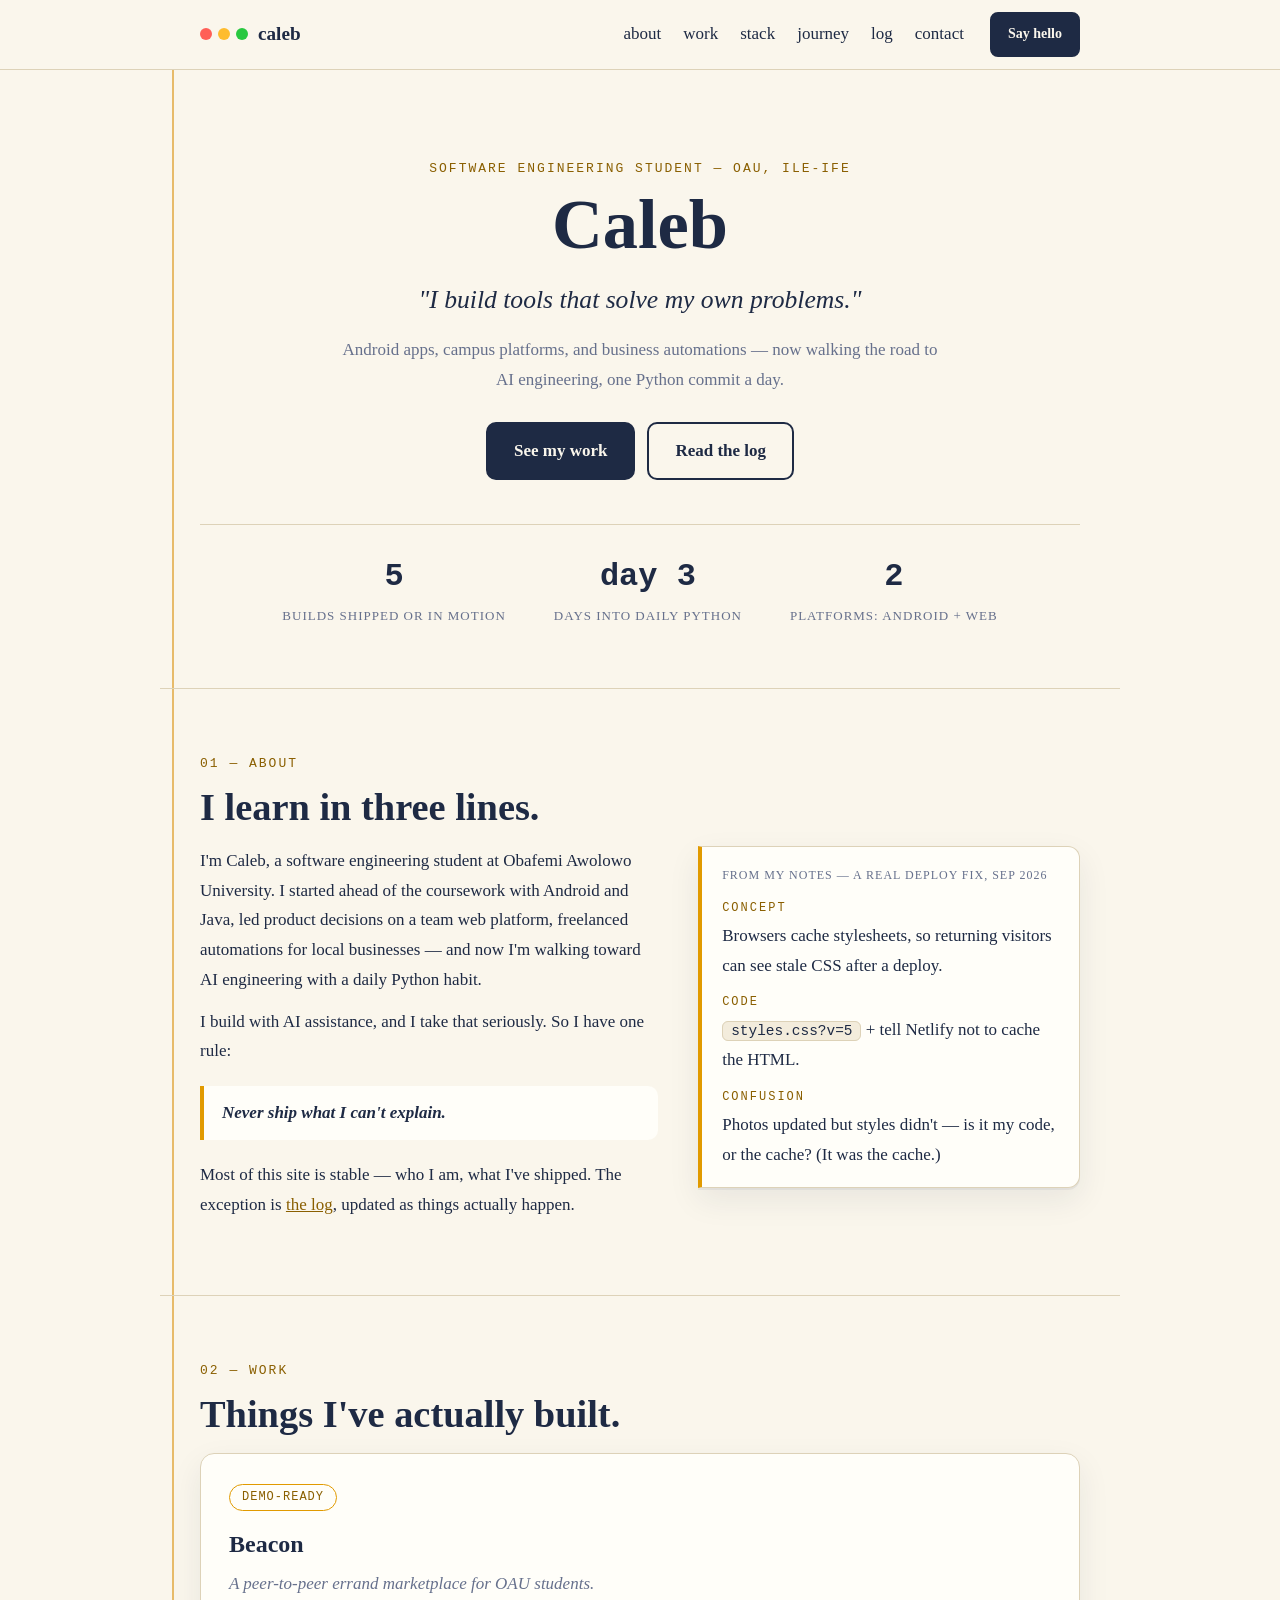
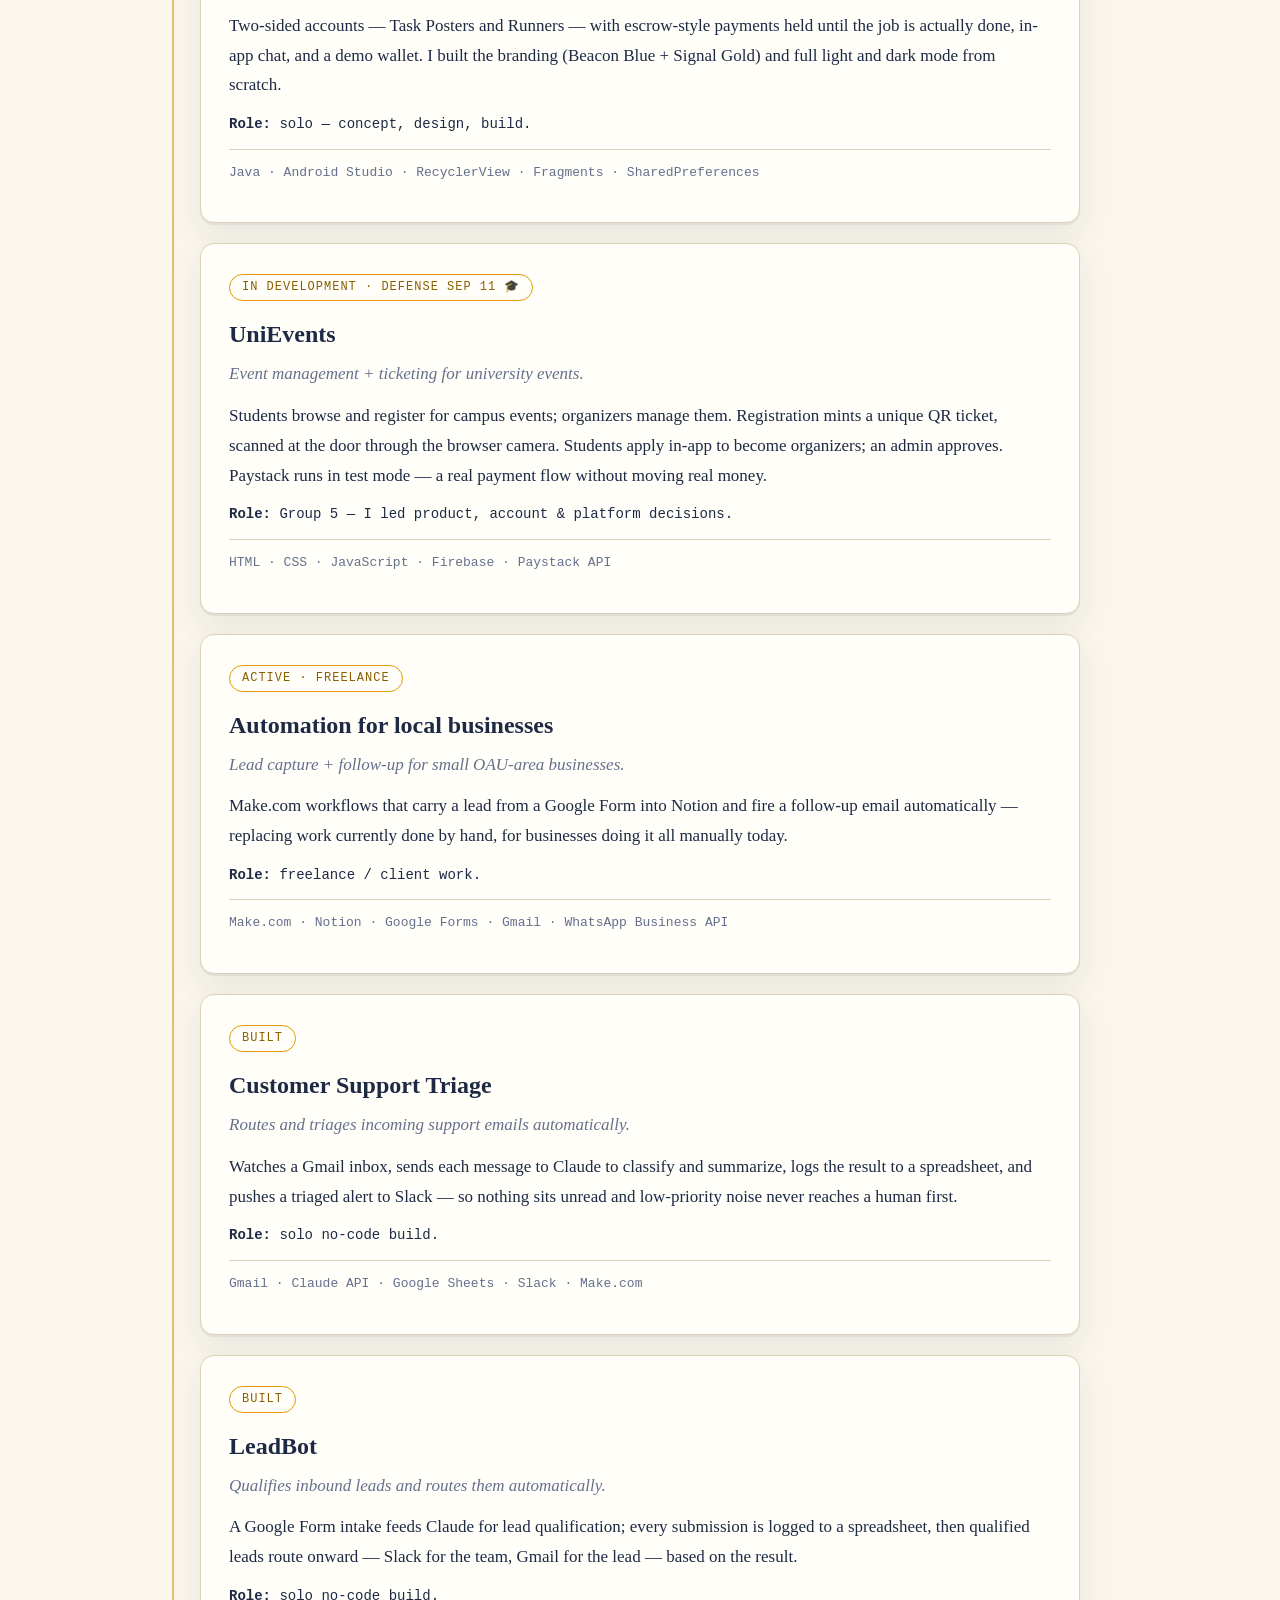
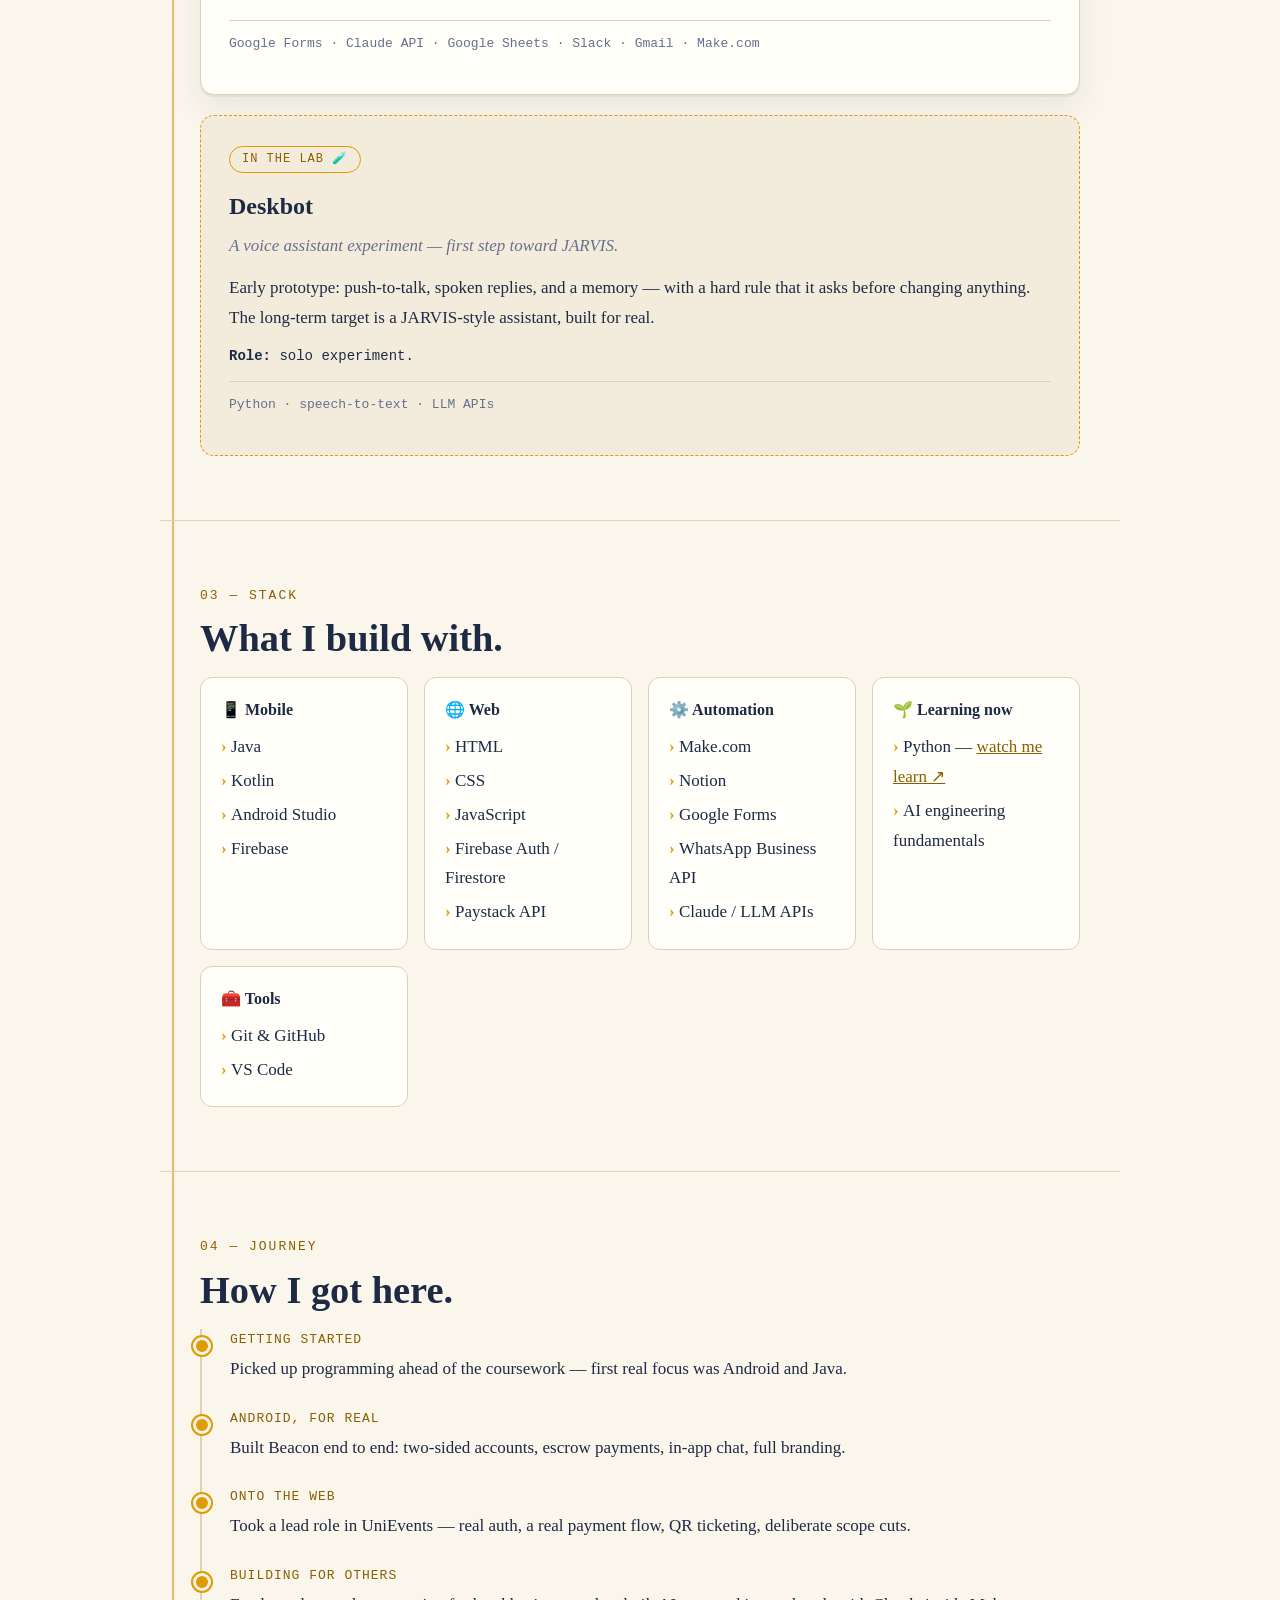
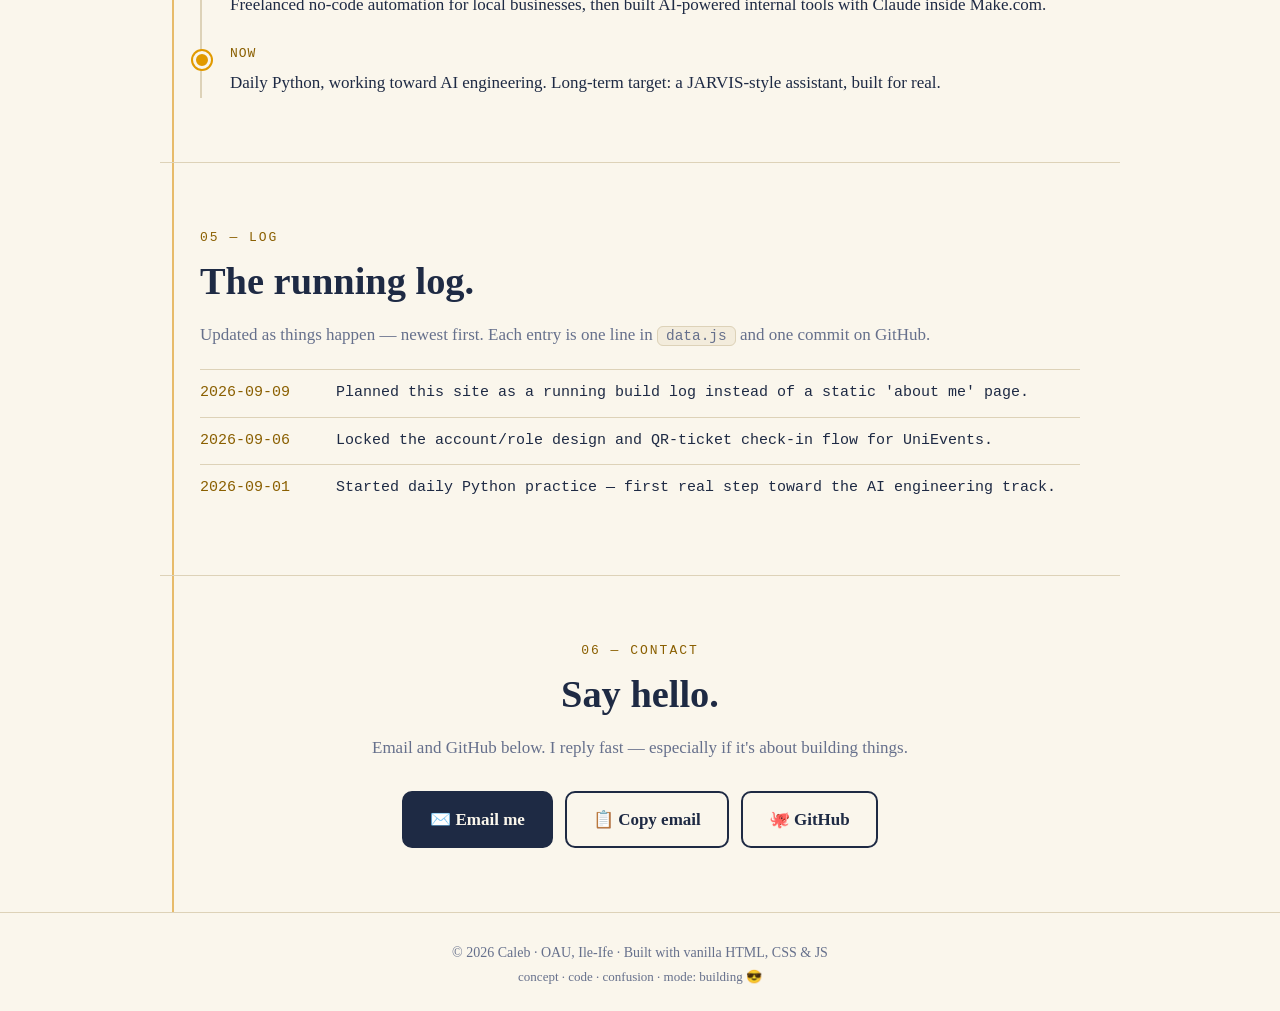
==== index.html @ 3530a2c6 "Portfolio: notebook-meets-changelog site from brief (HTML + data + CSS + JS + README) Co-authored-by" ====
<!DOCTYPE html>
<!-- ============================================================
  index.html — THE SKELETON (notebook-meets-changelog edition)
  ------------------------------------------------------------
  Built from YOUR brief (caleb-portfolio-brief.pdf), which is now
  the authority for this site. If this file and an old chat ever
  disagree, this file wins — it follows the brief.

  Map of this page (8 parts):
    1. navbar ......... logo, links, say-hello button
    2. hero ............ name, tagline, 3 honest stats
    3. about ........... intro + concept/code/confusion specimen
    4. work ............ 5 case-study blocks + 1 lab experiment
    5. stack ........... skills in 5 groups (not a tag cloud)
    6. journey ......... 5 phases, Android to AI engineering
    7. log ............. RENDERED FROM data.js (see below!)
    8. contact + footer  email, GitHub, credits

  THE LOG MECHANIC (the heart of your brief):
  The #log section below is EMPTY on purpose. Your entries live
  in data.js (one plain file), and script.js prints them here,
  newest first. To update the site you edit data.js, commit, push.
  One file, one habit, visible GitHub history. That's the concept.
============================================================= -->
<html lang="en">
<head>
  <meta charset="UTF-8" />
  <meta name="viewport" content="width=device-width, initial-scale=1.0" />
  <meta name="description" content="Caleb — software engineering student at OAU, Ile-Ife. Android apps, campus platforms, business automations. Now walking the road to AI engineering." />
  <title>Caleb — Builder's Log</title>

  <link rel="stylesheet" href="styles.css" />
  <!-- Load order matters: BOTH scripts use "defer", and deferred
       scripts run IN ORDER after the HTML is read. So data.js
       (your log entries) always loads BEFORE script.js (the code
       that prints them). Data first, code second. -->
  <script src="data.js" defer></script>
  <script src="script.js" defer></script>
</head>

<body>
  <a class="skip-link" href="#content">Skip to content</a>

  <!-- ==================== 1. NAVBAR ==================== -->
  <header class="site-header">
    <nav class="nav" aria-label="Main navigation">
      <a class="logo" href="#top" aria-label="Back to top">
        <span class="lights" aria-hidden="true">
          <span class="light red"></span>
          <span class="light yellow"></span>
          <span class="light green"></span>
        </span>
        caleb
      </a>

      <button id="menu-btn" type="button" aria-label="Open menu" aria-expanded="false" aria-controls="nav-links">☰</button>

      <ul id="nav-links" class="nav-links">
        <li><a href="#about">about</a></li>
        <li><a href="#work">work</a></li>
        <li><a href="#stack">stack</a></li>
        <li><a href="#journey">journey</a></li>
        <li><a href="#log">log</a></li>
        <li><a href="#contact">contact</a></li>
      </ul>

      <a class="btn btn-small" href="#contact">Say hello</a>
    </nav>
  </header>

  <main id="content">

    <!-- ==================== 2. HERO ====================
         Name + one-line tagline + 3 HONEST stats (brief's rule:
         no inflated numbers — every stat here is verifiable). -->
    <section id="top" class="hero">
      <p class="mono-label">software engineering student — OAU, ile-ife</p>
      <h1>Caleb</h1>
      <p class="tagline">"I build tools that solve my own problems."</p>
      <p class="hero-sub">Android apps, campus platforms, and business automations — now walking the road to AI engineering, one Python commit a day.</p>

      <div class="hero-cta">
        <a class="btn" href="#work">See my work</a>
        <a class="btn btn-ghost" href="#log">Read the log</a>
      </div>

      <dl class="stats">
        <div class="stat">
          <dt>builds shipped or in motion</dt>
          <dd>5</dd>
        </div>
        <div class="stat">
          <dt>days into daily python</dt>
          <!-- Verified: python-ai-journey shows lesson1 + day 2 + day 3.
               Bump this as the streak grows — and keep committing! -->
          <dd>day 3</dd>
        </div>
        <div class="stat">
          <dt>platforms: android + web</dt>
          <dd>2</dd>
        </div>
      </dl>
    </section>

    <!-- ==================== 3. ABOUT ====================
         Short intro + your note format as a literal design element.
         The specimen card below is a REAL entry, reconstructed from
         your UniEvents "bust the CSS cache" deploy fix (Sep 2026) —
         not invented. Real notes beat lorem ipsum. -->
    <section id="about" class="section reveal">
      <p class="mono-label">01 — about</p>
      <h2>I learn in three lines.</h2>

      <div class="about-grid">
        <div class="about-text">
          <p>I'm Caleb, a software engineering student at Obafemi Awolowo University. I started ahead of the coursework with Android and Java, led product decisions on a team web platform, freelanced automations for local businesses — and now I'm walking toward AI engineering with a daily Python habit.</p>
          <p>I build with AI assistance, and I take that seriously. So I have one rule:</p>
          <blockquote class="rule">Never ship what I can't explain.</blockquote>
          <p>Most of this site is stable — who I am, what I've shipped. The exception is <a href="#log">the log</a>, updated as things actually happen.</p>
        </div>

        <figure class="specimen">
          <figcaption>from my notes — a real deploy fix, sep 2026</figcaption>
          <dl>
            <div>
              <dt>concept</dt>
              <dd>Browsers cache stylesheets, so returning visitors can see stale CSS after a deploy.</dd>
            </div>
            <div>
              <dt>code</dt>
              <dd><code>styles.css?v=5</code> + tell Netlify not to cache the HTML.</dd>
            </div>
            <div>
              <dt>confusion</dt>
              <dd>Photos updated but styles didn't — is it my code, or the cache? (It was the cache.)</dd>
            </div>
          </dl>
        </figure>
      </div>
    </section>

    <!-- ==================== 4. WORK ====================
         Every shipped project as a case-study block: what it is,
         role, tech, status. Brief's list, brief's order.
         NOTE: no code links anywhere — per your standing rule. The
         only repo linked on this whole site is python-ai-journey,
         under "Learning now" in #stack. -->
    <section id="work" class="section reveal">
      <p class="mono-label">02 — work</p>
      <h2>Things I've actually built.</h2>

      <div class="work-list">
        <article class="work-block">
          <p class="badge">demo-ready</p>
          <h3>Beacon</h3>
          <p class="work-sub">A peer-to-peer errand marketplace for OAU students.</p>
          <p>Two-sided accounts — Task Posters and Runners — with escrow-style payments held until the job is actually done, in-app chat, and a demo wallet. I built the branding (Beacon Blue + Signal Gold) and full light and dark mode from scratch.</p>
          <p class="role-line"><strong>Role:</strong> solo — concept, design, build.</p>
          <p class="tech">Java · Android Studio · RecyclerView · Fragments · SharedPreferences</p>
        </article>

        <article class="work-block">
          <!-- TODO(Caleb): after your defense (Sep 11!), update this
               badge — e.g. "defended 🎓" — and add a log entry. -->
          <p class="badge">in development · defense sep 11 🎓</p>
          <h3>UniEvents</h3>
          <p class="work-sub">Event management + ticketing for university events.</p>
          <p>Students browse and register for campus events; organizers manage them. Registration mints a unique QR ticket, scanned at the door through the browser camera. Students apply in-app to become organizers; an admin approves. Paystack runs in test mode — a real payment flow without moving real money.</p>
          <p class="role-line"><strong>Role:</strong> Group 5 — I led product, account &amp; platform decisions.</p>
          <p class="tech">HTML · CSS · JavaScript · Firebase · Paystack API</p>
        </article>

        <article class="work-block">
          <p class="badge">active · freelance</p>
          <h3>Automation for local businesses</h3>
          <p class="work-sub">Lead capture + follow-up for small OAU-area businesses.</p>
          <p>Make.com workflows that carry a lead from a Google Form into Notion and fire a follow-up email automatically — replacing work currently done by hand, for businesses doing it all manually today.</p>
          <p class="role-line"><strong>Role:</strong> freelance / client work.</p>
          <p class="tech">Make.com · Notion · Google Forms · Gmail · WhatsApp Business API</p>
        </article>

        <article class="work-block">
          <p class="badge">built</p>
          <h3>Customer Support Triage</h3>
          <p class="work-sub">Routes and triages incoming support emails automatically.</p>
          <p>Watches a Gmail inbox, sends each message to Claude to classify and summarize, logs the result to a spreadsheet, and pushes a triaged alert to Slack — so nothing sits unread and low-priority noise never reaches a human first.</p>
          <p class="role-line"><strong>Role:</strong> solo no-code build.</p>
          <p class="tech">Gmail · Claude API · Google Sheets · Slack · Make.com</p>
        </article>

        <article class="work-block">
          <p class="badge">built</p>
          <h3>LeadBot</h3>
          <p class="work-sub">Qualifies inbound leads and routes them automatically.</p>
          <p>A Google Form intake feeds Claude for lead qualification; every submission is logged to a spreadsheet, then qualified leads route onward — Slack for the team, Gmail for the lead — based on the result.</p>
          <p class="role-line"><strong>Role:</strong> solo no-code build.</p>
          <p class="tech">Google Forms · Claude API · Google Sheets · Slack · Gmail · Make.com</p>
        </article>

        <!-- NOT in the brief — my judgment call (see chat): Deskbot as
             a small "lab" item pointing at the JARVIS target, with the
             spec trimmed to safe claims until you confirm details.
             Delete this whole block if you disagree — 30 seconds. -->
        <article class="work-block lab">
          <p class="badge">in the lab 🧪</p>
          <h3>Deskbot</h3>
          <p class="work-sub">A voice assistant experiment — first step toward JARVIS.</p>
          <p>Early prototype: push-to-talk, spoken replies, and a memory — with a hard rule that it asks before changing anything. The long-term target is a JARVIS-style assistant, built for real.</p>
          <!-- TODO(Caleb): confirm what's actually built (brain module?
               audit logging? chat UI?) and I'll flesh this out — or say
               the word and I'll delete the block. -->
          <p class="role-line"><strong>Role:</strong> solo experiment.</p>
          <p class="tech">Python · speech-to-text · LLM APIs</p>
        </article>
      </div>
    </section>

    <!-- ==================== 5. STACK ====================
         Grouped by category, per the brief — never a flat tag cloud.
         The Python line links your public learning repo as proof. -->
    <section id="stack" class="section reveal">
      <p class="mono-label">03 — stack</p>
      <h2>What I build with.</h2>

      <div class="stack-grid">
        <article class="stack-group">
          <h3>📱 Mobile</h3>
          <ul><li>Java</li><li>Kotlin</li><li>Android Studio</li><li>Firebase</li></ul>
        </article>
        <article class="stack-group">
          <h3>🌐 Web</h3>
          <ul><li>HTML</li><li>CSS</li><li>JavaScript</li><li>Firebase Auth / Firestore</li><li>Paystack API</li></ul>
        </article>
        <article class="stack-group">
          <h3>⚙️ Automation</h3>
          <ul><li>Make.com</li><li>Notion</li><li>Google Forms</li><li>WhatsApp Business API</li><li>Claude / LLM APIs</li></ul>
        </article>
        <article class="stack-group">
          <h3>🌱 Learning now</h3>
          <ul>
            <li>Python — <a href="https://github.com/CalebPiusC/python-ai-journey" target="_blank" rel="noopener">watch me learn ↗</a></li>
            <li>AI engineering fundamentals</li>
          </ul>
        </article>
        <article class="stack-group">
          <h3>🧰 Tools</h3>
          <ul><li>Git &amp; GitHub</li><li>VS Code</li></ul>
        </article>
      </div>
    </section>

    <!-- ==================== 6. JOURNEY ====================
         Phase by phase, brief's words, lightly trimmed. -->
    <section id="journey" class="section reveal">
      <p class="mono-label">04 — journey</p>
      <h2>How I got here.</h2>

      <ol class="timeline">
        <li><span>getting started</span> Picked up programming ahead of the coursework — first real focus was Android and Java.</li>
        <li><span>android, for real</span> Built Beacon end to end: two-sided accounts, escrow payments, in-app chat, full branding.</li>
        <li><span>onto the web</span> Took a lead role in UniEvents — real auth, a real payment flow, QR ticketing, deliberate scope cuts.</li>
        <li><span>building for others</span> Freelanced no-code automation for local businesses, then built AI-powered internal tools with Claude inside Make.com.</li>
        <li><span>now</span> Daily Python, working toward AI engineering. Long-term target: a JARVIS-style assistant, built for real.</li>
      </ol>
    </section>

    <!-- ==================== 7. LOG ====================
         EMPTY ON PURPOSE — script.js prints data.js entries here,
         newest first. The <noscript> line covers the rare visitor
         with JS disabled (and reminds YOU where entries live). -->
    <section id="log" class="section reveal">
      <p class="mono-label">05 — log</p>
      <h2>The running log.</h2>
      <p class="log-sub">Updated as things happen — newest first. Each entry is one line in <code>data.js</code> and one commit on GitHub.</p>
      <ol id="log-list" class="log-list"></ol>
      <noscript><p>Log entries need JavaScript to render — they live in data.js, one line each.</p></noscript>
    </section>

    <!-- ==================== 8. CONTACT ==================== -->
    <section id="contact" class="section reveal">
      <p class="mono-label">06 — contact</p>
      <h2>Say hello.</h2>
      <p class="contact-text">Email and GitHub below. I reply fast — especially if it's about building things.</p>
      <div class="contact-cta">
        <!-- TODO(Caleb): YOUR REAL EMAIL — the brief says "[add yours]"
             and only you can. Replace "you@example.com" below. -->
        <a class="btn" href="mailto:you@example.com">✉️ Email me</a>
        <button class="btn btn-ghost" id="copy-email" type="button">📋 Copy email</button>
        <a class="btn btn-ghost" href="https://github.com/CalebPiusC" target="_blank" rel="noopener">🐙 GitHub</a>
      </div>
    </section>
  </main>

  <!-- ==================== FOOTER ==================== -->
  <footer class="site-footer">
    <p>© <span id="year">2026</span> Caleb · OAU, Ile-Ife · Built with vanilla HTML, CSS &amp; JS</p>
    <p class="footer-sub">concept · code · confusion · mode: building 😎</p>
  </footer>
</body>
</html>
---- styles.css ----
/* ============================================================
   styles.css — THE SKIN (notebook-meets-changelog edition)
   ------------------------------------------------------------
   From YOUR brief: warm paper, ink navy, marigold accent. Serif
   for reading, monospace ONLY for dates/tags/log entries. One
   thin ruled margin line down the page, like ruled paper.

   No theme switcher in this version (the brief wants ONE
   deliberate look). But notice: the colors are STILL variables,
   so a "night ink" dark mode could come back later in ~15 lines.
   Good structure keeps doors open.

   Map:
     1. INK & PAPER ........ the palette (single theme)
     2. BASE ............... serif body, mono accents, buttons
     3. LAYOUT ............. sections, margin line, reveal
     4. NAVBAR ............. sticky top bar + mobile menu
     5. HERO ............... name, tagline, honest stats
     6. ABOUT .............. intro + notes specimen card
     7. WORK ............... stacked case-study blocks
     8. STACK .............. grouped skill cards
     9. JOURNEY ............ phase timeline
     10. LOG .............. git-log style entries (JS fills these)
     11. CONTACT + FOOTER
     12. MOBILE
   ============================================================ */

/* ==================== 1. INK & PAPER ==================== */

:root {
  --bg: #faf6ec;          /* warm paper */
  --panel: #fffef9;       /* cards: a touch lighter, like paper slips */
  --panel-soft: #f3ecdc;  /* wells, code chips, hover fills */
  --border: #ddd2b8;      /* hairlines between sections */
  --text: #1e2a44;        /* ink navy — all reading text */
  --dim: #66708c;         /* soft ink — secondary text */
  --accent: #e19a00;      /* marigold — fills, dots, highlights */
  --accent-ink: #1e2a44;  /* text drawn on marigold */
  --link: #8a5f00;        /* dark goldenrod — links readable on paper */
  --margin-line: #d98a00; /* the ruled red... er, marigold margin line */
  --shadow: 0 2px 0 rgba(30, 42, 68, 0.06), 0 12px 32px rgba(30, 42, 68, 0.08);
}

/* ==================== 2. BASE ==================== */

* { box-sizing: border-box; }

html {
  scroll-behavior: smooth;
  scroll-padding-top: 76px;
}

body {
  margin: 0;
  background: var(--bg);
  color: var(--text);
  /* Serif for READING (brief's rule). System serifs only — no web
     fonts to download, so the page loads instantly and works
     offline. Georgia does the heavy lifting. */
  font-family: Georgia, "Iowan Old Style", "Times New Roman", serif;
  font-size: 17px;
  line-height: 1.75;
}

/* Monospace ONLY for dates, tags, and log entries (brief's rule).
   Everything else stays serif. This restraint is what makes the
   mono bits feel like git-log peeking through paper. */
.mono-label, .badge, .tech, .role-line, .log-list, .timeline li > span,
.specimen dt, code, .stat dd {
  font-family: ui-monospace, "Cascadia Code", "JetBrains Mono", Menlo, Consolas, monospace;
}

::selection { background: var(--accent); color: var(--accent-ink); }
:focus-visible { outline: 2px solid var(--accent); outline-offset: 3px; }
button { font: inherit; color: inherit; background: none; border: none; cursor: pointer; }
a { color: var(--link); }

.skip-link {
  position: absolute;
  left: -999px;
  top: 0;
  background: var(--text);
  color: var(--bg);
  padding: 8px 16px;
  z-index: 100;
}
.skip-link:focus { left: 8px; top: 8px; }

/* Buttons: ink fills, paper text. Hover flips to marigold — the
   site's one moment of flash. Ghost = ink outline. */
.btn {
  display: inline-block;
  background: var(--text);
  color: var(--bg);
  text-decoration: none;
  font-family: Georgia, serif;
  font-weight: 700;
  padding: 12px 26px;
  border-radius: 10px;
  border: 2px solid var(--text);
}
.btn:hover { background: var(--accent); border-color: var(--accent); color: var(--accent-ink); }
.btn-ghost { background: transparent; color: var(--text); }
.btn-ghost:hover { background: var(--panel-soft); border-color: var(--text); color: var(--text); }
.btn-small { padding: 8px 16px; font-size: 14px; border-radius: 8px; }

/* ==================== 3. LAYOUT ==================== */

.section {
  max-width: 960px;
  margin: 0 auto;
  padding: 64px 40px;
  /* Faint hairline above each section = changelog rhythm. */
  border-top: 1px solid var(--border);
  position: relative; /* anchor for the margin-line segment */
}

/* THE RULED MARGIN LINE: each section draws a 2px marigold
   segment down its own left edge. Sections stack with no gaps,
   so the segments join into ONE continuous line down the page.
   (A single fixed line would drift out of alignment with the
   centered column on different screen sizes — this trick can't.) */
.section::before, .hero::before {
  content: "";
  position: absolute;
  top: 0;
  bottom: 0;
  left: 12px;
  width: 2px;
  background: var(--margin-line);
  opacity: 0.55;
  pointer-events: none;
}

.section h2 {
  font-size: clamp(1.7rem, 4vw, 2.4rem);
  margin: 0 0 16px;
  line-height: 1.2;
}

/* Small mono eyebrow labels: "01 — about". */
.mono-label {
  margin: 0 0 8px;
  font-size: 13px;
  letter-spacing: 2px;
  text-transform: uppercase;
  color: var(--link);
}

/* Scroll-reveal, same progressive-enhancement pattern as ever:
   only hides content when JS is running (body.js). */
body.js .reveal {
  opacity: 0;
  transform: translateY(24px);
  transition: opacity 0.6s ease, transform 0.6s ease;
}
body.js .reveal.visible {
  opacity: 1;
  transform: none;
}

/* ==================== 4. NAVBAR ==================== */

.site-header {
  position: sticky;
  top: 0;
  z-index: 30;
  background: var(--bg);
  border-bottom: 1px solid var(--border);
}

.nav {
  max-width: 960px;
  margin: 0 auto;
  padding: 12px 40px;
  display: flex;
  align-items: center;
  gap: 16px;
}

.logo {
  display: flex;
  align-items: center;
  gap: 10px;
  text-decoration: none;
  font-weight: 700;
  font-size: 1.2rem;
  color: var(--text);
  margin-right: auto;
}

.lights { display: flex; gap: 6px; }
.light { width: 12px; height: 12px; border-radius: 50%; }
.light.red { background: #ff5f57; }
.light.yellow { background: #febc2e; }
.light.green { background: #28c840; }

#menu-btn { display: none; font-size: 22px; padding: 2px 8px; }

.nav-links {
  list-style: none;
  margin: 0;
  padding: 0;
  display: flex;
  gap: 2px;
}
.nav-links a {
  color: var(--text);
  text-decoration: none;
  padding: 6px 10px;
  border-radius: 8px;
}
.nav-links a:hover { background: var(--panel-soft); }

/* ==================== 5. HERO ==================== */

.hero {
  max-width: 960px;
  margin: 0 auto;
  padding: 88px 40px 60px;
  text-align: center;
  position: relative; /* anchor for its margin-line segment */
}

.hero h1 {
  font-size: clamp(2.8rem, 7vw, 4.4rem);
  margin: 0;
  line-height: 1.05;
}

/* The tagline in italic serif = the notebook's voice. */
.tagline {
  font-size: clamp(1.25rem, 3vw, 1.6rem);
  font-style: italic;
  margin: 16px 0 0;
}
.hero-sub { color: var(--dim); max-width: 600px; margin: 12px auto 0; }

.hero-cta {
  display: flex;
  gap: 12px;
  justify-content: center;
  flex-wrap: wrap;
  margin-top: 28px;
}

/* Honest stats: mono numbers (ledger feel), serif labels. */
.stats {
  display: flex;
  justify-content: center;
  gap: 48px;
  flex-wrap: wrap;
  margin: 44px 0 0;
  padding: 24px 0 0;
  border-top: 1px solid var(--border);
}
.stat { display: flex; flex-direction: column; }
.stat dd {
  order: -1; /* number above its label (DOM stays label-first
                for screen readers) */
  margin: 0;
  font-size: 2rem;
  font-weight: 700;
  color: var(--text);
}
.stat dt { font-size: 13px; text-transform: uppercase; letter-spacing: 1px; color: var(--dim); }

/* ==================== 6. ABOUT ==================== */

.about-grid {
  display: grid;
  grid-template-columns: 1.2fr 1fr;
  gap: 40px;
  align-items: start;
}
.about-text p { margin: 0 0 12px; }

.rule {
  margin: 20px 0;
  padding: 12px 18px;
  border-left: 4px solid var(--accent);
  background: var(--panel);
  border-radius: 0 10px 10px 0;
  font-weight: 700;
  font-style: italic;
}

/* The specimen card: your note format as a design element.
   White slip, marigold spine, three rows. */
.specimen {
  margin: 0;
  background: var(--panel);
  border: 1px solid var(--border);
  border-left: 4px solid var(--accent);
  border-radius: 0 12px 12px 0;
  padding: 18px 20px;
  box-shadow: var(--shadow);
}
.specimen figcaption {
  font-size: 12px;
  text-transform: uppercase;
  letter-spacing: 1px;
  color: var(--dim);
  margin-bottom: 12px;
}
.specimen dl { margin: 0; }
.specimen dl > div { margin-bottom: 12px; }
.specimen dl > div:last-child { margin-bottom: 0; }
.specimen dt {
  font-size: 12px;
  text-transform: uppercase;
  letter-spacing: 2px;
  color: var(--link);
}
.specimen dd { margin: 2px 0 0; }
.specimen code, .log-sub code {
  background: var(--panel-soft);
  border: 1px solid var(--border);
  border-radius: 6px;
  padding: 1px 8px;
  font-size: 0.85em;
}

/* ==================== 7. WORK ==================== */

/* Stacked single column — case studies read top to bottom,
   like chapters. (Grids are for equals; these have an order.) */
.work-list {
  display: flex;
  flex-direction: column;
  gap: 20px;
}

.work-block {
  background: var(--panel);
  border: 1px solid var(--border);
  border-radius: 14px;
  padding: 26px 28px;
  box-shadow: var(--shadow);
}
/* The lab experiment: dashed marigold border, soft tint —
   visually "not like the others" on purpose. */
.work-block.lab {
  border-style: dashed;
  border-color: var(--accent);
  background: var(--panel-soft);
  box-shadow: none;
}

.badge {
  display: inline-block;
  margin: 0 0 8px;
  font-size: 12px;
  text-transform: uppercase;
  letter-spacing: 1px;
  color: var(--link);
  border: 1px solid var(--accent);
  border-radius: 999px;
  padding: 2px 12px;
}
.work-block h3 { margin: 0 0 4px; font-size: 1.5rem; }
.work-sub { margin: 0 0 12px; color: var(--dim); font-style: italic; }
.work-block > p { margin: 0 0 12px; }
.role-line { font-size: 14px; }
.tech {
  margin: 12px 0 0;
  padding-top: 12px;
  border-top: 1px solid var(--border);
  font-size: 13px;
  color: var(--dim);
}

/* ==================== 8. STACK ==================== */

.stack-grid {
  display: grid;
  grid-template-columns: repeat(auto-fit, minmax(180px, 1fr));
  gap: 16px;
}

.stack-group {
  background: var(--panel);
  border: 1px solid var(--border);
  border-radius: 12px;
  padding: 18px 20px;
}
.stack-group h3 { margin: 0 0 8px; font-size: 1rem; }
.stack-group ul { list-style: none; margin: 0; padding: 0; }
.stack-group li { margin: 0 0 4px; }
/* Changelog-style markers before each skill. */
.stack-group li::before {
  content: "› ";
  color: var(--accent);
  font-weight: 700;
}

/* ==================== 9. JOURNEY ==================== */

.timeline {
  list-style: none;
  margin: 0;
  padding: 0;
  border-left: 2px solid var(--border);
}
.timeline li {
  position: relative;
  padding: 0 0 24px 28px;
}
.timeline li:last-child { padding-bottom: 0; }
/* Marigold dots pinned on the line. */
.timeline li::before {
  content: "";
  position: absolute;
  left: -9px;
  top: 8px;
  width: 12px;
  height: 12px;
  border-radius: 50%;
  background: var(--accent);
  border: 3px solid var(--bg);
  box-shadow: 0 0 0 2px var(--accent);
}
.timeline li > span {
  display: block;
  color: var(--link);
  font-size: 13px;
  text-transform: uppercase;
  letter-spacing: 1px;
  margin-bottom: 2px;
}

/* ==================== 10. LOG ==================== */

.log-sub { color: var(--dim); margin: 0 0 20px; }

/* Git-log styling: mono, date column + text column, hairlines.
   NOTE for script.js (next piece): each entry must render as
     <li><time class="log-date">YYYY-MM-DD</time><span>text</span></li>
   These styles expect exactly that shape. */
.log-list {
  list-style: none;
  margin: 0;
  padding: 0;
  font-size: 15px;
}
.log-list li {
  display: grid;
  grid-template-columns: 120px 1fr;
  gap: 16px;
  padding: 10px 0;
  border-top: 1px solid var(--border);
}
.log-date {
  color: var(--link);
  white-space: nowrap;
}

/* ==================== 11. CONTACT + FOOTER ==================== */

#contact { text-align: center; }
.contact-text { max-width: 560px; margin: 0 auto 28px; color: var(--dim); }
.contact-cta {
  display: flex;
  gap: 12px;
  justify-content: center;
  flex-wrap: wrap;
}

.site-footer {
  border-top: 1px solid var(--border);
  text-align: center;
  padding: 28px 24px;
  font-size: 14px;
  color: var(--dim);
}
.site-footer p { margin: 0; }
.footer-sub { margin-top: 4px; font-size: 13px; }

/* ==================== 12. MOBILE ==================== */

@media (max-width: 768px) {
  body { font-size: 16px; }
  .section { padding: 48px 24px 48px 28px; }
  .hero { padding: 60px 24px 48px 28px; }
  /* Margin line hugs the left edge on phones. */
  .section::before, .hero::before { left: 8px; }

  #menu-btn { display: inline-block; }
  .nav { flex-wrap: wrap; padding: 12px 20px; }
  .nav-links {
    display: none;
    flex-basis: 100%;
    flex-direction: column;
    background: var(--panel);
    border: 1px solid var(--border);
    border-radius: 12px;
    padding: 8px;
  }
  .nav-links.open { display: flex; }
  .nav-links a { display: block; padding: 10px 12px; }
  .site-header .btn-small { display: none; }

  .about-grid { grid-template-columns: 1fr; }
  .stats { gap: 24px; }
  /* Log dates stack above their text on narrow screens. */
  .log-list li { grid-template-columns: 1fr; gap: 2px; }
}

@media (prefers-reduced-motion: reduce) {
  html { scroll-behavior: auto; }
  body.js .reveal { transition: none; }
}
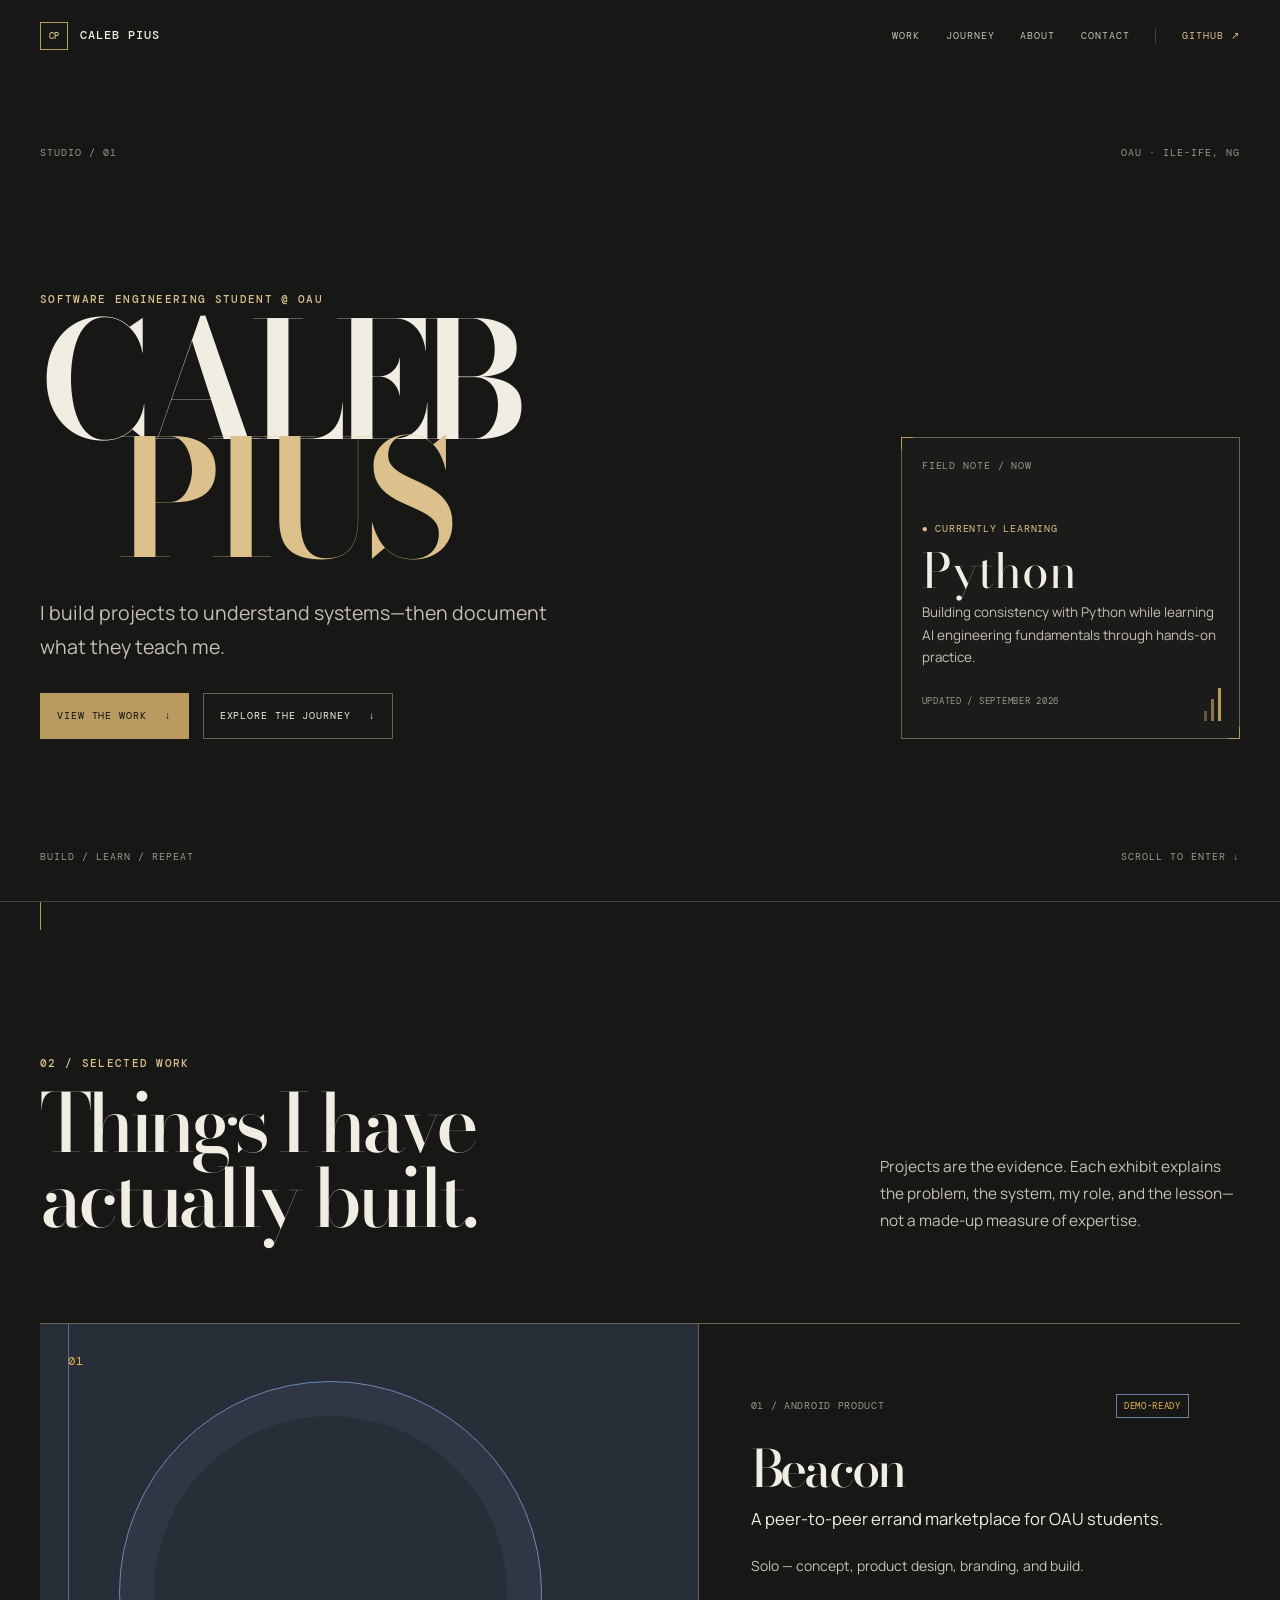
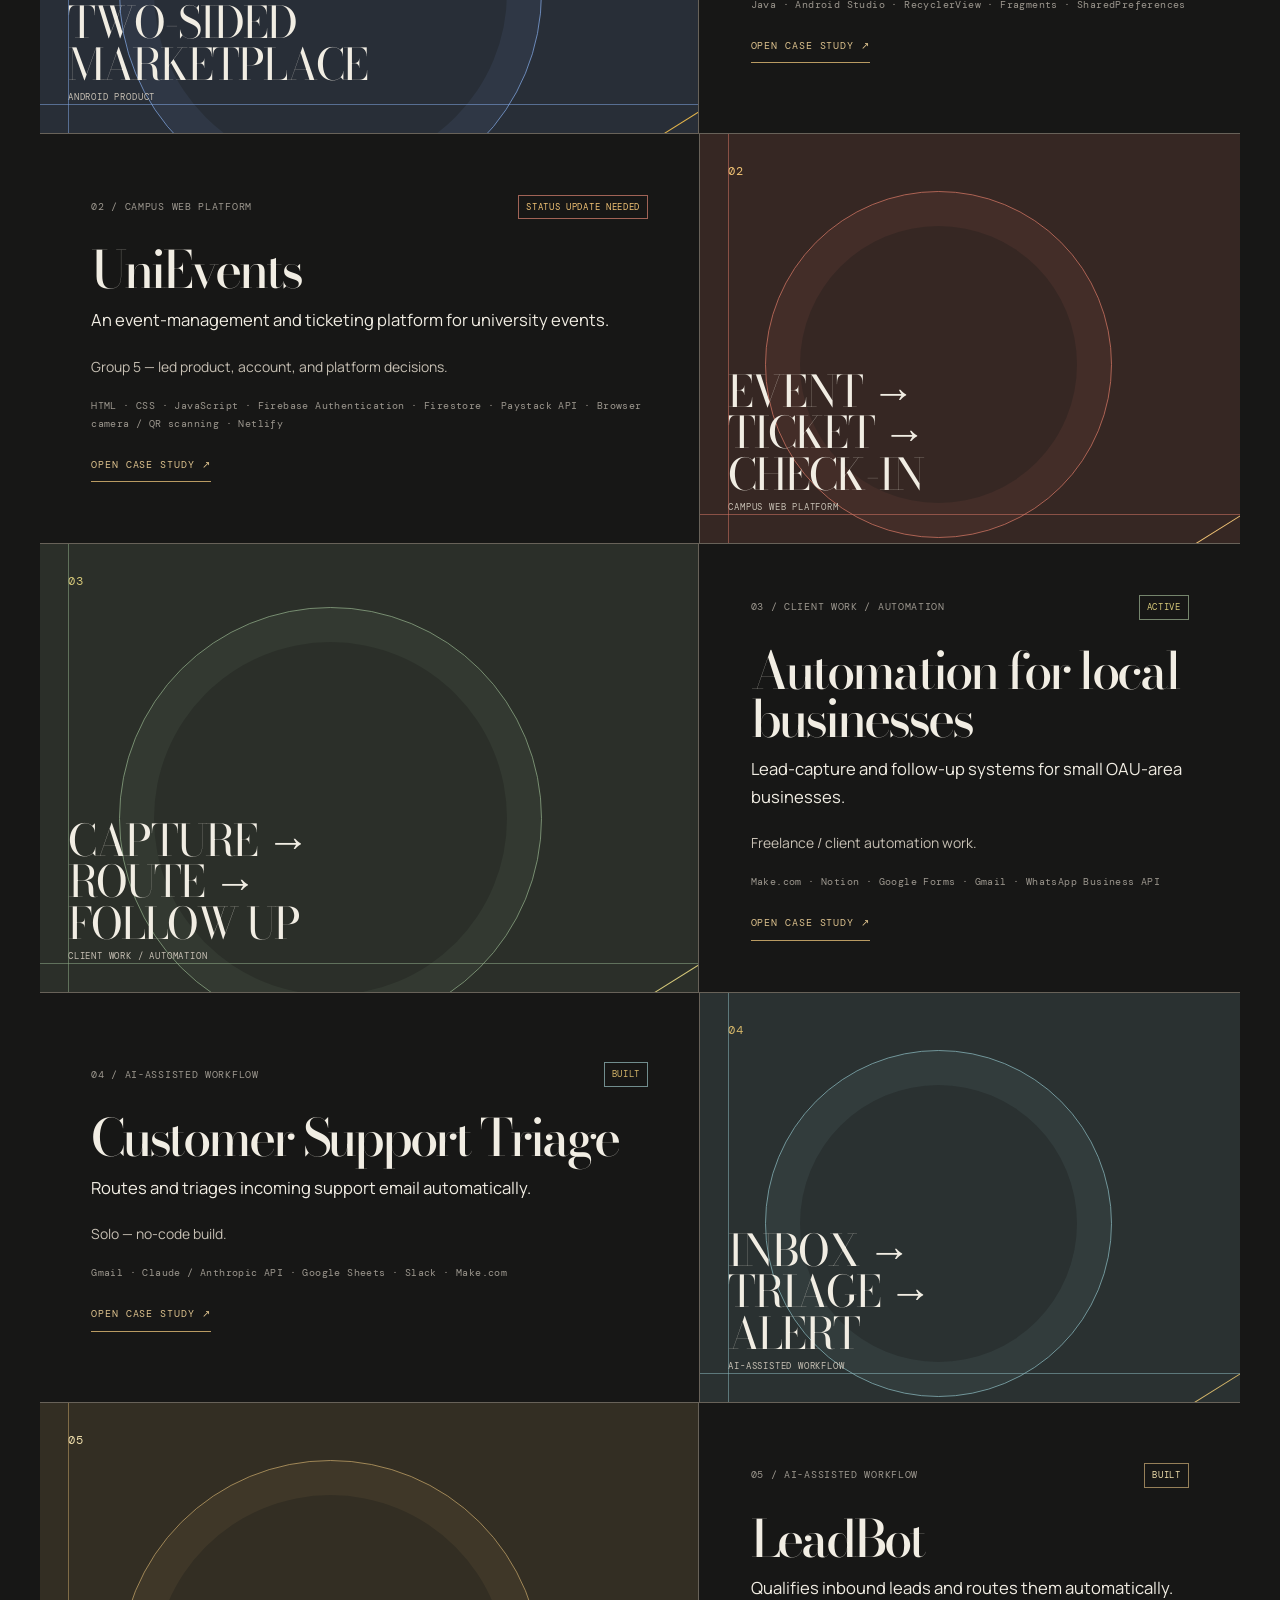
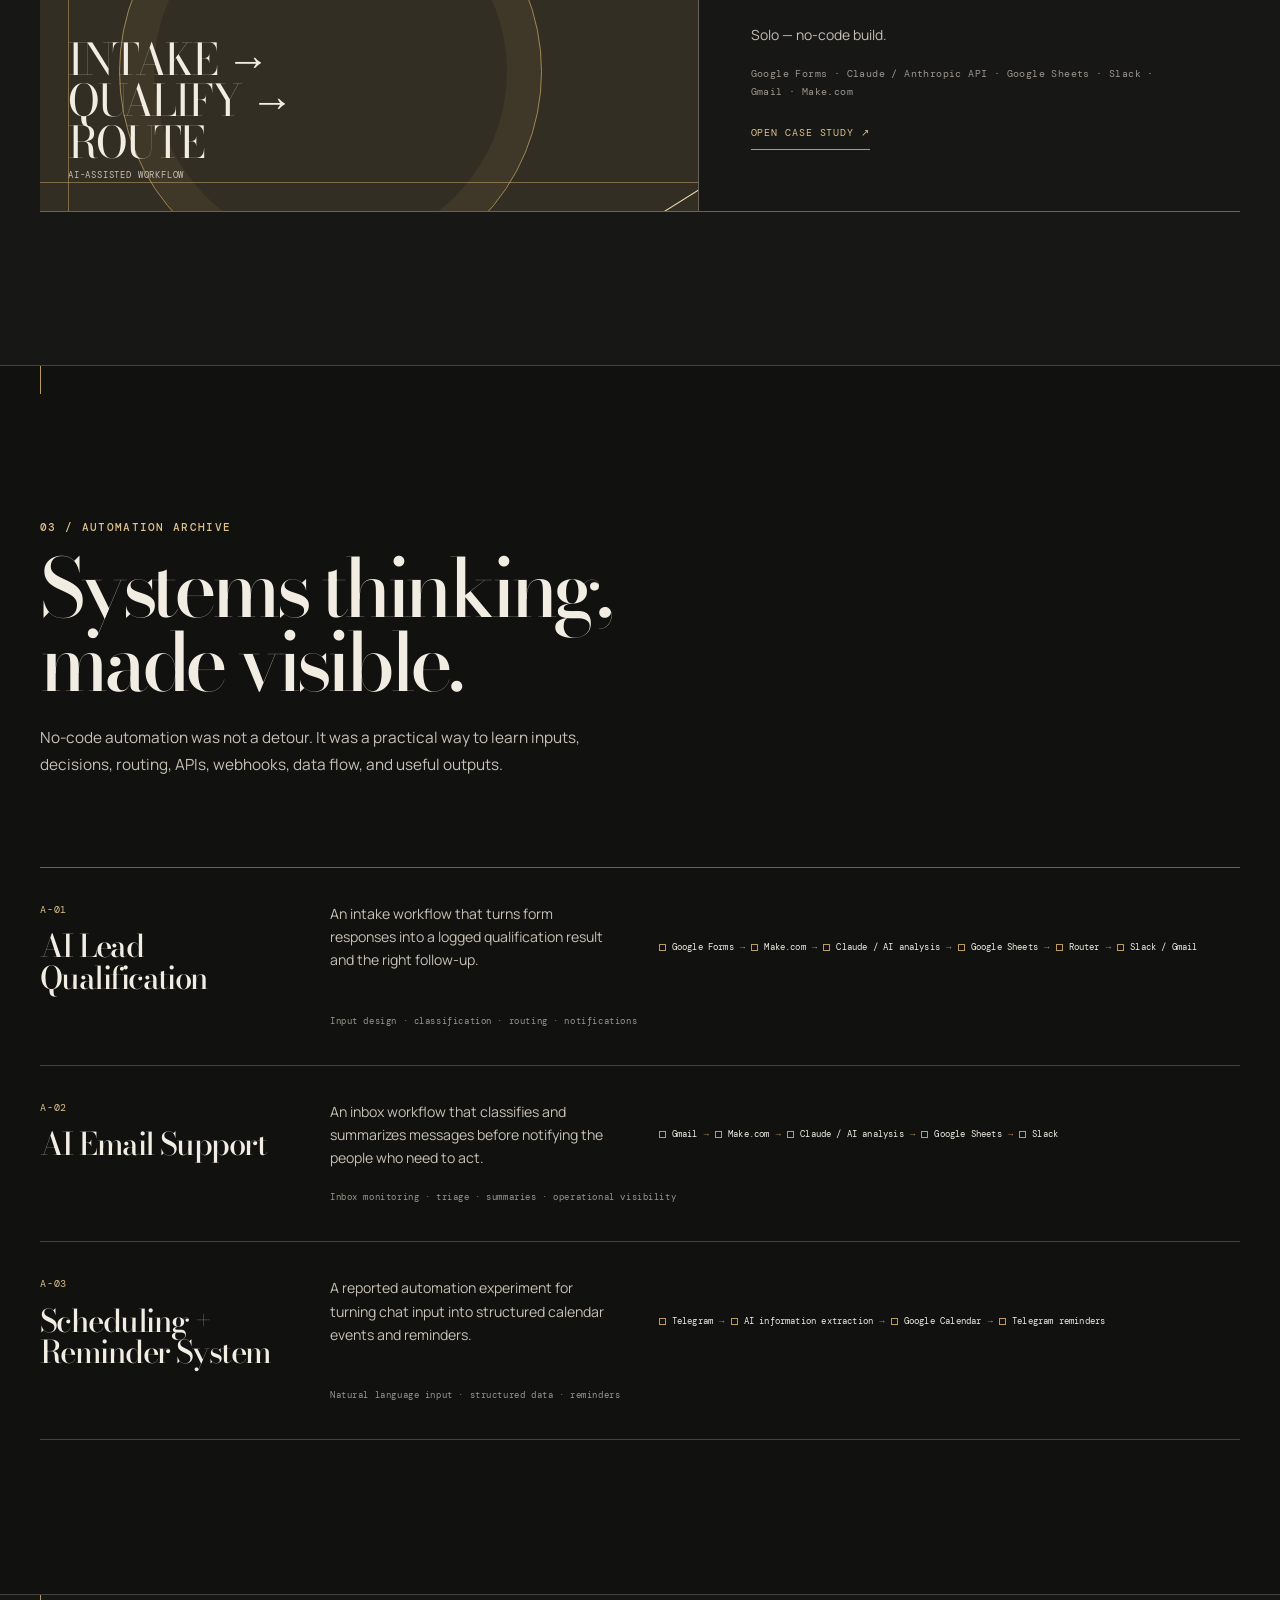
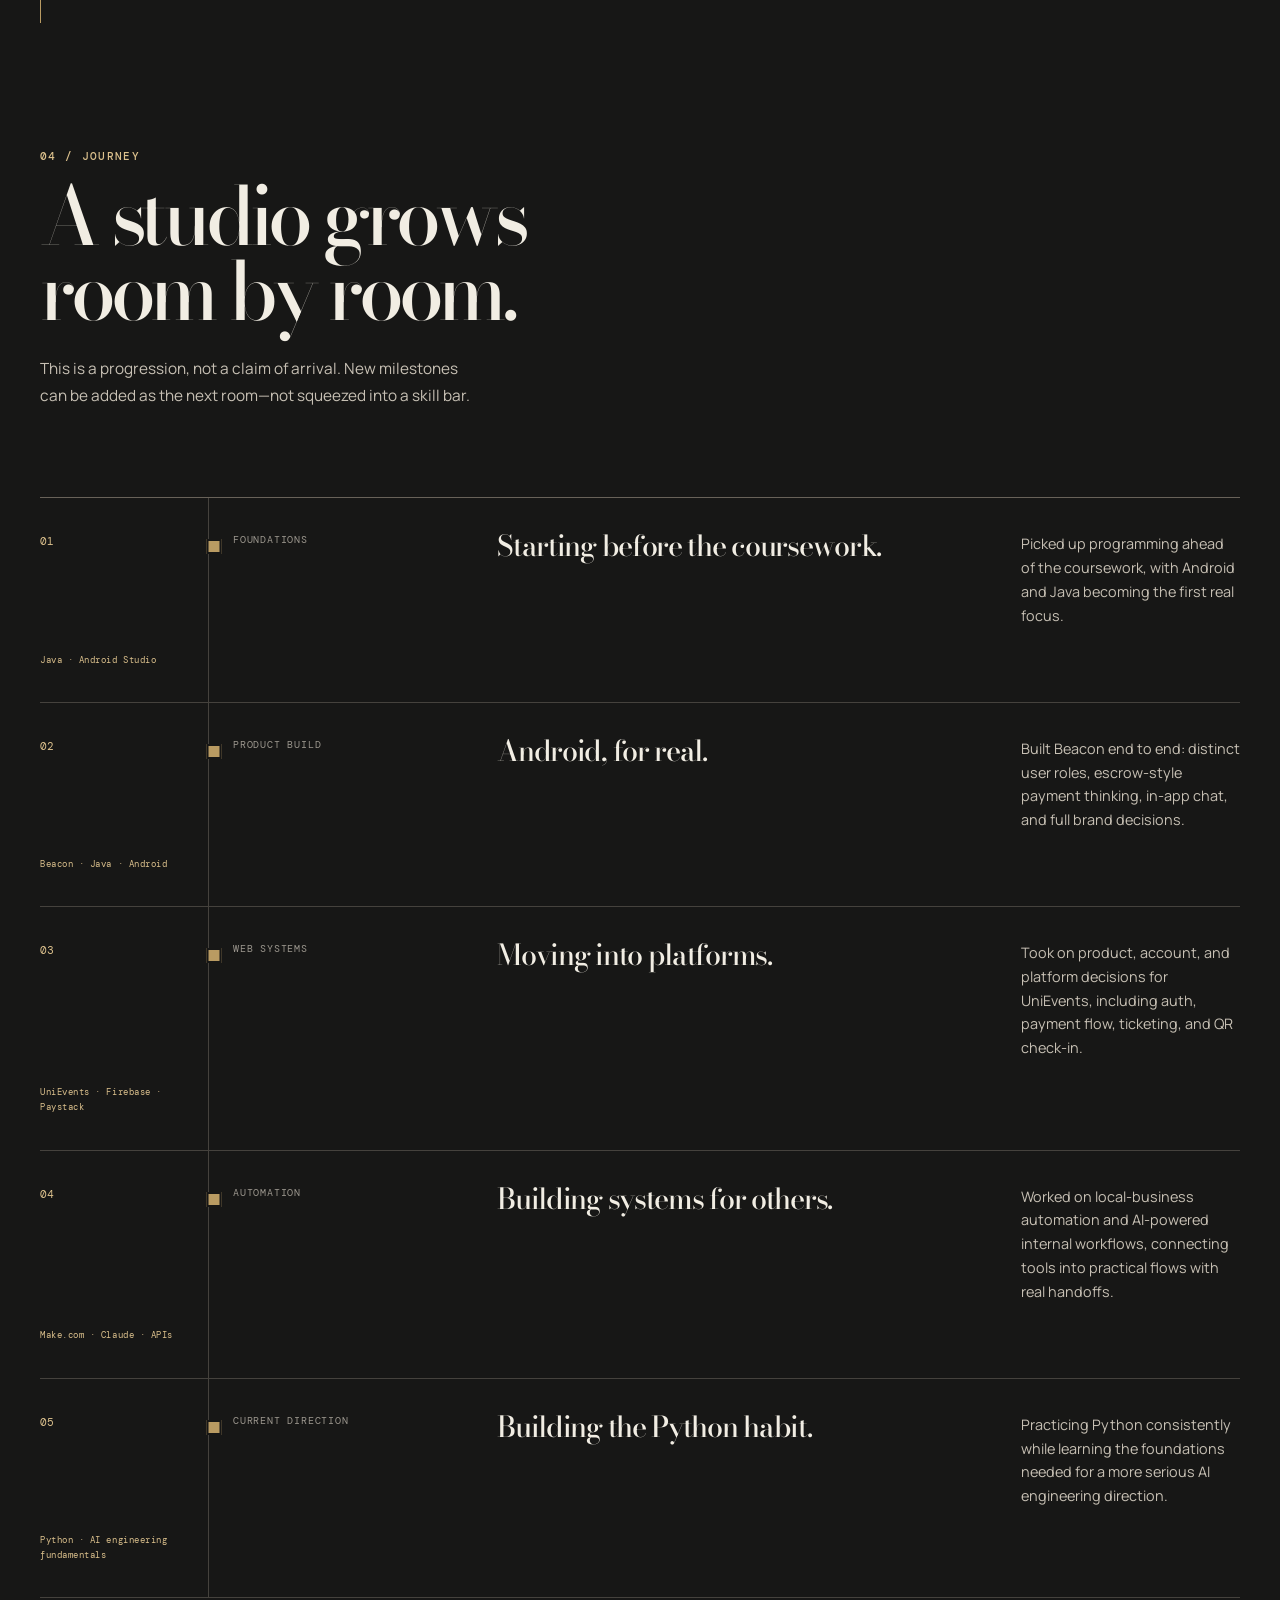
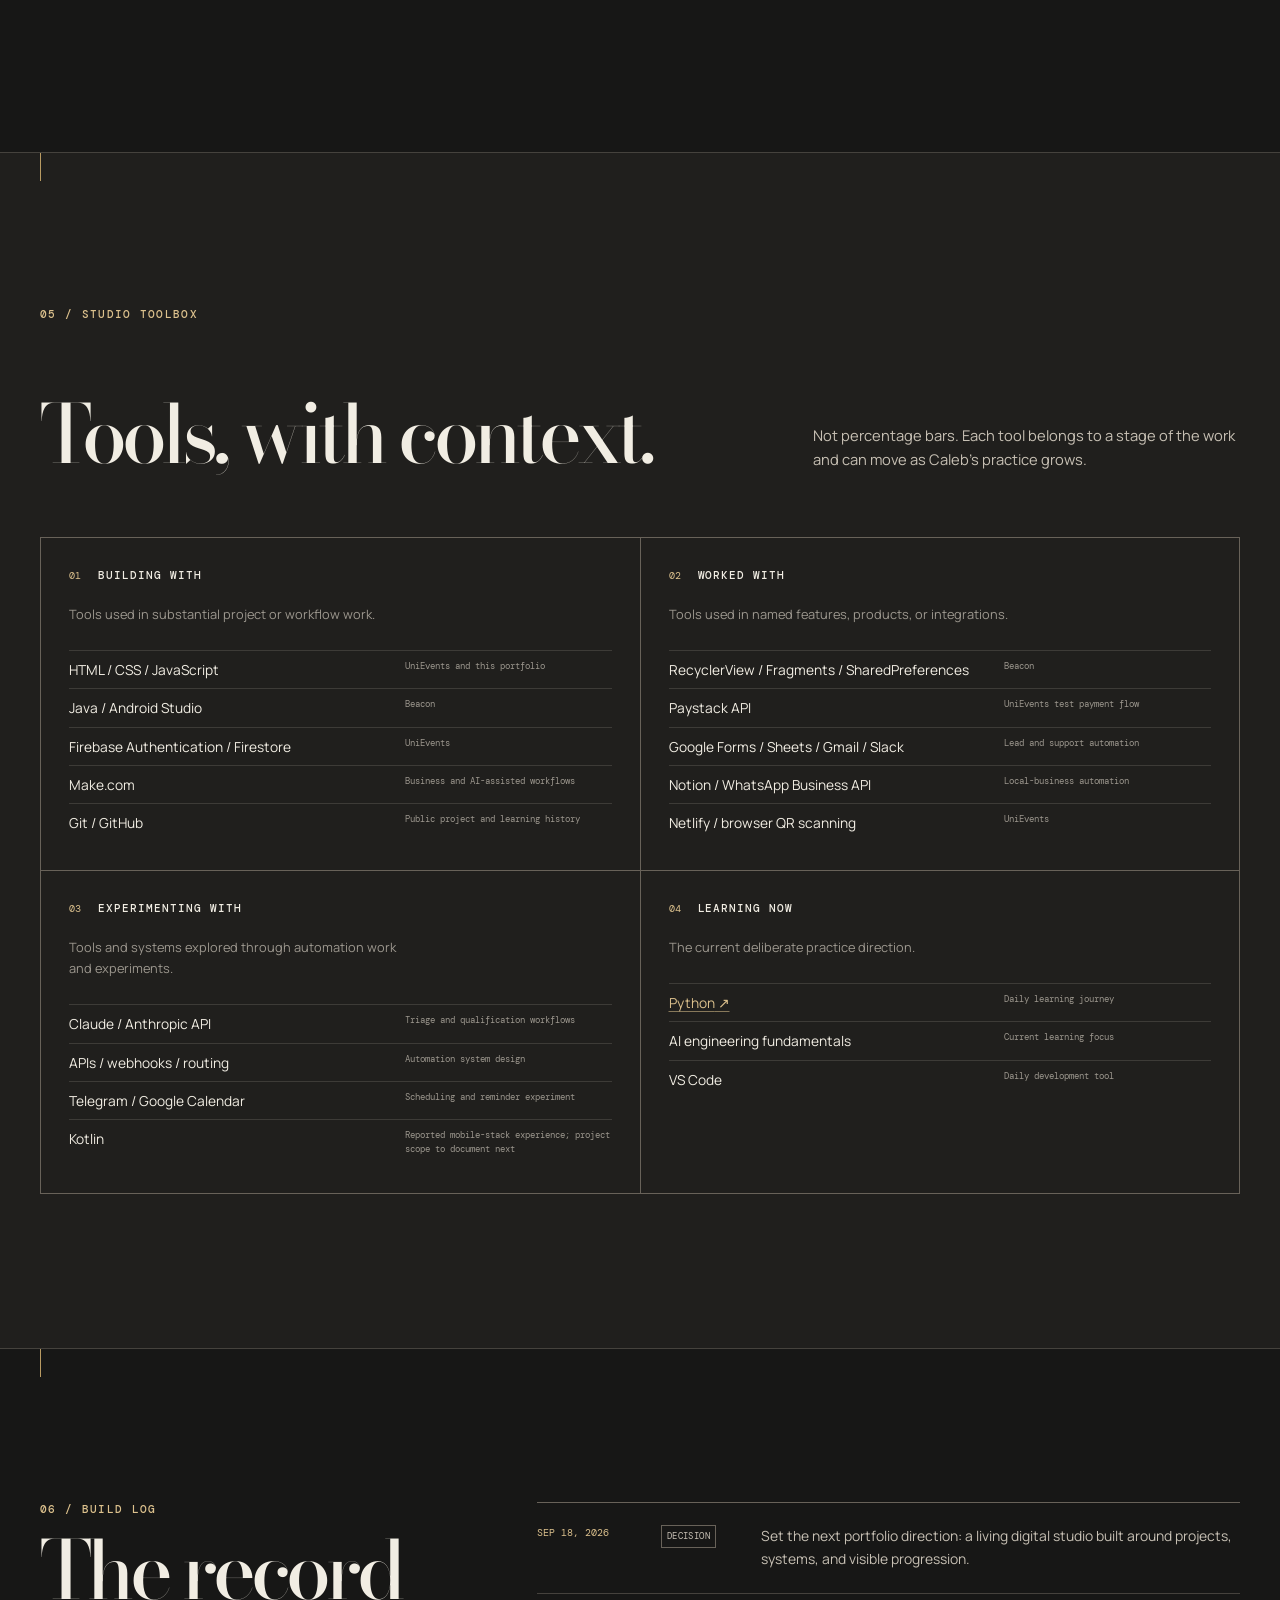
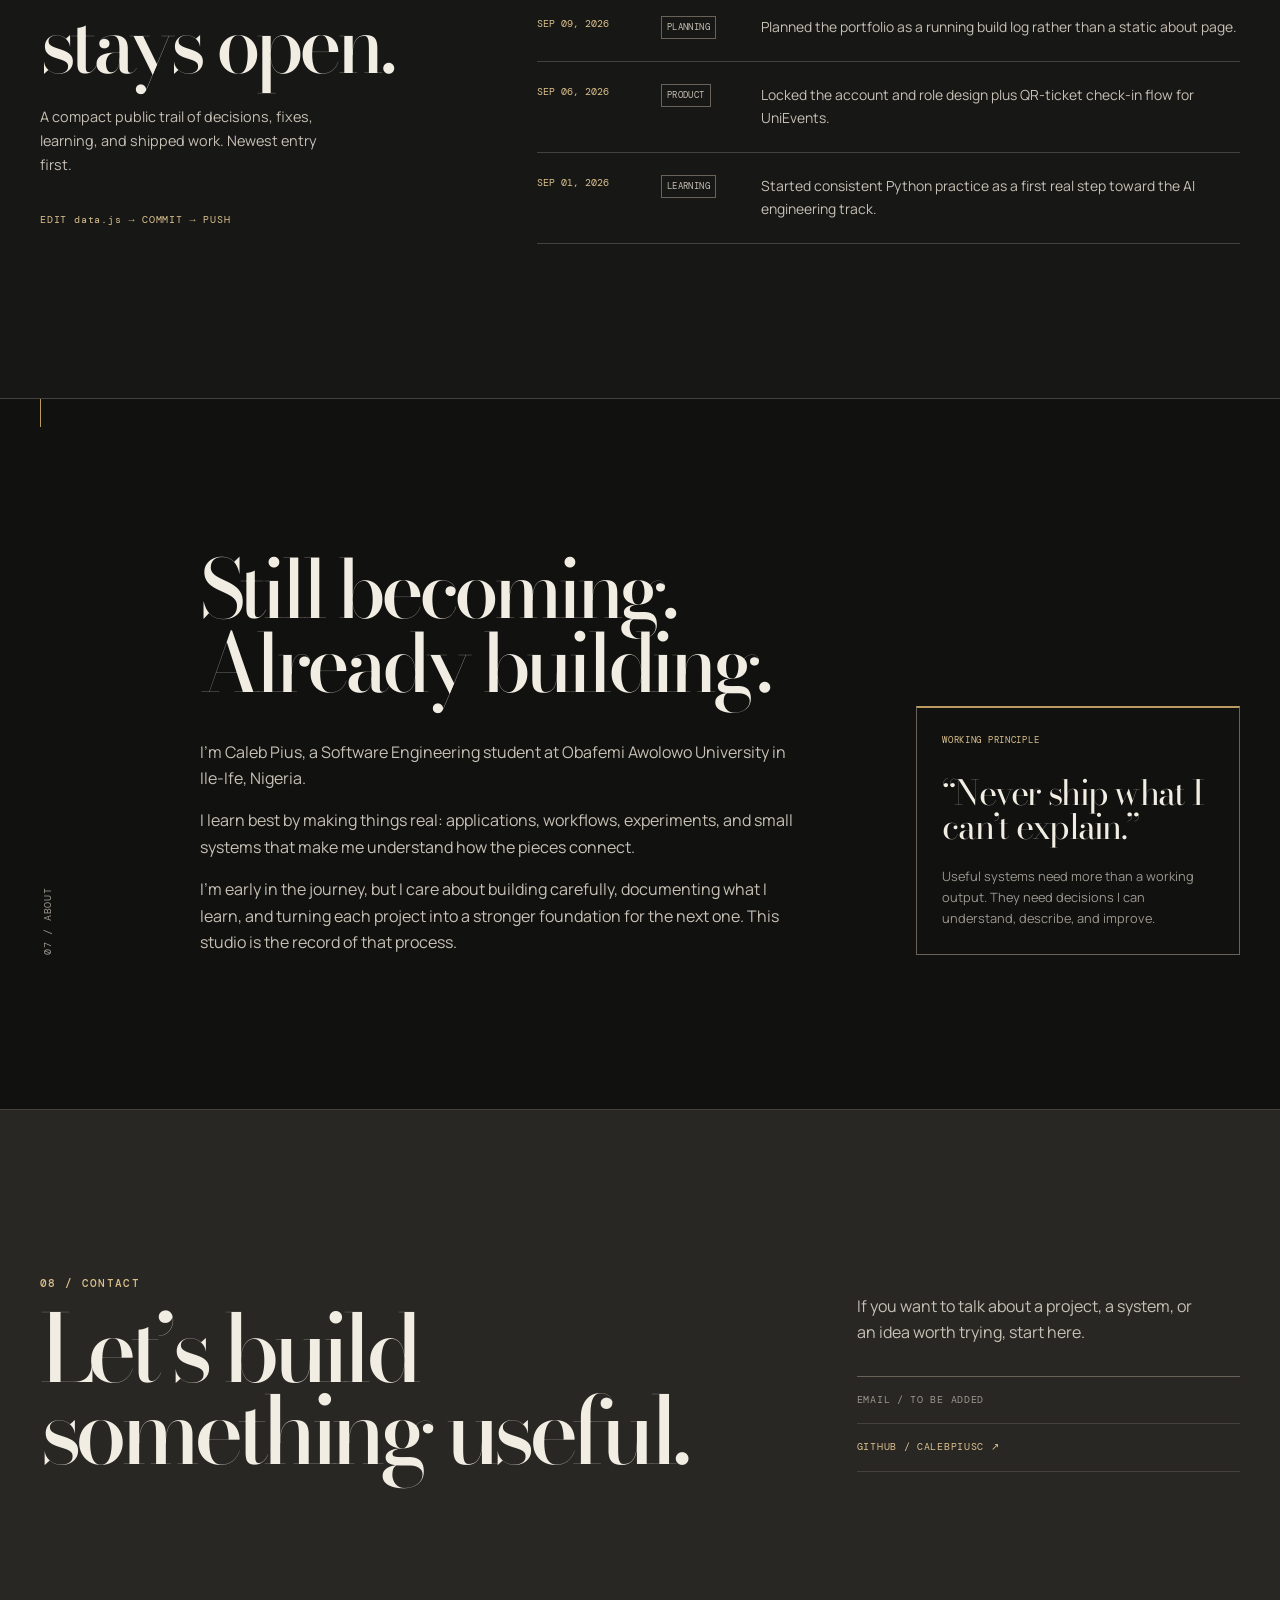
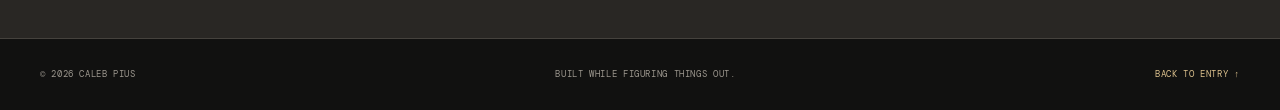
==== commit 7fcbcdf2: "Redesign portfolio as a living digital studio Co-authored-by: arena-agent <297053741+arena-agent@use" ====
--- a/index.html
+++ b/index.html
@@ -1,300 +1,197 @@
 <!DOCTYPE html>
-<!-- ============================================================
-  index.html — THE SKELETON (notebook-meets-changelog edition)
-  ------------------------------------------------------------
-  Built from YOUR brief (caleb-portfolio-brief.pdf), which is now
-  the authority for this site. If this file and an old chat ever
-  disagree, this file wins — it follows the brief.
-
-  Map of this page (8 parts):
-    1. navbar ......... logo, links, say-hello button
-    2. hero ............ name, tagline, 3 honest stats
-    3. about ........... intro + concept/code/confusion specimen
-    4. work ............ 5 case-study blocks + 1 lab experiment
-    5. stack ........... skills in 5 groups (not a tag cloud)
-    6. journey ......... 5 phases, Android to AI engineering
-    7. log ............. RENDERED FROM data.js (see below!)
-    8. contact + footer  email, GitHub, credits
-
-  THE LOG MECHANIC (the heart of your brief):
-  The #log section below is EMPTY on purpose. Your entries live
-  in data.js (one plain file), and script.js prints them here,
-  newest first. To update the site you edit data.js, commit, push.
-  One file, one habit, visible GitHub history. That's the concept.
-============================================================= -->
+<!--
+  Caleb Pius — Working Studio
+  ================================================================
+  This is the page structure: the rooms of Caleb's digital studio.
+  Most changing words live in data.js, so updating the portfolio does
+  not mean hunting through this file. data.js loads before script.js.
+-->
 <html lang="en">
 <head>
   <meta charset="UTF-8" />
   <meta name="viewport" content="width=device-width, initial-scale=1.0" />
-  <meta name="description" content="Caleb — software engineering student at OAU, Ile-Ife. Android apps, campus platforms, business automations. Now walking the road to AI engineering." />
-  <title>Caleb — Builder's Log</title>
+  <meta name="description" content="Caleb Pius — Software Engineering student at OAU. A working studio for software, systems, automation, and a visible learning journey." />
+  <meta name="theme-color" content="#171716" />
+  <title>Caleb Pius — Working Studio</title>
 
+  <!-- Three type roles: editorial display, readable body, technical metadata. -->
+  <link rel="preconnect" href="https://fonts.googleapis.com" />
+  <link rel="preconnect" href="https://fonts.gstatic.com" crossorigin />
+  <link href="https://fonts.googleapis.com/css2?family=Bodoni+Moda:opsz,wght@6..96,500;6..96,600;6..96,700&family=DM+Mono:wght@400;500&family=Manrope:wght@400;500;600;700&display=swap" rel="stylesheet" />
   <link rel="stylesheet" href="styles.css" />
-  <!-- Load order matters: BOTH scripts use "defer", and deferred
-       scripts run IN ORDER after the HTML is read. So data.js
-       (your log entries) always loads BEFORE script.js (the code
-       that prints them). Data first, code second. -->
   <script src="data.js" defer></script>
   <script src="script.js" defer></script>
 </head>
 
 <body>
-  <a class="skip-link" href="#content">Skip to content</a>
+  <a class="skip-link" href="#main-content">Skip to content</a>
 
-  <!-- ==================== 1. NAVBAR ==================== -->
-  <header class="site-header">
-    <nav class="nav" aria-label="Main navigation">
-      <a class="logo" href="#top" aria-label="Back to top">
-        <span class="lights" aria-hidden="true">
-          <span class="light red"></span>
-          <span class="light yellow"></span>
-          <span class="light green"></span>
-        </span>
-        caleb
+  <header class="site-header" id="top">
+    <nav class="nav shell" aria-label="Main navigation">
+      <a class="wordmark" href="#top" aria-label="Caleb Pius — back to top">
+        <span class="wordmark-mark" aria-hidden="true">CP</span>
+        <span>CALEB PIUS</span>
       </a>
 
-      <button id="menu-btn" type="button" aria-label="Open menu" aria-expanded="false" aria-controls="nav-links">☰</button>
+      <button id="menu-button" class="menu-button" type="button" aria-label="Open navigation" aria-expanded="false" aria-controls="nav-list">
+        <span aria-hidden="true"></span><span aria-hidden="true"></span>
+      </button>
 
-      <ul id="nav-links" class="nav-links">
-        <li><a href="#about">about</a></li>
-        <li><a href="#work">work</a></li>
-        <li><a href="#stack">stack</a></li>
-        <li><a href="#journey">journey</a></li>
-        <li><a href="#log">log</a></li>
-        <li><a href="#contact">contact</a></li>
-      </ul>
-
-      <a class="btn btn-small" href="#contact">Say hello</a>
+      <div class="nav-panel" id="nav-list">
+        <a href="#work">WORK</a>
+        <a href="#journey">JOURNEY</a>
+        <a href="#about">ABOUT</a>
+        <a href="#contact">CONTACT</a>
+        <a class="nav-external" href="https://github.com/CalebPiusC" target="_blank" rel="noopener">GITHUB <span aria-hidden="true">↗</span></a>
+      </div>
     </nav>
   </header>
 
-  <main id="content">
-
-    <!-- ==================== 2. HERO ====================
-         Name + one-line tagline + 3 HONEST stats (brief's rule:
-         no inflated numbers — every stat here is verifiable). -->
-    <section id="top" class="hero">
-      <p class="mono-label">software engineering student — OAU, ile-ife</p>
-      <h1>Caleb</h1>
-      <p class="tagline">"I build tools that solve my own problems."</p>
-      <p class="hero-sub">Android apps, campus platforms, and business automations — now walking the road to AI engineering, one Python commit a day.</p>
-
-      <div class="hero-cta">
-        <a class="btn" href="#work">See my work</a>
-        <a class="btn btn-ghost" href="#log">Read the log</a>
+  <main id="main-content">
+    <!-- ROOM 01: ENTRY ------------------------------------------------ -->
+    <section class="hero shell" aria-labelledby="hero-name">
+      <div class="hero-topline technical">
+        <span>STUDIO / 01</span>
+        <span>OAU · ILE-IFE, NG</span>
       </div>
 
-      <dl class="stats">
-        <div class="stat">
-          <dt>builds shipped or in motion</dt>
-          <dd>5</dd>
-        </div>
-        <div class="stat">
-          <dt>days into daily python</dt>
-          <!-- Verified: python-ai-journey shows lesson1 + day 2 + day 3.
-               Bump this as the streak grows — and keep committing! -->
-          <dd>day 3</dd>
-        </div>
-        <div class="stat">
-          <dt>platforms: android + web</dt>
-          <dd>2</dd>
-        </div>
-      </dl>
-    </section>
-
-    <!-- ==================== 3. ABOUT ====================
-         Short intro + your note format as a literal design element.
-         The specimen card below is a REAL entry, reconstructed from
-         your UniEvents "bust the CSS cache" deploy fix (Sep 2026) —
-         not invented. Real notes beat lorem ipsum. -->
-    <section id="about" class="section reveal">
-      <p class="mono-label">01 — about</p>
-      <h2>I learn in three lines.</h2>
-
-      <div class="about-grid">
-        <div class="about-text">
-          <p>I'm Caleb, a software engineering student at Obafemi Awolowo University. I started ahead of the coursework with Android and Java, led product decisions on a team web platform, freelanced automations for local businesses — and now I'm walking toward AI engineering with a daily Python habit.</p>
-          <p>I build with AI assistance, and I take that seriously. So I have one rule:</p>
-          <blockquote class="rule">Never ship what I can't explain.</blockquote>
-          <p>Most of this site is stable — who I am, what I've shipped. The exception is <a href="#log">the log</a>, updated as things actually happen.</p>
+      <div class="hero-grid">
+        <div class="hero-copy">
+          <p class="eyebrow">SOFTWARE ENGINEERING STUDENT @ OAU</p>
+          <h1 id="hero-name"><span>CALEB</span><span>PIUS</span></h1>
+          <p class="hero-statement">I build projects to understand systems—then document what they teach me.</p>
+          <div class="hero-actions">
+            <a class="action action-primary" href="#work">VIEW THE WORK <span aria-hidden="true">↓</span></a>
+            <a class="action action-secondary" href="#journey">EXPLORE THE JOURNEY <span aria-hidden="true">↓</span></a>
+          </div>
         </div>
 
-        <figure class="specimen">
-          <figcaption>from my notes — a real deploy fix, sep 2026</figcaption>
-          <dl>
-            <div>
-              <dt>concept</dt>
-              <dd>Browsers cache stylesheets, so returning visitors can see stale CSS after a deploy.</dd>
-            </div>
-            <div>
-              <dt>code</dt>
-              <dd><code>styles.css?v=5</code> + tell Netlify not to cache the HTML.</dd>
-            </div>
-            <div>
-              <dt>confusion</dt>
-              <dd>Photos updated but styles didn't — is it my code, or the cache? (It was the cache.)</dd>
-            </div>
-          </dl>
-        </figure>
+        <!-- A deliberately abstract studio index, not a fake product screenshot. -->
+        <aside class="status-plate" aria-label="Current focus">
+          <p class="technical plate-index">FIELD NOTE / NOW</p>
+          <div id="hero-current" class="status-plate-content"></div>
+          <div class="plate-axis" aria-hidden="true"><span></span><span></span><span></span></div>
+        </aside>
+      </div>
+
+      <div class="hero-foot technical" aria-hidden="true">
+        <span>BUILD / LEARN / REPEAT</span>
+        <span>SCROLL TO ENTER ↓</span>
       </div>
     </section>
 
-    <!-- ==================== 4. WORK ====================
-         Every shipped project as a case-study block: what it is,
-         role, tech, status. Brief's list, brief's order.
-         NOTE: no code links anywhere — per your standing rule. The
-         only repo linked on this whole site is python-ai-journey,
-         under "Learning now" in #stack. -->
-    <section id="work" class="section reveal">
-      <p class="mono-label">02 — work</p>
-      <h2>Things I've actually built.</h2>
-
-      <div class="work-list">
-        <article class="work-block">
-          <p class="badge">demo-ready</p>
-          <h3>Beacon</h3>
-          <p class="work-sub">A peer-to-peer errand marketplace for OAU students.</p>
-          <p>Two-sided accounts — Task Posters and Runners — with escrow-style payments held until the job is actually done, in-app chat, and a demo wallet. I built the branding (Beacon Blue + Signal Gold) and full light and dark mode from scratch.</p>
-          <p class="role-line"><strong>Role:</strong> solo — concept, design, build.</p>
-          <p class="tech">Java · Android Studio · RecyclerView · Fragments · SharedPreferences</p>
-        </article>
-
-        <article class="work-block">
-          <!-- TODO(Caleb): after your defense (Sep 11!), update this
-               badge — e.g. "defended 🎓" — and add a log entry. -->
-          <p class="badge">in development · defense sep 11 🎓</p>
-          <h3>UniEvents</h3>
-          <p class="work-sub">Event management + ticketing for university events.</p>
-          <p>Students browse and register for campus events; organizers manage them. Registration mints a unique QR ticket, scanned at the door through the browser camera. Students apply in-app to become organizers; an admin approves. Paystack runs in test mode — a real payment flow without moving real money.</p>
-          <p class="role-line"><strong>Role:</strong> Group 5 — I led product, account &amp; platform decisions.</p>
-          <p class="tech">HTML · CSS · JavaScript · Firebase · Paystack API</p>
-        </article>
-
-        <article class="work-block">
-          <p class="badge">active · freelance</p>
-          <h3>Automation for local businesses</h3>
-          <p class="work-sub">Lead capture + follow-up for small OAU-area businesses.</p>
-          <p>Make.com workflows that carry a lead from a Google Form into Notion and fire a follow-up email automatically — replacing work currently done by hand, for businesses doing it all manually today.</p>
-          <p class="role-line"><strong>Role:</strong> freelance / client work.</p>
-          <p class="tech">Make.com · Notion · Google Forms · Gmail · WhatsApp Business API</p>
-        </article>
-
-        <article class="work-block">
-          <p class="badge">built</p>
-          <h3>Customer Support Triage</h3>
-          <p class="work-sub">Routes and triages incoming support emails automatically.</p>
-          <p>Watches a Gmail inbox, sends each message to Claude to classify and summarize, logs the result to a spreadsheet, and pushes a triaged alert to Slack — so nothing sits unread and low-priority noise never reaches a human first.</p>
-          <p class="role-line"><strong>Role:</strong> solo no-code build.</p>
-          <p class="tech">Gmail · Claude API · Google Sheets · Slack · Make.com</p>
-        </article>
-
-        <article class="work-block">
-          <p class="badge">built</p>
-          <h3>LeadBot</h3>
-          <p class="work-sub">Qualifies inbound leads and routes them automatically.</p>
-          <p>A Google Form intake feeds Claude for lead qualification; every submission is logged to a spreadsheet, then qualified leads route onward — Slack for the team, Gmail for the lead — based on the result.</p>
-          <p class="role-line"><strong>Role:</strong> solo no-code build.</p>
-          <p class="tech">Google Forms · Claude API · Google Sheets · Slack · Gmail · Make.com</p>
-        </article>
-
-        <!-- NOT in the brief — my judgment call (see chat): Deskbot as
-             a small "lab" item pointing at the JARVIS target, with the
-             spec trimmed to safe claims until you confirm details.
-             Delete this whole block if you disagree — 30 seconds. -->
-        <article class="work-block lab">
-          <p class="badge">in the lab 🧪</p>
-          <h3>Deskbot</h3>
-          <p class="work-sub">A voice assistant experiment — first step toward JARVIS.</p>
-          <p>Early prototype: push-to-talk, spoken replies, and a memory — with a hard rule that it asks before changing anything. The long-term target is a JARVIS-style assistant, built for real.</p>
-          <!-- TODO(Caleb): confirm what's actually built (brain module?
-               audit logging? chat UI?) and I'll flesh this out — or say
-               the word and I'll delete the block. -->
-          <p class="role-line"><strong>Role:</strong> solo experiment.</p>
-          <p class="tech">Python · speech-to-text · LLM APIs</p>
-        </article>
+    <!-- ROOM 02: WORK ------------------------------------------------- -->
+    <section class="section work-section" id="work" aria-labelledby="work-heading">
+      <div class="shell">
+        <div class="section-head split-head reveal">
+          <div>
+            <p class="eyebrow">02 / SELECTED WORK</p>
+            <h2 id="work-heading">Things I have<br />actually built.</h2>
+          </div>
+          <p class="section-intro">Projects are the evidence. Each exhibit explains the problem, the system, my role, and the lesson—not a made-up measure of expertise.</p>
+        </div>
+        <!-- script.js builds the project exhibits from SITE_DATA.projects. -->
+        <div id="project-list" class="project-list" aria-live="polite"></div>
       </div>
     </section>
 
-    <!-- ==================== 5. STACK ====================
-         Grouped by category, per the brief — never a flat tag cloud.
-         The Python line links your public learning repo as proof. -->
-    <section id="stack" class="section reveal">
-      <p class="mono-label">03 — stack</p>
-      <h2>What I build with.</h2>
-
-      <div class="stack-grid">
-        <article class="stack-group">
-          <h3>📱 Mobile</h3>
-          <ul><li>Java</li><li>Kotlin</li><li>Android Studio</li><li>Firebase</li></ul>
-        </article>
-        <article class="stack-group">
-          <h3>🌐 Web</h3>
-          <ul><li>HTML</li><li>CSS</li><li>JavaScript</li><li>Firebase Auth / Firestore</li><li>Paystack API</li></ul>
-        </article>
-        <article class="stack-group">
-          <h3>⚙️ Automation</h3>
-          <ul><li>Make.com</li><li>Notion</li><li>Google Forms</li><li>WhatsApp Business API</li><li>Claude / LLM APIs</li></ul>
-        </article>
-        <article class="stack-group">
-          <h3>🌱 Learning now</h3>
-          <ul>
-            <li>Python — <a href="https://github.com/CalebPiusC/python-ai-journey" target="_blank" rel="noopener">watch me learn ↗</a></li>
-            <li>AI engineering fundamentals</li>
-          </ul>
-        </article>
-        <article class="stack-group">
-          <h3>🧰 Tools</h3>
-          <ul><li>Git &amp; GitHub</li><li>VS Code</li></ul>
-        </article>
+    <!-- ROOM 03: AUTOMATION ------------------------------------------- -->
+    <section class="section automation-section" id="automation" aria-labelledby="automation-heading">
+      <div class="shell">
+        <div class="section-head reveal">
+          <p class="eyebrow">03 / AUTOMATION ARCHIVE</p>
+          <h2 id="automation-heading">Systems thinking,<br />made visible.</h2>
+          <p class="section-intro wide">No-code automation was not a detour. It was a practical way to learn inputs, decisions, routing, APIs, webhooks, data flow, and useful outputs.</p>
+        </div>
+        <!-- Accessible workflow diagrams are created from data.js. -->
+        <div id="automation-list" class="automation-list"></div>
       </div>
     </section>
 
-    <!-- ==================== 6. JOURNEY ====================
-         Phase by phase, brief's words, lightly trimmed. -->
-    <section id="journey" class="section reveal">
-      <p class="mono-label">04 — journey</p>
-      <h2>How I got here.</h2>
-
-      <ol class="timeline">
-        <li><span>getting started</span> Picked up programming ahead of the coursework — first real focus was Android and Java.</li>
-        <li><span>android, for real</span> Built Beacon end to end: two-sided accounts, escrow payments, in-app chat, full branding.</li>
-        <li><span>onto the web</span> Took a lead role in UniEvents — real auth, a real payment flow, QR ticketing, deliberate scope cuts.</li>
-        <li><span>building for others</span> Freelanced no-code automation for local businesses, then built AI-powered internal tools with Claude inside Make.com.</li>
-        <li><span>now</span> Daily Python, working toward AI engineering. Long-term target: a JARVIS-style assistant, built for real.</li>
-      </ol>
+    <!-- ROOM 04: JOURNEY ---------------------------------------------- -->
+    <section class="section journey-section" id="journey" aria-labelledby="journey-heading">
+      <div class="shell">
+        <div class="section-head journey-head reveal">
+          <p class="eyebrow">04 / JOURNEY</p>
+          <h2 id="journey-heading">A studio grows<br />room by room.</h2>
+          <p class="section-intro">This is a progression, not a claim of arrival. New milestones can be added as the next room—not squeezed into a skill bar.</p>
+        </div>
+        <ol id="journey-list" class="journey-plan"></ol>
+      </div>
     </section>
 
-    <!-- ==================== 7. LOG ====================
-         EMPTY ON PURPOSE — script.js prints data.js entries here,
-         newest first. The <noscript> line covers the rare visitor
-         with JS disabled (and reminds YOU where entries live). -->
-    <section id="log" class="section reveal">
-      <p class="mono-label">05 — log</p>
-      <h2>The running log.</h2>
-      <p class="log-sub">Updated as things happen — newest first. Each entry is one line in <code>data.js</code> and one commit on GitHub.</p>
-      <ol id="log-list" class="log-list"></ol>
-      <noscript><p>Log entries need JavaScript to render — they live in data.js, one line each.</p></noscript>
+    <!-- ROOM 05: TOOLBOX ---------------------------------------------- -->
+    <section class="section toolbox-section" id="toolbox" aria-labelledby="toolbox-heading">
+      <div class="shell">
+        <div class="toolbox-heading reveal">
+          <p class="eyebrow">05 / STUDIO TOOLBOX</p>
+          <h2 id="toolbox-heading">Tools, with context.</h2>
+          <p>Not percentage bars. Each tool belongs to a stage of the work and can move as Caleb’s practice grows.</p>
+        </div>
+        <div id="toolbox-list" class="toolbox-list"></div>
+      </div>
     </section>
 
-    <!-- ==================== 8. CONTACT ==================== -->
-    <section id="contact" class="section reveal">
-      <p class="mono-label">06 — contact</p>
-      <h2>Say hello.</h2>
-      <p class="contact-text">Email and GitHub below. I reply fast — especially if it's about building things.</p>
-      <div class="contact-cta">
-        <!-- TODO(Caleb): YOUR REAL EMAIL — the brief says "[add yours]"
-             and only you can. Replace "you@example.com" below. -->
-        <a class="btn" href="mailto:you@example.com">✉️ Email me</a>
-        <button class="btn btn-ghost" id="copy-email" type="button">📋 Copy email</button>
-        <a class="btn btn-ghost" href="https://github.com/CalebPiusC" target="_blank" rel="noopener">🐙 GitHub</a>
+    <!-- ROOM 06: BUILD LOG -------------------------------------------- -->
+    <section class="section log-section" id="log" aria-labelledby="log-heading">
+      <div class="shell log-layout">
+        <div class="log-copy reveal">
+          <p class="eyebrow">06 / BUILD LOG</p>
+          <h2 id="log-heading">The record<br />stays open.</h2>
+          <p>A compact public trail of decisions, fixes, learning, and shipped work. Newest entry first.</p>
+          <p class="technical log-instruction">EDIT data.js → COMMIT → PUSH</p>
+        </div>
+        <ol id="log-list" class="log-list" aria-label="Build log entries"></ol>
+      </div>
+    </section>
+
+    <!-- ROOM 07: ABOUT ----------------------------------------------- -->
+    <section class="section about-section" id="about" aria-labelledby="about-heading">
+      <div class="shell about-layout reveal">
+        <p class="vertical-label technical" aria-hidden="true">07 / ABOUT</p>
+        <div class="about-main">
+          <p class="eyebrow">07 / ABOUT</p>
+          <h2 id="about-heading">Still becoming.<br />Already building.</h2>
+          <div id="about-copy" class="about-copy"></div>
+        </div>
+        <aside class="principle">
+          <p class="technical">WORKING PRINCIPLE</p>
+          <blockquote>“Never ship what I can’t explain.”</blockquote>
+          <p>Useful systems need more than a working output. They need decisions I can understand, describe, and improve.</p>
+        </aside>
+      </div>
+    </section>
+
+    <!-- ROOM 08: CONTACT --------------------------------------------- -->
+    <section class="contact-section" id="contact" aria-labelledby="contact-heading">
+      <div class="shell contact-layout reveal">
+        <div>
+          <p class="eyebrow">08 / CONTACT</p>
+          <h2 id="contact-heading">Let’s build<br />something useful.</h2>
+        </div>
+        <div class="contact-side">
+          <p>If you want to talk about a project, a system, or an idea worth trying, start here.</p>
+          <div id="contact-links" class="contact-links"></div>
+        </div>
       </div>
     </section>
   </main>
 
-  <!-- ==================== FOOTER ==================== -->
   <footer class="site-footer">
-    <p>© <span id="year">2026</span> Caleb · OAU, Ile-Ife · Built with vanilla HTML, CSS &amp; JS</p>
-    <p class="footer-sub">concept · code · confusion · mode: building 😎</p>
+    <div class="shell footer-inner technical">
+      <span>© <span id="year">2026</span> CALEB PIUS</span>
+      <span>BUILT WHILE FIGURING THINGS OUT.</span>
+      <a href="#top">BACK TO ENTRY ↑</a>
+    </div>
   </footer>
+
+  <!-- The dialog is populated only when someone opens a project. -->
+  <dialog id="project-dialog" class="project-dialog" aria-labelledby="dialog-title">
+    <div class="dialog-bar">
+      <p class="technical">PROJECT CASE STUDY</p>
+      <button id="dialog-close" class="dialog-close" type="button" aria-label="Close project case study">×</button>
+    </div>
+    <div id="dialog-content"></div>
+  </dialog>
 </body>
 </html>
--- a/styles.css
+++ b/styles.css
@@ -1,512 +1,645 @@
-/* ============================================================
-   styles.css — THE SKIN (notebook-meets-changelog edition)
-   ------------------------------------------------------------
-   From YOUR brief: warm paper, ink navy, marigold accent. Serif
-   for reading, monospace ONLY for dates/tags/log entries. One
-   thin ruled margin line down the page, like ruled paper.
-
-   No theme switcher in this version (the brief wants ONE
-   deliberate look). But notice: the colors are STILL variables,
-   so a "night ink" dark mode could come back later in ~15 lines.
-   Good structure keeps doors open.
-
-   Map:
-     1. INK & PAPER ........ the palette (single theme)
-     2. BASE ............... serif body, mono accents, buttons
-     3. LAYOUT ............. sections, margin line, reveal
-     4. NAVBAR ............. sticky top bar + mobile menu
-     5. HERO ............... name, tagline, honest stats
-     6. ABOUT .............. intro + notes specimen card
-     7. WORK ............... stacked case-study blocks
-     8. STACK .............. grouped skill cards
-     9. JOURNEY ............ phase timeline
-     10. LOG .............. git-log style entries (JS fills these)
-     11. CONTACT + FOOTER
-     12. MOBILE
-   ============================================================ */
-
-/* ==================== 1. INK & PAPER ==================== */
-
+/*
+  Caleb Pius — Working Studio styles
+  =====================================================================
+  Design tokens live at the top. The rest is arranged by room/section.
+  The studio is deliberately mostly neutral; individual project exhibits
+  receive their own color through --project-color and --project-accent.
+*/
+
+/* 01. STUDIO TOKENS -------------------------------------------------- */
 :root {
-  --bg: #faf6ec;          /* warm paper */
-  --panel: #fffef9;       /* cards: a touch lighter, like paper slips */
-  --panel-soft: #f3ecdc;  /* wells, code chips, hover fills */
-  --border: #ddd2b8;      /* hairlines between sections */
-  --text: #1e2a44;        /* ink navy — all reading text */
-  --dim: #66708c;         /* soft ink — secondary text */
-  --accent: #e19a00;      /* marigold — fills, dots, highlights */
-  --accent-ink: #1e2a44;  /* text drawn on marigold */
-  --link: #8a5f00;        /* dark goldenrod — links readable on paper */
-  --margin-line: #d98a00; /* the ruled red... er, marigold margin line */
-  --shadow: 0 2px 0 rgba(30, 42, 68, 0.06), 0 12px 32px rgba(30, 42, 68, 0.08);
-}
-
-/* ==================== 2. BASE ==================== */
+  --ground: #171716;
+  --ground-deep: #111110;
+  --surface: #201f1d;
+  --surface-raised: #292724;
+  --paper: #f1ede3;
+  --paper-soft: #c7c0b4;
+  --muted: #9c978e;
+  --line: #45423d;
+  --line-light: #686259;
+  --brass: #b99b62;
+  --brass-bright: #dcc18d;
+  --alert: #dfa07b;
+  --body: "Manrope", Arial, sans-serif;
+  --display: "Bodoni Moda", Georgia, serif;
+  --mono: "DM Mono", "SFMono-Regular", Consolas, monospace;
+  --shell: min(1280px, calc(100% - 80px));
+  --ease: cubic-bezier(.2, .75, .2, 1);
+}
 
 * { box-sizing: border-box; }
 
 html {
+  background: var(--ground);
   scroll-behavior: smooth;
-  scroll-padding-top: 76px;
+  scroll-padding-top: 84px;
 }
 
 body {
+  min-width: 320px;
   margin: 0;
-  background: var(--bg);
-  color: var(--text);
-  /* Serif for READING (brief's rule). System serifs only — no web
-     fonts to download, so the page loads instantly and works
-     offline. Georgia does the heavy lifting. */
-  font-family: Georgia, "Iowan Old Style", "Times New Roman", serif;
-  font-size: 17px;
-  line-height: 1.75;
-}
-
-/* Monospace ONLY for dates, tags, and log entries (brief's rule).
-   Everything else stays serif. This restraint is what makes the
-   mono bits feel like git-log peeking through paper. */
-.mono-label, .badge, .tech, .role-line, .log-list, .timeline li > span,
-.specimen dt, code, .stat dd {
-  font-family: ui-monospace, "Cascadia Code", "JetBrains Mono", Menlo, Consolas, monospace;
-}
-
-::selection { background: var(--accent); color: var(--accent-ink); }
-:focus-visible { outline: 2px solid var(--accent); outline-offset: 3px; }
-button { font: inherit; color: inherit; background: none; border: none; cursor: pointer; }
-a { color: var(--link); }
+  overflow-x: hidden;
+  background: var(--ground);
+  color: var(--paper);
+  font-family: var(--body);
+  font-size: 16px;
+  font-weight: 400;
+  line-height: 1.65;
+}
+
+/* Faint dotted grain: material texture, not a decorative gradient. */
+body::before {
+  content: "";
+  position: fixed;
+  z-index: -1;
+  inset: 0;
+  pointer-events: none;
+  opacity: .26;
+  background-image: radial-gradient(circle at 1px 1px, rgba(241, 237, 227, .13) .65px, transparent .8px);
+  background-size: 5px 5px;
+  mask-image: linear-gradient(to bottom, black, transparent 78%);
+}
+
+::selection { background: var(--brass); color: var(--ground-deep); }
+
+:focus-visible {
+  outline: 2px solid var(--brass-bright);
+  outline-offset: 4px;
+}
+
+a { color: inherit; }
+button { color: inherit; font: inherit; }
+
+h1, h2, h3, p, blockquote { margin-top: 0; }
+h1, h2, h3 { font-weight: 500; }
+
+.shell { width: var(--shell); margin-inline: auto; }
+.technical, .eyebrow { font-family: var(--mono); }
 
 .skip-link {
+  position: fixed;
+  z-index: 100;
+  top: 12px;
+  left: 12px;
+  transform: translateY(-180%);
+  padding: 9px 13px;
+  background: var(--paper);
+  color: var(--ground-deep);
+  font-family: var(--mono);
+  font-size: 12px;
+  text-decoration: none;
+  transition: transform .2s var(--ease);
+}
+.skip-link:focus { transform: translateY(0); }
+
+.eyebrow {
+  margin-bottom: 16px;
+  color: var(--brass-bright);
+  font-size: 11px;
+  font-weight: 500;
+  letter-spacing: .12em;
+  line-height: 1.35;
+}
+
+/* 02. NAVIGATION ---------------------------------------------------- */
+.site-header {
+  position: sticky;
+  z-index: 30;
+  top: 0;
+  border-bottom: 1px solid transparent;
+  transition: background-color .28s var(--ease), border-color .28s var(--ease), backdrop-filter .28s var(--ease);
+}
+.site-header.is-scrolled {
+  border-color: rgba(185, 155, 98, .25);
+  background: rgba(23, 23, 22, .86);
+  backdrop-filter: blur(12px);
+}
+
+.nav {
+  display: flex;
+  min-height: 72px;
+  align-items: center;
+  justify-content: space-between;
+  gap: 26px;
+}
+
+.wordmark {
+  display: inline-flex;
+  align-items: center;
+  gap: 12px;
+  color: var(--paper);
+  font-family: var(--mono);
+  font-size: 12px;
+  font-weight: 500;
+  letter-spacing: .08em;
+  text-decoration: none;
+}
+.wordmark-mark {
+  display: grid;
+  width: 28px;
+  height: 28px;
+  place-items: center;
+  border: 1px solid var(--brass);
+  color: var(--brass-bright);
+  font-size: 9px;
+  letter-spacing: 0;
+}
+
+.nav-panel {
+  display: flex;
+  align-items: center;
+  gap: clamp(14px, 2vw, 28px);
+}
+.nav-panel a {
+  color: var(--paper-soft);
+  font-family: var(--mono);
+  font-size: 10px;
+  letter-spacing: .1em;
+  text-decoration: none;
+  transition: color .18s ease;
+}
+.nav-panel a:hover, .nav-panel a:focus-visible { color: var(--brass-bright); }
+.nav-panel .nav-external {
+  padding-left: clamp(14px, 2vw, 28px);
+  border-left: 1px solid var(--line);
+  color: var(--brass-bright);
+}
+
+.menu-button {
+  display: none;
+  width: 42px;
+  height: 42px;
+  padding: 0;
+  border: 1px solid var(--line-light);
+  background: transparent;
+  cursor: pointer;
+}
+.menu-button span {
+  display: block;
+  width: 16px;
+  height: 1px;
+  margin: 5px auto;
+  background: var(--paper);
+  transition: transform .2s var(--ease);
+}
+.menu-button.is-open span:first-child { transform: translateY(3px) rotate(45deg); }
+.menu-button.is-open span:last-child { transform: translateY(-3px) rotate(-45deg); }
+
+/* 03. ENTRY / HERO -------------------------------------------------- */
+.hero {
+  position: relative;
+  display: flex;
+  min-height: calc(100svh - 72px);
+  padding-top: clamp(45px, 8vh, 108px);
+  padding-bottom: 36px;
+  flex-direction: column;
+  justify-content: space-between;
+}
+.hero::after {
+  content: "";
   position: absolute;
-  left: -999px;
-  top: 0;
-  background: var(--text);
-  color: var(--bg);
-  padding: 8px 16px;
-  z-index: 100;
-}
-.skip-link:focus { left: 8px; top: 8px; }
-
-/* Buttons: ink fills, paper text. Hover flips to marigold — the
-   site's one moment of flash. Ghost = ink outline. */
-.btn {
-  display: inline-block;
-  background: var(--text);
-  color: var(--bg);
+  z-index: -1;
+  top: 16%;
+  right: 5%;
+  width: min(40vw, 520px);
+  height: min(40vw, 520px);
+  border: 1px solid rgba(185, 155, 98, .18);
+  border-radius: 50%;
+  box-shadow: inset 0 0 0 42px rgba(185, 155, 98, .025), 0 0 80px rgba(185, 155, 98, .035);
+}
+
+.hero-topline, .hero-foot {
+  display: flex;
+  justify-content: space-between;
+  gap: 12px;
+  color: var(--muted);
+  font-size: 10px;
+  letter-spacing: .1em;
+}
+.hero-topline { padding-bottom: clamp(35px, 7vh, 80px); }
+.hero-foot { padding-top: 42px; }
+
+.hero-grid {
+  display: grid;
+  grid-template-columns: minmax(0, 1.25fr) minmax(260px, .55fr);
+  align-items: end;
+  gap: clamp(35px, 7vw, 120px);
+}
+
+.hero-copy h1 {
+  max-width: 720px;
+  margin-bottom: 18px;
+  color: var(--paper);
+  font-family: var(--display);
+  font-size: clamp(4.9rem, 12.6vw, 11.5rem);
+  font-weight: 600;
+  letter-spacing: -.075em;
+  line-height: .73;
+}
+.hero-copy h1 span { display: block; }
+.hero-copy h1 span:last-child { margin-left: clamp(22px, 6vw, 100px); color: var(--brass-bright); }
+
+.hero-statement {
+  max-width: 510px;
+  margin: 38px 0 0;
+  color: var(--paper-soft);
+  font-size: clamp(1rem, 1.6vw, 1.22rem);
+  line-height: 1.7;
+}
+
+.hero-actions {
+  display: flex;
+  flex-wrap: wrap;
+  gap: 14px;
+  margin-top: 30px;
+}
+.action {
+  display: inline-flex;
+  align-items: center;
+  gap: 18px;
+  min-height: 46px;
+  padding: 0 16px;
+  border: 1px solid var(--line-light);
+  color: var(--paper);
+  font-family: var(--mono);
+  font-size: 10px;
+  letter-spacing: .09em;
   text-decoration: none;
-  font-family: Georgia, serif;
-  font-weight: 700;
-  padding: 12px 26px;
-  border-radius: 10px;
-  border: 2px solid var(--text);
-}
-.btn:hover { background: var(--accent); border-color: var(--accent); color: var(--accent-ink); }
-.btn-ghost { background: transparent; color: var(--text); }
-.btn-ghost:hover { background: var(--panel-soft); border-color: var(--text); color: var(--text); }
-.btn-small { padding: 8px 16px; font-size: 14px; border-radius: 8px; }
-
-/* ==================== 3. LAYOUT ==================== */
-
-.section {
-  max-width: 960px;
-  margin: 0 auto;
-  padding: 64px 40px;
-  /* Faint hairline above each section = changelog rhythm. */
-  border-top: 1px solid var(--border);
-  position: relative; /* anchor for the margin-line segment */
-}
-
-/* THE RULED MARGIN LINE: each section draws a 2px marigold
-   segment down its own left edge. Sections stack with no gaps,
-   so the segments join into ONE continuous line down the page.
-   (A single fixed line would drift out of alignment with the
-   centered column on different screen sizes — this trick can't.) */
-.section::before, .hero::before {
+  transition: background-color .22s var(--ease), color .22s var(--ease), border-color .22s var(--ease), transform .22s var(--ease);
+}
+.action:hover { transform: translateY(-2px); }
+.action-primary { border-color: var(--brass); background: var(--brass); color: var(--ground-deep); }
+.action-primary:hover { border-color: var(--brass-bright); background: var(--brass-bright); }
+.action-secondary:hover { border-color: var(--paper-soft); background: var(--surface); }
+
+.status-plate {
+  position: relative;
+  min-height: 276px;
+  padding: 20px;
+  border: 1px solid var(--line-light);
+  background: rgba(32, 31, 29, .55);
+}
+.status-plate::before, .status-plate::after {
+  content: "";
+  position: absolute;
+  width: 11px;
+  height: 11px;
+  border-color: var(--brass);
+  border-style: solid;
+}
+.status-plate::before { top: -1px; left: -1px; border-width: 1px 0 0 1px; }
+.status-plate::after { right: -1px; bottom: -1px; border-width: 0 1px 1px 0; }
+.plate-index { margin-bottom: 46px; color: var(--muted); font-size: 10px; letter-spacing: .09em; }
+.status-signal { margin-bottom: 10px; color: var(--brass-bright); font-size: 10px; letter-spacing: .08em; }
+.status-focus { margin-bottom: 6px; font-family: var(--display); font-size: clamp(2rem, 4vw, 3rem); line-height: 1; }
+.status-description { margin-bottom: 26px; color: var(--paper-soft); font-size: .84rem; line-height: 1.65; }
+.status-updated { color: var(--muted); font-size: 9px; letter-spacing: .08em; }
+.plate-axis { position: absolute; right: 18px; bottom: 17px; display: flex; align-items: end; gap: 4px; height: 33px; }
+.plate-axis span { display: block; width: 3px; background: var(--brass); }
+.plate-axis span:nth-child(1) { height: 10px; opacity: .45; }
+.plate-axis span:nth-child(2) { height: 22px; opacity: .7; }
+.plate-axis span:nth-child(3) { height: 33px; }
+
+/* 04. SHARED SECTION FRAME ----------------------------------------- */
+.section { position: relative; padding-block: clamp(80px, 12vw, 164px); border-top: 1px solid var(--line); }
+.section::before {
   content: "";
   position: absolute;
   top: 0;
-  bottom: 0;
-  left: 12px;
-  width: 2px;
-  background: var(--margin-line);
-  opacity: 0.55;
-  pointer-events: none;
-}
-
+  left: max(40px, calc((100% - 1280px) / 2));
+  width: 1px;
+  height: 28px;
+  background: var(--brass);
+}
+.section-head { margin-bottom: clamp(45px, 7vw, 88px); }
+.split-head { display: grid; grid-template-columns: 1.1fr .5fr; align-items: end; gap: 48px; }
 .section h2 {
-  font-size: clamp(1.7rem, 4vw, 2.4rem);
-  margin: 0 0 16px;
-  line-height: 1.2;
-}
-
-/* Small mono eyebrow labels: "01 — about". */
-.mono-label {
-  margin: 0 0 8px;
-  font-size: 13px;
-  letter-spacing: 2px;
-  text-transform: uppercase;
-  color: var(--link);
-}
-
-/* Scroll-reveal, same progressive-enhancement pattern as ever:
-   only hides content when JS is running (body.js). */
-body.js .reveal {
-  opacity: 0;
-  transform: translateY(24px);
-  transition: opacity 0.6s ease, transform 0.6s ease;
-}
-body.js .reveal.visible {
-  opacity: 1;
-  transform: none;
-}
-
-/* ==================== 4. NAVBAR ==================== */
-
-.site-header {
-  position: sticky;
-  top: 0;
-  z-index: 30;
-  background: var(--bg);
-  border-bottom: 1px solid var(--border);
-}
-
-.nav {
-  max-width: 960px;
-  margin: 0 auto;
-  padding: 12px 40px;
+  margin-bottom: 0;
+  font-family: var(--display);
+  font-size: clamp(3rem, 6.3vw, 6.1rem);
+  font-weight: 500;
+  letter-spacing: -.065em;
+  line-height: .92;
+}
+.section-intro { max-width: 430px; margin: 0; color: var(--paper-soft); font-size: .96rem; line-height: 1.75; }
+.section-intro.wide { max-width: 610px; margin-top: 26px; }
+
+/* Only activated when JS is available, so content never disappears if
+   JavaScript fails. */
+body.js .reveal { opacity: 0; transform: translateY(22px); transition: opacity .68s var(--ease), transform .68s var(--ease); }
+body.js .reveal.is-visible { opacity: 1; transform: none; }
+
+/* 05. PROJECT EXHIBITS --------------------------------------------- */
+.project-list { display: flex; flex-direction: column; }
+.project-exhibit {
+  display: grid;
+  grid-template-columns: minmax(280px, 1fr) minmax(300px, .82fr);
+  min-height: 410px;
+  border-top: 1px solid var(--line-light);
+}
+.project-exhibit:last-child { border-bottom: 1px solid var(--line-light); }
+.project-exhibit:nth-child(even) .project-visual { order: 2; }
+.project-exhibit:nth-child(even) .project-copy { order: 1; }
+
+.project-visual {
+  position: relative;
   display: flex;
-  align-items: center;
-  gap: 16px;
-}
-
-.logo {
-  display: flex;
-  align-items: center;
-  gap: 10px;
-  text-decoration: none;
-  font-weight: 700;
-  font-size: 1.2rem;
-  color: var(--text);
-  margin-right: auto;
-}
-
-.lights { display: flex; gap: 6px; }
-.light { width: 12px; height: 12px; border-radius: 50%; }
-.light.red { background: #ff5f57; }
-.light.yellow { background: #febc2e; }
-.light.green { background: #28c840; }
-
-#menu-btn { display: none; font-size: 22px; padding: 2px 8px; }
-
-.nav-links {
-  list-style: none;
-  margin: 0;
-  padding: 0;
-  display: flex;
-  gap: 2px;
-}
-.nav-links a {
-  color: var(--text);
-  text-decoration: none;
-  padding: 6px 10px;
-  border-radius: 8px;
-}
-.nav-links a:hover { background: var(--panel-soft); }
-
-/* ==================== 5. HERO ==================== */
-
-.hero {
-  max-width: 960px;
-  margin: 0 auto;
-  padding: 88px 40px 60px;
-  text-align: center;
-  position: relative; /* anchor for its margin-line segment */
-}
-
-.hero h1 {
-  font-size: clamp(2.8rem, 7vw, 4.4rem);
-  margin: 0;
-  line-height: 1.05;
-}
-
-/* The tagline in italic serif = the notebook's voice. */
-.tagline {
-  font-size: clamp(1.25rem, 3vw, 1.6rem);
-  font-style: italic;
-  margin: 16px 0 0;
-}
-.hero-sub { color: var(--dim); max-width: 600px; margin: 12px auto 0; }
-
-.hero-cta {
-  display: flex;
-  gap: 12px;
-  justify-content: center;
-  flex-wrap: wrap;
-  margin-top: 28px;
-}
-
-/* Honest stats: mono numbers (ledger feel), serif labels. */
-.stats {
-  display: flex;
-  justify-content: center;
-  gap: 48px;
-  flex-wrap: wrap;
-  margin: 44px 0 0;
-  padding: 24px 0 0;
-  border-top: 1px solid var(--border);
-}
-.stat { display: flex; flex-direction: column; }
-.stat dd {
-  order: -1; /* number above its label (DOM stays label-first
-                for screen readers) */
-  margin: 0;
-  font-size: 2rem;
-  font-weight: 700;
-  color: var(--text);
-}
-.stat dt { font-size: 13px; text-transform: uppercase; letter-spacing: 1px; color: var(--dim); }
-
-/* ==================== 6. ABOUT ==================== */
-
-.about-grid {
-  display: grid;
-  grid-template-columns: 1.2fr 1fr;
-  gap: 40px;
-  align-items: start;
-}
-.about-text p { margin: 0 0 12px; }
-
-.rule {
-  margin: 20px 0;
-  padding: 12px 18px;
-  border-left: 4px solid var(--accent);
-  background: var(--panel);
-  border-radius: 0 10px 10px 0;
-  font-weight: 700;
-  font-style: italic;
-}
-
-/* The specimen card: your note format as a design element.
-   White slip, marigold spine, three rows. */
-.specimen {
-  margin: 0;
-  background: var(--panel);
-  border: 1px solid var(--border);
-  border-left: 4px solid var(--accent);
-  border-radius: 0 12px 12px 0;
-  padding: 18px 20px;
-  box-shadow: var(--shadow);
-}
-.specimen figcaption {
-  font-size: 12px;
-  text-transform: uppercase;
-  letter-spacing: 1px;
-  color: var(--dim);
-  margin-bottom: 12px;
-}
-.specimen dl { margin: 0; }
-.specimen dl > div { margin-bottom: 12px; }
-.specimen dl > div:last-child { margin-bottom: 0; }
-.specimen dt {
-  font-size: 12px;
-  text-transform: uppercase;
-  letter-spacing: 2px;
-  color: var(--link);
-}
-.specimen dd { margin: 2px 0 0; }
-.specimen code, .log-sub code {
-  background: var(--panel-soft);
-  border: 1px solid var(--border);
-  border-radius: 6px;
-  padding: 1px 8px;
-  font-size: 0.85em;
-}
-
-/* ==================== 7. WORK ==================== */
-
-/* Stacked single column — case studies read top to bottom,
-   like chapters. (Grids are for equals; these have an order.) */
-.work-list {
-  display: flex;
+  min-height: 350px;
+  padding: 28px;
+  overflow: hidden;
   flex-direction: column;
-  gap: 20px;
-}
-
-.work-block {
-  background: var(--panel);
-  border: 1px solid var(--border);
-  border-radius: 14px;
-  padding: 26px 28px;
-  box-shadow: var(--shadow);
-}
-/* The lab experiment: dashed marigold border, soft tint —
-   visually "not like the others" on purpose. */
-.work-block.lab {
-  border-style: dashed;
-  border-color: var(--accent);
-  background: var(--panel-soft);
-  box-shadow: none;
-}
-
-.badge {
-  display: inline-block;
-  margin: 0 0 8px;
-  font-size: 12px;
-  text-transform: uppercase;
-  letter-spacing: 1px;
-  color: var(--link);
-  border: 1px solid var(--accent);
-  border-radius: 999px;
-  padding: 2px 12px;
-}
-.work-block h3 { margin: 0 0 4px; font-size: 1.5rem; }
-.work-sub { margin: 0 0 12px; color: var(--dim); font-style: italic; }
-.work-block > p { margin: 0 0 12px; }
-.role-line { font-size: 14px; }
-.tech {
-  margin: 12px 0 0;
-  padding-top: 12px;
-  border-top: 1px solid var(--border);
-  font-size: 13px;
-  color: var(--dim);
-}
-
-/* ==================== 8. STACK ==================== */
-
-.stack-grid {
-  display: grid;
-  grid-template-columns: repeat(auto-fit, minmax(180px, 1fr));
-  gap: 16px;
-}
-
-.stack-group {
-  background: var(--panel);
-  border: 1px solid var(--border);
-  border-radius: 12px;
-  padding: 18px 20px;
-}
-.stack-group h3 { margin: 0 0 8px; font-size: 1rem; }
-.stack-group ul { list-style: none; margin: 0; padding: 0; }
-.stack-group li { margin: 0 0 4px; }
-/* Changelog-style markers before each skill. */
-.stack-group li::before {
-  content: "› ";
-  color: var(--accent);
-  font-weight: 700;
-}
-
-/* ==================== 9. JOURNEY ==================== */
-
-.timeline {
-  list-style: none;
-  margin: 0;
-  padding: 0;
-  border-left: 2px solid var(--border);
-}
-.timeline li {
-  position: relative;
-  padding: 0 0 24px 28px;
-}
-.timeline li:last-child { padding-bottom: 0; }
-/* Marigold dots pinned on the line. */
-.timeline li::before {
+  justify-content: space-between;
+  background: color-mix(in srgb, var(--project-color) 16%, var(--ground));
+  border-right: 1px solid var(--line-light);
+  isolation: isolate;
+}
+.project-exhibit:nth-child(even) .project-visual { border-right: 0; border-left: 1px solid var(--line-light); }
+.project-visual::before {
   content: "";
   position: absolute;
-  left: -9px;
-  top: 8px;
-  width: 12px;
-  height: 12px;
+  z-index: -1;
+  top: 14%;
+  left: 12%;
+  width: 64%;
+  aspect-ratio: 1;
+  border: 1px solid color-mix(in srgb, var(--project-color) 74%, transparent);
   border-radius: 50%;
-  background: var(--accent);
-  border: 3px solid var(--bg);
-  box-shadow: 0 0 0 2px var(--accent);
-}
-.timeline li > span {
-  display: block;
-  color: var(--link);
-  font-size: 13px;
-  text-transform: uppercase;
-  letter-spacing: 1px;
-  margin-bottom: 2px;
-}
-
-/* ==================== 10. LOG ==================== */
-
-.log-sub { color: var(--dim); margin: 0 0 20px; }
-
-/* Git-log styling: mono, date column + text column, hairlines.
-   NOTE for script.js (next piece): each entry must render as
-     <li><time class="log-date">YYYY-MM-DD</time><span>text</span></li>
-   These styles expect exactly that shape. */
-.log-list {
-  list-style: none;
-  margin: 0;
+  box-shadow: inset 0 0 0 34px color-mix(in srgb, var(--project-color) 8%, transparent);
+}
+.project-visual::after {
+  content: "";
+  position: absolute;
+  z-index: -1;
+  right: -9%;
+  bottom: 14%;
+  width: 55%;
+  height: 1px;
+  background: var(--project-accent);
+  transform: rotate(-32deg);
+  transform-origin: right;
+}
+.visual-grid-line { position: absolute; background: color-mix(in srgb, var(--project-color) 52%, transparent); }
+.visual-grid-line:first-child { top: 0; bottom: 0; left: 28px; width: 1px; }
+.visual-grid-line:nth-child(2) { right: 0; bottom: 28px; left: 0; height: 1px; }
+.visual-number { margin: 0; color: var(--project-accent); font-size: 12px; letter-spacing: .08em; }
+.visual-title { max-width: 270px; margin: auto 0 5px; font-family: var(--display); font-size: clamp(1.8rem, 3.4vw, 3.4rem); letter-spacing: -.045em; line-height: .95; }
+.visual-type { margin: 0; color: var(--paper-soft); font-size: 9px; letter-spacing: .09em; }
+
+.project-copy { display: flex; padding: clamp(28px, 4vw, 54px); flex-direction: column; justify-content: center; }
+.project-meta { display: flex; align-items: center; justify-content: space-between; gap: 14px; margin-bottom: 26px; color: var(--muted); font-size: 10px; letter-spacing: .07em; }
+.project-status { max-width: 190px; padding: 4px 7px; border: 1px solid color-mix(in srgb, var(--project-color) 62%, var(--line)); color: var(--project-accent); font-size: 9px; text-align: right; }
+.project-copy h3 { margin-bottom: 12px; font-family: var(--display); font-size: clamp(2.2rem, 4vw, 3.8rem); letter-spacing: -.06em; line-height: .95; }
+.project-summary { margin-bottom: 22px; color: var(--paper); font-size: 1.04rem; }
+.project-role { margin-bottom: 18px; color: var(--paper-soft); font-size: .87rem; }
+.project-tools { margin-bottom: 24px; color: var(--muted); font-size: 10px; letter-spacing: .04em; line-height: 1.8; }
+.text-link {
+  width: max-content;
+  max-width: 100%;
+  padding: 0 0 8px;
+  border: 0;
+  border-bottom: 1px solid var(--brass);
+  background: transparent;
+  color: var(--brass-bright);
+  cursor: pointer;
+  font-family: var(--mono);
+  font-size: 10px;
+  letter-spacing: .09em;
+  text-decoration: none;
+  transition: color .2s ease, border-color .2s ease;
+}
+.text-link:hover { border-color: var(--paper); color: var(--paper); }
+
+/* 06. AUTOMATION ARCHIVE ------------------------------------------- */
+.automation-section { background: var(--ground-deep); }
+.automation-list { display: grid; border-top: 1px solid var(--line-light); }
+.automation-flow { display: grid; grid-template-columns: minmax(190px, .65fr) minmax(200px, .75fr) minmax(0, 1.5fr); gap: 38px; padding: 34px 0; border-bottom: 1px solid var(--line); }
+.automation-header > p { margin-bottom: 12px; color: var(--brass-bright); font-size: 10px; letter-spacing: .08em; }
+.automation-header h3 { margin-bottom: 0; font-family: var(--display); font-size: 1.95rem; letter-spacing: -.05em; line-height: 1; }
+.automation-description { margin-bottom: 0; color: var(--paper-soft); font-size: .88rem; }
+.workflow { display: flex; padding: 0; margin: 0; flex-wrap: wrap; align-content: center; gap: 6px 0; list-style: none; }
+.workflow-step { display: flex; align-items: center; color: var(--paper); font-family: var(--mono); font-size: 9px; letter-spacing: .02em; line-height: 1.5; }
+.workflow-step::before { content: ""; width: 5px; height: 5px; margin-right: 6px; border: 1px solid var(--brass); }
+.workflow-arrow { padding: 0 6px; color: var(--brass); }
+.automation-focus { grid-column: 2 / -1; margin: -17px 0 0; color: var(--muted); font-size: 9px; letter-spacing: .065em; }
+
+/* 07. JOURNEY ------------------------------------------------------- */
+.journey-section { overflow: hidden; }
+.journey-head { max-width: 790px; }
+.journey-head .section-intro { margin-top: 28px; }
+.journey-plan { position: relative; display: grid; padding: 0; margin: 0; list-style: none; border-top: 1px solid var(--line-light); }
+.journey-plan::before { content: ""; position: absolute; top: 0; bottom: 0; left: 14%; width: 1px; background: var(--line); }
+.journey-room { display: grid; grid-template-columns: 14% minmax(150px, .6fr) minmax(260px, 1.25fr) minmax(130px, .55fr); gap: 25px; padding: 34px 0; border-bottom: 1px solid var(--line); }
+.journey-index { position: relative; margin: 0; color: var(--brass-bright); font-size: 11px; }
+.journey-index::after { content: ""; position: absolute; top: 7px; right: -6px; width: 11px; height: 11px; border: 2px solid var(--ground); background: var(--brass); transform: translateX(50%); }
+.journey-phase { margin: 0; color: var(--muted); font-size: 10px; letter-spacing: .08em; }
+.journey-room h3 { margin-bottom: 8px; font-family: var(--display); font-size: 1.8rem; letter-spacing: -.045em; line-height: 1.04; }
+.journey-room > p:not(.journey-index):not(.journey-phase):not(.journey-evidence) { margin: 0; color: var(--paper-soft); font-size: .9rem; }
+.journey-evidence { align-self: center; margin: 0; color: var(--brass-bright); font-size: 9px; letter-spacing: .06em; line-height: 1.7; }
+
+/* 08. TOOLBOX ------------------------------------------------------- */
+.toolbox-section { background: var(--surface); }
+.toolbox-heading { display: grid; grid-template-columns: 1fr minmax(240px, .6fr); align-items: end; gap: 60px; margin-bottom: 65px; }
+.toolbox-heading h2 { grid-row: 2; }
+.toolbox-heading > p:last-child { grid-column: 2; grid-row: 2; margin: 0; color: var(--paper-soft); font-size: .92rem; }
+.toolbox-list { display: grid; grid-template-columns: repeat(2, minmax(0, 1fr)); border-top: 1px solid var(--line-light); border-left: 1px solid var(--line-light); }
+.tool-group { min-height: 295px; padding: 28px; border-right: 1px solid var(--line-light); border-bottom: 1px solid var(--line-light); }
+.tool-group-top { display: flex; gap: 17px; align-items: baseline; }
+.tool-group-top > p { margin: 0; color: var(--brass-bright); font-family: var(--mono); font-size: 10px; }
+.tool-group h3 { margin: 0; font-family: var(--mono); font-size: 11px; font-weight: 500; letter-spacing: .09em; }
+.tool-group-description { max-width: 345px; margin: 20px 0 25px; color: var(--muted); font-size: .8rem; }
+.tool-list { padding: 0; margin: 0; list-style: none; }
+.tool-list li { display: grid; grid-template-columns: minmax(0, 1fr) minmax(110px, .65fr); gap: 18px; padding: 9px 0; border-top: 1px solid rgba(156, 151, 142, .23); }
+.tool-name { color: var(--paper); font-size: .86rem; line-height: 1.4; }
+a.tool-name { color: var(--brass-bright); text-decoration-color: rgba(220, 193, 141, .55); text-underline-offset: 3px; }
+.tool-evidence { color: var(--muted); font-family: var(--mono); font-size: 9px; line-height: 1.5; }
+.external-mark { white-space: nowrap; }
+
+/* 09. BUILD LOG ----------------------------------------------------- */
+.log-layout { display: grid; grid-template-columns: minmax(260px, .63fr) minmax(390px, 1.2fr); gap: clamp(60px, 10vw, 150px); }
+.log-copy h2 { margin-bottom: 24px; }
+.log-copy > p:not(.eyebrow):not(.log-instruction) { max-width: 310px; color: var(--paper-soft); font-size: .9rem; }
+.log-instruction { margin-top: 35px; color: var(--brass-bright); font-size: 10px; letter-spacing: .08em; }
+.log-list { padding: 0; margin: 0; border-top: 1px solid var(--line-light); list-style: none; }
+.log-entry { display: grid; grid-template-columns: 106px 82px minmax(0, 1fr); gap: 18px; padding: 22px 0; border-bottom: 1px solid var(--line); }
+.log-date { color: var(--brass-bright); font-size: 10px; line-height: 1.6; }
+.log-tag { width: max-content; height: max-content; padding: 3px 5px; border: 1px solid var(--line-light); color: var(--paper-soft); font-size: 9px; letter-spacing: .04em; }
+.log-entry p { margin: 0; color: var(--paper-soft); font-size: .87rem; }
+
+/* 10. ABOUT --------------------------------------------------------- */
+.about-section { background: var(--ground-deep); }
+.about-layout { display: grid; grid-template-columns: 70px minmax(0, 1.2fr) minmax(250px, .62fr); gap: clamp(38px, 7vw, 100px); }
+.vertical-label { align-self: stretch; margin: 0; color: var(--muted); font-size: 10px; letter-spacing: .08em; writing-mode: vertical-rl; transform: rotate(180deg); }
+.about-main .eyebrow { display: none; }
+.about-main h2 { margin-bottom: 38px; }
+.about-copy { max-width: 610px; }
+.about-copy p { color: var(--paper-soft); font-size: 1rem; }
+.about-copy p:last-child { margin-bottom: 0; }
+.principle { align-self: end; padding: 25px; border: 1px solid var(--line-light); border-top: 2px solid var(--brass); }
+.principle > p:first-child { margin-bottom: 28px; color: var(--brass-bright); font-family: var(--mono); font-size: 9px; letter-spacing: .08em; }
+.principle blockquote { margin: 0 0 21px; font-family: var(--display); font-size: clamp(1.65rem, 2.7vw, 2.3rem); letter-spacing: -.05em; line-height: 1; }
+.principle > p:last-child { margin: 0; color: var(--muted); font-size: .8rem; line-height: 1.65; }
+
+/* 11. CONTACT + FOOTER --------------------------------------------- */
+.contact-section { padding-block: clamp(82px, 13vw, 170px); border-top: 1px solid var(--line); background: var(--surface-raised); }
+.contact-layout { display: grid; grid-template-columns: 1.1fr .58fr; gap: 90px; align-items: end; }
+.contact-layout h2 { margin-bottom: 0; font-family: var(--display); font-size: clamp(3.5rem, 7.3vw, 7rem); letter-spacing: -.07em; line-height: .88; }
+.contact-side > p { max-width: 340px; margin-bottom: 30px; color: var(--paper-soft); }
+.contact-links { display: flex; flex-direction: column; border-top: 1px solid var(--line-light); }
+.contact-link, .contact-pending { display: block; padding: 15px 0; margin: 0; border-bottom: 1px solid var(--line); color: var(--brass-bright); font-family: var(--mono); font-size: 10px; letter-spacing: .07em; text-decoration: none; }
+.contact-link { transition: padding-left .2s var(--ease), color .2s ease; }
+.contact-link:hover { padding-left: 8px; color: var(--paper); }
+.contact-pending { color: var(--muted); }
+.site-footer { border-top: 1px solid var(--line); background: var(--ground-deep); }
+.footer-inner { display: flex; min-height: 71px; align-items: center; justify-content: space-between; gap: 16px; color: var(--muted); font-size: 9px; letter-spacing: .07em; }
+.footer-inner a { color: var(--brass-bright); text-decoration: none; }
+.footer-inner a:hover { color: var(--paper); }
+
+/* 12. PROJECT CASE-STUDY DIALOG ------------------------------------ */
+.project-dialog {
+  width: min(920px, calc(100% - 32px));
+  max-height: min(800px, calc(100svh - 32px));
   padding: 0;
-  font-size: 15px;
-}
-.log-list li {
-  display: grid;
-  grid-template-columns: 120px 1fr;
-  gap: 16px;
-  padding: 10px 0;
-  border-top: 1px solid var(--border);
-}
-.log-date {
-  color: var(--link);
-  white-space: nowrap;
-}
-
-/* ==================== 11. CONTACT + FOOTER ==================== */
-
-#contact { text-align: center; }
-.contact-text { max-width: 560px; margin: 0 auto 28px; color: var(--dim); }
-.contact-cta {
-  display: flex;
-  gap: 12px;
-  justify-content: center;
-  flex-wrap: wrap;
-}
-
-.site-footer {
-  border-top: 1px solid var(--border);
-  text-align: center;
-  padding: 28px 24px;
-  font-size: 14px;
-  color: var(--dim);
-}
-.site-footer p { margin: 0; }
-.footer-sub { margin-top: 4px; font-size: 13px; }
-
-/* ==================== 12. MOBILE ==================== */
-
-@media (max-width: 768px) {
-  body { font-size: 16px; }
-  .section { padding: 48px 24px 48px 28px; }
-  .hero { padding: 60px 24px 48px 28px; }
-  /* Margin line hugs the left edge on phones. */
-  .section::before, .hero::before { left: 8px; }
-
-  #menu-btn { display: inline-block; }
-  .nav { flex-wrap: wrap; padding: 12px 20px; }
-  .nav-links {
-    display: none;
-    flex-basis: 100%;
-    flex-direction: column;
-    background: var(--panel);
-    border: 1px solid var(--border);
-    border-radius: 12px;
-    padding: 8px;
+  overflow: auto;
+  border: 1px solid var(--line-light);
+  background: var(--surface);
+  color: var(--paper);
+  box-shadow: 0 30px 90px rgba(0, 0, 0, .58);
+}
+.project-dialog::backdrop { background: rgba(5, 5, 5, .77); backdrop-filter: blur(5px); }
+.dialog-bar { display: flex; min-height: 58px; padding: 0 20px; align-items: center; justify-content: space-between; border-bottom: 1px solid var(--line); }
+.dialog-bar > p { margin: 0; color: var(--brass-bright); font-size: 10px; letter-spacing: .09em; }
+.dialog-close { width: 34px; height: 34px; border: 1px solid var(--line-light); background: transparent; color: var(--paper); cursor: pointer; font-size: 23px; font-weight: 300; line-height: 1; transition: color .2s ease, background-color .2s ease; }
+.dialog-close:hover { background: var(--brass); color: var(--ground-deep); }
+.dialog-intro { padding: clamp(30px, 7vw, 65px); background: color-mix(in srgb, var(--project-color) 12%, var(--surface)); border-bottom: 1px solid var(--line-light); }
+.dialog-intro > p:first-child { margin-bottom: 22px; color: var(--brass-bright); font-size: 10px; letter-spacing: .08em; }
+.dialog-intro h2 { margin-bottom: 16px; font-family: var(--display); font-size: clamp(3rem, 7vw, 5.3rem); letter-spacing: -.07em; line-height: .85; }
+.dialog-status { width: max-content; max-width: 100%; margin-bottom: 22px; padding: 4px 6px; border: 1px solid var(--project-color); color: var(--project-color); font-size: 9px; letter-spacing: .07em; }
+.dialog-summary { max-width: 600px; margin: 0; color: var(--paper-soft); font-size: 1.05rem; }
+.case-study-grid { display: grid; grid-template-columns: 1fr 1fr; }
+.case-study-block { min-height: 180px; padding: 28px; border-right: 1px solid var(--line); border-bottom: 1px solid var(--line); }
+.case-study-block:nth-child(2n) { border-right: 0; }
+.case-study-block > p:first-child, .case-study-tools > p:first-child { margin-bottom: 16px; color: var(--brass-bright); font-size: 10px; letter-spacing: .08em; }
+.case-study-block > p:last-child { margin-bottom: 0; color: var(--paper-soft); font-size: .9rem; }
+.case-study-tools { padding: 29px; border-bottom: 1px solid var(--line); }
+.case-study-tools > p:nth-child(2) { margin-bottom: 0; color: var(--paper); font-family: var(--mono); font-size: 10px; line-height: 1.9; }
+.case-study-note { margin: 18px 0 0; padding: 12px; border-left: 2px solid var(--alert); color: var(--paper-soft); font-size: .8rem; }
+.case-study-links { display: flex; flex-wrap: wrap; gap: 24px; padding: 27px 29px; }
+
+/* 13. RESPONSIVE COMPOSITION --------------------------------------- */
+@media (max-width: 920px) {
+  :root { --shell: min(100% - 48px, 1280px); }
+  .hero-grid { grid-template-columns: minmax(0, 1fr) 265px; gap: 35px; }
+  .project-exhibit { grid-template-columns: .9fr 1fr; }
+  .automation-flow { grid-template-columns: minmax(160px, .65fr) minmax(180px, .76fr) minmax(0, 1.25fr); gap: 23px; }
+  .journey-room { grid-template-columns: 14% minmax(120px, .6fr) minmax(230px, 1.25fr); }
+  .journey-evidence { grid-column: 3; }
+  .about-layout { grid-template-columns: 42px minmax(0, 1.1fr) minmax(220px, .65fr); gap: 34px; }
+}
+
+@media (max-width: 700px) {
+  :root { --shell: calc(100% - 40px); }
+  html { scroll-padding-top: 65px; }
+  .nav { min-height: 64px; }
+  .wordmark { font-size: 10px; }
+  .wordmark-mark { width: 25px; height: 25px; }
+  .menu-button { display: block; }
+  .nav-panel {
+    position: absolute;
+    top: 64px;
+    right: 0;
+    left: 0;
+    display: grid;
+    max-height: 0;
+    padding: 0 20px;
+    overflow: hidden;
+    border-bottom: 1px solid transparent;
+    background: var(--ground-deep);
+    opacity: 0;
+    pointer-events: none;
+    transition: max-height .3s var(--ease), padding .3s var(--ease), opacity .2s ease, border-color .3s ease;
   }
-  .nav-links.open { display: flex; }
-  .nav-links a { display: block; padding: 10px 12px; }
-  .site-header .btn-small { display: none; }
-
-  .about-grid { grid-template-columns: 1fr; }
-  .stats { gap: 24px; }
-  /* Log dates stack above their text on narrow screens. */
-  .log-list li { grid-template-columns: 1fr; gap: 2px; }
+  .nav-panel.is-open { max-height: 360px; padding: 13px 20px 22px; border-color: var(--line-light); opacity: 1; pointer-events: auto; }
+  .nav-panel a { padding: 12px 0; border-bottom: 1px solid var(--line); font-size: 11px; }
+  .nav-panel .nav-external { padding-left: 0; border-left: 0; }
+
+  .hero { min-height: calc(100svh - 64px); padding-top: 32px; }
+  .hero::after { top: 27%; right: -22%; width: 84vw; height: 84vw; }
+  .hero-topline { padding-bottom: 56px; font-size: 8px; }
+  .hero-grid { grid-template-columns: 1fr; gap: 42px; }
+  .hero-copy h1 { font-size: clamp(4.6rem, 21vw, 7.8rem); }
+  .hero-copy h1 span:last-child { margin-left: 12vw; }
+  .hero-statement { max-width: 355px; margin-top: 34px; font-size: .98rem; }
+  .hero-actions { display: grid; margin-top: 28px; }
+  .action { justify-content: space-between; }
+  .status-plate { min-height: 224px; }
+  .plate-index { margin-bottom: 30px; }
+  .hero-foot { padding-top: 28px; font-size: 8px; }
+
+  .section { padding-block: 82px; }
+  .section::before { left: 20px; }
+  .section h2 { font-size: clamp(2.9rem, 14vw, 4.4rem); }
+  .split-head, .toolbox-heading, .log-layout, .contact-layout { grid-template-columns: 1fr; gap: 27px; }
+  .section-intro { max-width: 510px; }
+
+  .project-exhibit, .project-exhibit:nth-child(even) { grid-template-columns: 1fr; }
+  .project-exhibit:nth-child(even) .project-visual { order: 0; }
+  .project-exhibit:nth-child(even) .project-copy { order: 0; }
+  .project-visual, .project-exhibit:nth-child(even) .project-visual { min-height: 260px; border-right: 0; border-bottom: 1px solid var(--line-light); border-left: 0; }
+  .project-copy { padding: 30px 0 38px; }
+  .project-meta { padding-inline: 0; margin-bottom: 21px; }
+  .project-status { max-width: 145px; }
+  .project-copy h3 { font-size: 2.7rem; }
+
+  .automation-flow { grid-template-columns: 1fr; gap: 18px; padding: 31px 0; }
+  .automation-focus { grid-column: auto; margin-top: 2px; }
+  .workflow { padding-block: 7px; }
+
+  .journey-plan::before { left: 23px; }
+  .journey-room { grid-template-columns: 50px 1fr; gap: 7px 19px; padding: 28px 0; }
+  .journey-index { grid-row: span 4; }
+  .journey-index::after { top: 2px; right: 0; transform: translateX(50%); }
+  .journey-phase { grid-column: 2; }
+  .journey-room h3 { grid-column: 2; font-size: 1.7rem; }
+  .journey-room > p:not(.journey-index):not(.journey-phase):not(.journey-evidence) { grid-column: 2; }
+  .journey-evidence { grid-column: 2; margin-top: 5px; }
+
+  .toolbox-heading h2 { grid-row: auto; }
+  .toolbox-heading > p:last-child { grid-column: auto; grid-row: auto; }
+  .toolbox-list { grid-template-columns: 1fr; }
+  .tool-group { min-height: 0; padding: 25px 0; border-right: 0; }
+  .tool-list li { grid-template-columns: 1fr; gap: 4px; }
+  .tool-evidence { font-size: 8px; }
+
+  .log-copy h2 { margin-bottom: 19px; }
+  .log-entry { grid-template-columns: 1fr auto; gap: 8px 14px; padding: 19px 0; }
+  .log-entry p { grid-column: 1 / -1; }
+
+  .about-layout { grid-template-columns: 1fr; gap: 40px; }
+  .vertical-label { display: none; }
+  .about-main .eyebrow { display: block; }
+  .about-main h2 { margin-bottom: 28px; }
+  .principle { max-width: 430px; }
+
+  .contact-layout { gap: 44px; }
+  .contact-side > p { margin-bottom: 26px; }
+  .footer-inner { min-height: 92px; align-items: flex-start; padding-block: 20px; flex-direction: column; gap: 7px; }
+
+  .case-study-grid { grid-template-columns: 1fr; }
+  .case-study-block, .case-study-block:nth-child(2n) { min-height: 0; padding: 23px 20px; border-right: 0; }
+  .case-study-tools, .case-study-links { padding: 24px 20px; }
+}
+
+@media (max-width: 390px) {
+  :root { --shell: calc(100% - 32px); }
+  .hero-topline span:last-child { display: none; }
+  .hero-copy h1 { font-size: 4.4rem; }
+  .hero-copy h1 span:last-child { margin-left: 8vw; }
+  .hero-foot span:first-child { display: none; }
+  .hero-foot { justify-content: flex-end; }
+  .project-meta { align-items: flex-start; flex-direction: column; gap: 8px; }
 }
 
 @media (prefers-reduced-motion: reduce) {
   html { scroll-behavior: auto; }
-  body.js .reveal { transition: none; }
-}
+  *, *::before, *::after { scroll-behavior: auto !important; transition-duration: .01ms !important; animation-duration: .01ms !important; animation-iteration-count: 1 !important; }
+}
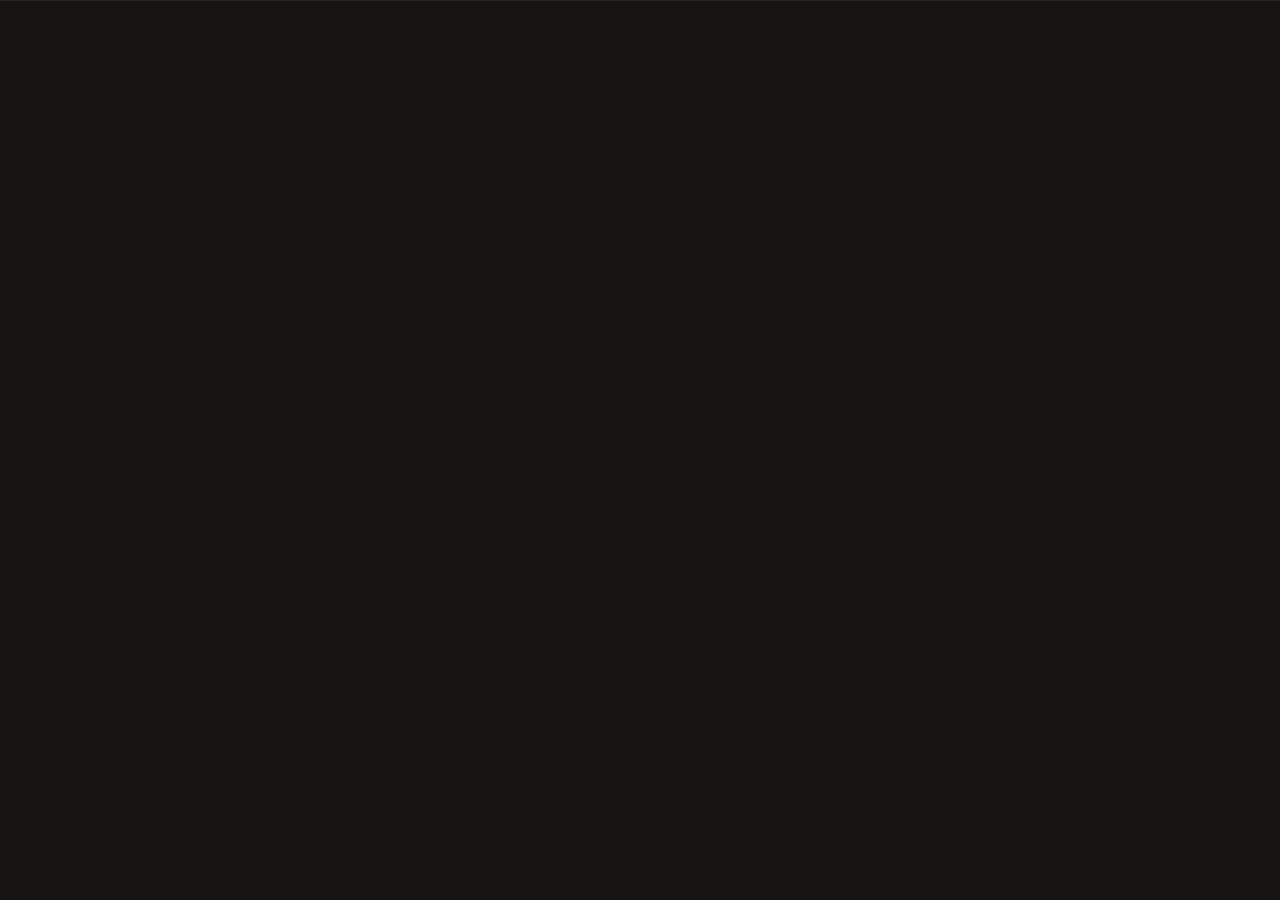
==== commit 7ce60016: "Merge pull request #1 from CalebPiusC/arena/01a08036-portfolio Portfolio: notebook-meets-changelog s" ====
--- a/index.html
+++ b/index.html
@@ -1,197 +1,38 @@
-<!DOCTYPE html>
-<!--
-  Caleb Pius — Working Studio
-  ================================================================
-  This is the page structure: the rooms of Caleb's digital studio.
-  Most changing words live in data.js, so updating the portfolio does
-  not mean hunting through this file. data.js loads before script.js.
--->
+<!doctype html>
 <html lang="en">
-<head>
-  <meta charset="UTF-8" />
-  <meta name="viewport" content="width=device-width, initial-scale=1.0" />
-  <meta name="description" content="Caleb Pius — Software Engineering student at OAU. A working studio for software, systems, automation, and a visible learning journey." />
-  <meta name="theme-color" content="#171716" />
-  <title>Caleb Pius — Working Studio</title>
-
-  <!-- Three type roles: editorial display, readable body, technical metadata. -->
-  <link rel="preconnect" href="https://fonts.googleapis.com" />
-  <link rel="preconnect" href="https://fonts.gstatic.com" crossorigin />
-  <link href="https://fonts.googleapis.com/css2?family=Bodoni+Moda:opsz,wght@6..96,500;6..96,600;6..96,700&family=DM+Mono:wght@400;500&family=Manrope:wght@400;500;600;700&display=swap" rel="stylesheet" />
-  <link rel="stylesheet" href="styles.css" />
-  <script src="data.js" defer></script>
-  <script src="script.js" defer></script>
-</head>
-
-<body>
-  <a class="skip-link" href="#main-content">Skip to content</a>
-
-  <header class="site-header" id="top">
-    <nav class="nav shell" aria-label="Main navigation">
-      <a class="wordmark" href="#top" aria-label="Caleb Pius — back to top">
-        <span class="wordmark-mark" aria-hidden="true">CP</span>
-        <span>CALEB PIUS</span>
-      </a>
-
-      <button id="menu-button" class="menu-button" type="button" aria-label="Open navigation" aria-expanded="false" aria-controls="nav-list">
-        <span aria-hidden="true"></span><span aria-hidden="true"></span>
-      </button>
-
-      <div class="nav-panel" id="nav-list">
-        <a href="#work">WORK</a>
-        <a href="#journey">JOURNEY</a>
-        <a href="#about">ABOUT</a>
-        <a href="#contact">CONTACT</a>
-        <a class="nav-external" href="https://github.com/CalebPiusC" target="_blank" rel="noopener">GITHUB <span aria-hidden="true">↗</span></a>
-      </div>
-    </nav>
-  </header>
-
-  <main id="main-content">
-    <!-- ROOM 01: ENTRY ------------------------------------------------ -->
-    <section class="hero shell" aria-labelledby="hero-name">
-      <div class="hero-topline technical">
-        <span>STUDIO / 01</span>
-        <span>OAU · ILE-IFE, NG</span>
-      </div>
-
-      <div class="hero-grid">
-        <div class="hero-copy">
-          <p class="eyebrow">SOFTWARE ENGINEERING STUDENT @ OAU</p>
-          <h1 id="hero-name"><span>CALEB</span><span>PIUS</span></h1>
-          <p class="hero-statement">I build projects to understand systems—then document what they teach me.</p>
-          <div class="hero-actions">
-            <a class="action action-primary" href="#work">VIEW THE WORK <span aria-hidden="true">↓</span></a>
-            <a class="action action-secondary" href="#journey">EXPLORE THE JOURNEY <span aria-hidden="true">↓</span></a>
-          </div>
-        </div>
-
-        <!-- A deliberately abstract studio index, not a fake product screenshot. -->
-        <aside class="status-plate" aria-label="Current focus">
-          <p class="technical plate-index">FIELD NOTE / NOW</p>
-          <div id="hero-current" class="status-plate-content"></div>
-          <div class="plate-axis" aria-hidden="true"><span></span><span></span><span></span></div>
-        </aside>
-      </div>
-
-      <div class="hero-foot technical" aria-hidden="true">
-        <span>BUILD / LEARN / REPEAT</span>
-        <span>SCROLL TO ENTER ↓</span>
-      </div>
-    </section>
-
-    <!-- ROOM 02: WORK ------------------------------------------------- -->
-    <section class="section work-section" id="work" aria-labelledby="work-heading">
-      <div class="shell">
-        <div class="section-head split-head reveal">
-          <div>
-            <p class="eyebrow">02 / SELECTED WORK</p>
-            <h2 id="work-heading">Things I have<br />actually built.</h2>
-          </div>
-          <p class="section-intro">Projects are the evidence. Each exhibit explains the problem, the system, my role, and the lesson—not a made-up measure of expertise.</p>
-        </div>
-        <!-- script.js builds the project exhibits from SITE_DATA.projects. -->
-        <div id="project-list" class="project-list" aria-live="polite"></div>
-      </div>
-    </section>
-
-    <!-- ROOM 03: AUTOMATION ------------------------------------------- -->
-    <section class="section automation-section" id="automation" aria-labelledby="automation-heading">
-      <div class="shell">
-        <div class="section-head reveal">
-          <p class="eyebrow">03 / AUTOMATION ARCHIVE</p>
-          <h2 id="automation-heading">Systems thinking,<br />made visible.</h2>
-          <p class="section-intro wide">No-code automation was not a detour. It was a practical way to learn inputs, decisions, routing, APIs, webhooks, data flow, and useful outputs.</p>
-        </div>
-        <!-- Accessible workflow diagrams are created from data.js. -->
-        <div id="automation-list" class="automation-list"></div>
-      </div>
-    </section>
-
-    <!-- ROOM 04: JOURNEY ---------------------------------------------- -->
-    <section class="section journey-section" id="journey" aria-labelledby="journey-heading">
-      <div class="shell">
-        <div class="section-head journey-head reveal">
-          <p class="eyebrow">04 / JOURNEY</p>
-          <h2 id="journey-heading">A studio grows<br />room by room.</h2>
-          <p class="section-intro">This is a progression, not a claim of arrival. New milestones can be added as the next room—not squeezed into a skill bar.</p>
-        </div>
-        <ol id="journey-list" class="journey-plan"></ol>
-      </div>
-    </section>
-
-    <!-- ROOM 05: TOOLBOX ---------------------------------------------- -->
-    <section class="section toolbox-section" id="toolbox" aria-labelledby="toolbox-heading">
-      <div class="shell">
-        <div class="toolbox-heading reveal">
-          <p class="eyebrow">05 / STUDIO TOOLBOX</p>
-          <h2 id="toolbox-heading">Tools, with context.</h2>
-          <p>Not percentage bars. Each tool belongs to a stage of the work and can move as Caleb’s practice grows.</p>
-        </div>
-        <div id="toolbox-list" class="toolbox-list"></div>
-      </div>
-    </section>
-
-    <!-- ROOM 06: BUILD LOG -------------------------------------------- -->
-    <section class="section log-section" id="log" aria-labelledby="log-heading">
-      <div class="shell log-layout">
-        <div class="log-copy reveal">
-          <p class="eyebrow">06 / BUILD LOG</p>
-          <h2 id="log-heading">The record<br />stays open.</h2>
-          <p>A compact public trail of decisions, fixes, learning, and shipped work. Newest entry first.</p>
-          <p class="technical log-instruction">EDIT data.js → COMMIT → PUSH</p>
-        </div>
-        <ol id="log-list" class="log-list" aria-label="Build log entries"></ol>
-      </div>
-    </section>
-
-    <!-- ROOM 07: ABOUT ----------------------------------------------- -->
-    <section class="section about-section" id="about" aria-labelledby="about-heading">
-      <div class="shell about-layout reveal">
-        <p class="vertical-label technical" aria-hidden="true">07 / ABOUT</p>
-        <div class="about-main">
-          <p class="eyebrow">07 / ABOUT</p>
-          <h2 id="about-heading">Still becoming.<br />Already building.</h2>
-          <div id="about-copy" class="about-copy"></div>
-        </div>
-        <aside class="principle">
-          <p class="technical">WORKING PRINCIPLE</p>
-          <blockquote>“Never ship what I can’t explain.”</blockquote>
-          <p>Useful systems need more than a working output. They need decisions I can understand, describe, and improve.</p>
-        </aside>
-      </div>
-    </section>
-
-    <!-- ROOM 08: CONTACT --------------------------------------------- -->
-    <section class="contact-section" id="contact" aria-labelledby="contact-heading">
-      <div class="shell contact-layout reveal">
-        <div>
-          <p class="eyebrow">08 / CONTACT</p>
-          <h2 id="contact-heading">Let’s build<br />something useful.</h2>
-        </div>
-        <div class="contact-side">
-          <p>If you want to talk about a project, a system, or an idea worth trying, start here.</p>
-          <div id="contact-links" class="contact-links"></div>
-        </div>
-      </div>
-    </section>
-  </main>
-
-  <footer class="site-footer">
-    <div class="shell footer-inner technical">
-      <span>© <span id="year">2026</span> CALEB PIUS</span>
-      <span>BUILT WHILE FIGURING THINGS OUT.</span>
-      <a href="#top">BACK TO ENTRY ↑</a>
-    </div>
-  </footer>
-
-  <!-- The dialog is populated only when someone opens a project. -->
-  <dialog id="project-dialog" class="project-dialog" aria-labelledby="dialog-title">
-    <div class="dialog-bar">
-      <p class="technical">PROJECT CASE STUDY</p>
-      <button id="dialog-close" class="dialog-close" type="button" aria-label="Close project case study">×</button>
-    </div>
-    <div id="dialog-content"></div>
-  </dialog>
-</body>
+  <head>
+    <meta charset="utf-8" />
+    <meta name="viewport" content="width=device-width, initial-scale=1" />
+    <meta
+      name="description"
+      content="Caleb Pius — Software Engineering student at OAU. A living studio for verified projects, learning records, systems, and experiments."
+    />
+    <meta name="theme-color" content="#151412" />
+    <meta property="og:title" content="Caleb Pius — Working Studio" />
+    <meta
+      property="og:description"
+      content="Verified work, learning records, systems, and experiments."
+    />
+    <meta property="og:type" content="website" />
+    <title>Caleb Pius — Working Studio</title>
+    <link rel="preconnect" href="https://fonts.googleapis.com" />
+    <link rel="preconnect" href="https://fonts.gstatic.com" crossorigin />
+    <link
+      href="https://fonts.googleapis.com/css2?family=Fraunces:opsz,wght@9..144,500;9..144,600;9..144,700&family=Inter:wght@400;500;600;700&family=JetBrains+Mono:wght@400;500&display=swap"
+      rel="stylesheet"
+    />
+    <link rel="stylesheet" href="styles.css" />
+    <script type="module" src="js/app.js"></script>
+  </head>
+  <body>
+    <a class="skip-link" href="#main-content">Skip to content</a>
+    <header id="site-header"></header>
+    <main id="main-content" data-page="home">
+      <noscript
+        >This studio uses JavaScript to render its evidence records.</noscript
+      >
+    </main>
+    <footer id="site-footer"></footer>
+    <div id="terminal-root"></div>
+  </body>
 </html>
--- a/styles.css
+++ b/styles.css
@@ -1,40 +1,39 @@
 /*
-  Caleb Pius — Working Studio styles
-  =====================================================================
-  Design tokens live at the top. The rest is arranged by room/section.
-  The studio is deliberately mostly neutral; individual project exhibits
-  receive their own color through --project-color and --project-accent.
+  Caleb Pius — Working Studio
+  ====================================================================
+  Material system: warm charcoal, off-white, copper, low-contrast grain.
+  VENØM areas use restrained signal red only inside their own wing.
 */
 
-/* 01. STUDIO TOKENS -------------------------------------------------- */
 :root {
-  --ground: #171716;
-  --ground-deep: #111110;
-  --surface: #201f1d;
-  --surface-raised: #292724;
-  --paper: #f1ede3;
-  --paper-soft: #c7c0b4;
-  --muted: #9c978e;
-  --line: #45423d;
-  --line-light: #686259;
-  --brass: #b99b62;
-  --brass-bright: #dcc18d;
-  --alert: #dfa07b;
-  --body: "Manrope", Arial, sans-serif;
-  --display: "Bodoni Moda", Georgia, serif;
-  --mono: "DM Mono", "SFMono-Regular", Consolas, monospace;
+  --ground: #151412;
+  --ground-deep: #0e0d0c;
+  --surface: #201d1a;
+  --surface-raised: #292521;
+  --paper: #ede8de;
+  --paper-soft: #c9c0b5;
+  --muted: #9c9388;
+  --line: #4f4941;
+  --line-soft: #38332e;
+  --copper: #c1662b;
+  --copper-light: #e1a06f;
+  --venom-red: #a8332d;
+  --venom-red-light: #e06c61;
+  --display: "Fraunces", Georgia, serif;
+  --body: "Inter", Arial, sans-serif;
+  --mono: "JetBrains Mono", Consolas, monospace;
   --shell: min(1280px, calc(100% - 80px));
-  --ease: cubic-bezier(.2, .75, .2, 1);
-}
-
-* { box-sizing: border-box; }
-
+  --ease: cubic-bezier(0.2, 0.76, 0.2, 1);
+}
+
+* {
+  box-sizing: border-box;
+}
 html {
+  scroll-behavior: smooth;
   background: var(--ground);
-  scroll-behavior: smooth;
-  scroll-padding-top: 84px;
-}
-
+  scroll-padding-top: 80px;
+}
 body {
   min-width: 320px;
   margin: 0;
@@ -43,155 +42,180 @@
   color: var(--paper);
   font-family: var(--body);
   font-size: 16px;
-  font-weight: 400;
   line-height: 1.65;
 }
-
-/* Faint dotted grain: material texture, not a decorative gradient. */
 body::before {
   content: "";
   position: fixed;
   z-index: -1;
   inset: 0;
   pointer-events: none;
-  opacity: .26;
-  background-image: radial-gradient(circle at 1px 1px, rgba(241, 237, 227, .13) .65px, transparent .8px);
+  opacity: 0.18;
+  background-image: radial-gradient(
+    circle at 1px 1px,
+    rgba(237, 232, 222, 0.2) 0.55px,
+    transparent 0.7px
+  );
   background-size: 5px 5px;
-  mask-image: linear-gradient(to bottom, black, transparent 78%);
-}
-
-::selection { background: var(--brass); color: var(--ground-deep); }
-
+  mask-image: linear-gradient(to bottom, #000, transparent 78%);
+}
+h1,
+h2,
+h3,
+p,
+blockquote {
+  margin-top: 0;
+}
+h1,
+h2,
+h3 {
+  font-weight: 500;
+}
+a {
+  color: inherit;
+}
+button {
+  font: inherit;
+}
+::selection {
+  background: var(--copper);
+  color: var(--ground-deep);
+}
 :focus-visible {
-  outline: 2px solid var(--brass-bright);
+  outline: 2px solid var(--copper-light);
   outline-offset: 4px;
 }
-
-a { color: inherit; }
-button { color: inherit; font: inherit; }
-
-h1, h2, h3, p, blockquote { margin-top: 0; }
-h1, h2, h3 { font-weight: 500; }
-
-.shell { width: var(--shell); margin-inline: auto; }
-.technical, .eyebrow { font-family: var(--mono); }
+.shell {
+  width: var(--shell);
+  margin-inline: auto;
+}
+.technical,
+.eyebrow {
+  font-family: var(--mono);
+}
+.sr-only {
+  position: absolute;
+  width: 1px;
+  height: 1px;
+  padding: 0;
+  margin: -1px;
+  overflow: hidden;
+  clip: rect(0, 0, 0, 0);
+  white-space: nowrap;
+  border: 0;
+}
 
 .skip-link {
   position: fixed;
   z-index: 100;
-  top: 12px;
-  left: 12px;
+  top: 10px;
+  left: 10px;
+  padding: 10px 13px;
   transform: translateY(-180%);
-  padding: 9px 13px;
   background: var(--paper);
   color: var(--ground-deep);
-  font-family: var(--mono);
-  font-size: 12px;
+  font: 11px var(--mono);
   text-decoration: none;
-  transition: transform .2s var(--ease);
-}
-.skip-link:focus { transform: translateY(0); }
-
+  transition: transform 0.2s var(--ease);
+}
+.skip-link:focus {
+  transform: translateY(0);
+}
 .eyebrow {
   margin-bottom: 16px;
-  color: var(--brass-bright);
-  font-size: 11px;
+  color: var(--copper-light);
+  font-size: 10px;
   font-weight: 500;
-  letter-spacing: .12em;
+  letter-spacing: 0.12em;
   line-height: 1.35;
 }
 
-/* 02. NAVIGATION ---------------------------------------------------- */
-.site-header {
+/* Shared navigation -------------------------------------------------- */
+#site-header {
   position: sticky;
   z-index: 30;
   top: 0;
-  border-bottom: 1px solid transparent;
-  transition: background-color .28s var(--ease), border-color .28s var(--ease), backdrop-filter .28s var(--ease);
-}
-.site-header.is-scrolled {
-  border-color: rgba(185, 155, 98, .25);
-  background: rgba(23, 23, 22, .86);
+  border-bottom: 1px solid rgba(79, 73, 65, 0.3);
+  background: rgba(21, 20, 18, 0.88);
   backdrop-filter: blur(12px);
 }
-
 .nav {
   display: flex;
   min-height: 72px;
   align-items: center;
   justify-content: space-between;
-  gap: 26px;
-}
-
+  gap: 25px;
+}
 .wordmark {
   display: inline-flex;
   align-items: center;
   gap: 12px;
   color: var(--paper);
-  font-family: var(--mono);
-  font-size: 12px;
-  font-weight: 500;
-  letter-spacing: .08em;
+  font: 500 11px var(--mono);
+  letter-spacing: 0.09em;
   text-decoration: none;
 }
 .wordmark-mark {
   display: grid;
-  width: 28px;
-  height: 28px;
+  width: 27px;
+  height: 27px;
   place-items: center;
-  border: 1px solid var(--brass);
-  color: var(--brass-bright);
+  border: 1px solid var(--copper);
+  color: var(--copper-light);
   font-size: 9px;
   letter-spacing: 0;
 }
-
-.nav-panel {
+.nav-links {
   display: flex;
   align-items: center;
-  gap: clamp(14px, 2vw, 28px);
-}
-.nav-panel a {
-  color: var(--paper-soft);
-  font-family: var(--mono);
-  font-size: 10px;
-  letter-spacing: .1em;
+  gap: clamp(12px, 2vw, 25px);
+}
+.nav-links a {
+  color: var(--paper-soft);
+  font: 10px var(--mono);
+  letter-spacing: 0.09em;
   text-decoration: none;
-  transition: color .18s ease;
-}
-.nav-panel a:hover, .nav-panel a:focus-visible { color: var(--brass-bright); }
-.nav-panel .nav-external {
-  padding-left: clamp(14px, 2vw, 28px);
+  transition: color 0.2s ease;
+}
+.nav-links a:hover,
+.nav-links a:focus-visible {
+  color: var(--copper-light);
+}
+.nav-links .nav-github {
+  padding-left: clamp(12px, 2vw, 25px);
   border-left: 1px solid var(--line);
-  color: var(--brass-bright);
-}
-
+  color: var(--copper-light);
+}
 .menu-button {
   display: none;
-  width: 42px;
-  height: 42px;
+  width: 41px;
+  height: 41px;
   padding: 0;
-  border: 1px solid var(--line-light);
+  border: 1px solid var(--line);
   background: transparent;
   cursor: pointer;
 }
 .menu-button span {
   display: block;
-  width: 16px;
+  width: 17px;
   height: 1px;
   margin: 5px auto;
   background: var(--paper);
-  transition: transform .2s var(--ease);
-}
-.menu-button.is-open span:first-child { transform: translateY(3px) rotate(45deg); }
-.menu-button.is-open span:last-child { transform: translateY(-3px) rotate(-45deg); }
-
-/* 03. ENTRY / HERO -------------------------------------------------- */
+  transition: transform 0.2s var(--ease);
+}
+.menu-button.is-open span:first-child {
+  transform: translateY(3px) rotate(45deg);
+}
+.menu-button.is-open span:last-child {
+  transform: translateY(-3px) rotate(-45deg);
+}
+
+/* Entry ---------------------------------------------------------------- */
 .hero {
-  position: relative;
   display: flex;
   min-height: calc(100svh - 72px);
-  padding-top: clamp(45px, 8vh, 108px);
-  padding-bottom: 36px;
+  padding-top: clamp(42px, 8vh, 100px);
+  padding-bottom: 31px;
   flex-direction: column;
   justify-content: space-between;
 }
@@ -199,351 +223,1436 @@
   content: "";
   position: absolute;
   z-index: -1;
-  top: 16%;
+  top: 18%;
   right: 5%;
-  width: min(40vw, 520px);
-  height: min(40vw, 520px);
-  border: 1px solid rgba(185, 155, 98, .18);
+  width: min(41vw, 540px);
+  aspect-ratio: 1;
+  border: 1px solid rgba(193, 102, 43, 0.28);
   border-radius: 50%;
-  box-shadow: inset 0 0 0 42px rgba(185, 155, 98, .025), 0 0 80px rgba(185, 155, 98, .035);
-}
-
-.hero-topline, .hero-foot {
+  box-shadow:
+    inset 0 0 0 42px rgba(193, 102, 43, 0.025),
+    0 0 105px rgba(193, 102, 43, 0.03);
+}
+.hero-top,
+.hero-footer {
   display: flex;
   justify-content: space-between;
   gap: 12px;
   color: var(--muted);
-  font-size: 10px;
-  letter-spacing: .1em;
-}
-.hero-topline { padding-bottom: clamp(35px, 7vh, 80px); }
-.hero-foot { padding-top: 42px; }
-
+  font-size: 9px;
+  letter-spacing: 0.09em;
+}
+.hero-top {
+  padding-bottom: clamp(45px, 8vh, 94px);
+}
+.hero-footer {
+  padding-top: 45px;
+}
 .hero-grid {
   display: grid;
-  grid-template-columns: minmax(0, 1.25fr) minmax(260px, .55fr);
+  grid-template-columns: minmax(0, 1.25fr) minmax(260px, 0.52fr);
   align-items: end;
-  gap: clamp(35px, 7vw, 120px);
-}
-
-.hero-copy h1 {
-  max-width: 720px;
-  margin-bottom: 18px;
+  gap: clamp(35px, 8vw, 130px);
+}
+.hero h1 {
+  margin-bottom: 0;
   color: var(--paper);
   font-family: var(--display);
-  font-size: clamp(4.9rem, 12.6vw, 11.5rem);
+  font-size: clamp(5rem, 13.2vw, 12rem);
   font-weight: 600;
-  letter-spacing: -.075em;
-  line-height: .73;
-}
-.hero-copy h1 span { display: block; }
-.hero-copy h1 span:last-child { margin-left: clamp(22px, 6vw, 100px); color: var(--brass-bright); }
-
-.hero-statement {
-  max-width: 510px;
-  margin: 38px 0 0;
-  color: var(--paper-soft);
-  font-size: clamp(1rem, 1.6vw, 1.22rem);
-  line-height: 1.7;
-}
-
+  letter-spacing: -0.08em;
+  line-height: 0.7;
+}
+.hero h1 span {
+  display: block;
+}
+.hero h1 span:last-child {
+  margin-left: clamp(25px, 6vw, 100px);
+  color: var(--copper-light);
+}
+.hero-copy {
+  max-width: 515px;
+  margin: 40px 0 0;
+  color: var(--paper-soft);
+  font-size: clamp(1rem, 1.6vw, 1.2rem);
+  line-height: 1.72;
+}
 .hero-actions {
   display: flex;
   flex-wrap: wrap;
-  gap: 14px;
-  margin-top: 30px;
-}
-.action {
+  gap: 12px;
+  margin-top: 31px;
+}
+.button {
   display: inline-flex;
+  min-height: 46px;
   align-items: center;
-  gap: 18px;
-  min-height: 46px;
-  padding: 0 16px;
-  border: 1px solid var(--line-light);
+  justify-content: space-between;
+  gap: 22px;
+  padding: 0 15px;
+  border: 1px solid var(--line);
   color: var(--paper);
-  font-family: var(--mono);
-  font-size: 10px;
-  letter-spacing: .09em;
+  font: 10px var(--mono);
+  letter-spacing: 0.08em;
   text-decoration: none;
-  transition: background-color .22s var(--ease), color .22s var(--ease), border-color .22s var(--ease), transform .22s var(--ease);
-}
-.action:hover { transform: translateY(-2px); }
-.action-primary { border-color: var(--brass); background: var(--brass); color: var(--ground-deep); }
-.action-primary:hover { border-color: var(--brass-bright); background: var(--brass-bright); }
-.action-secondary:hover { border-color: var(--paper-soft); background: var(--surface); }
-
-.status-plate {
+  transition:
+    transform 0.2s var(--ease),
+    border-color 0.2s ease,
+    color 0.2s ease,
+    background 0.2s ease;
+}
+.button:hover {
+  transform: translateY(-2px);
+  border-color: var(--paper);
+}
+.button-solid {
+  border-color: var(--copper);
+  background: var(--copper);
+  color: var(--ground-deep);
+}
+.button-solid:hover {
+  border-color: var(--copper-light);
+  background: var(--copper-light);
+}
+.current-plate {
   position: relative;
-  min-height: 276px;
+  min-height: 272px;
   padding: 20px;
-  border: 1px solid var(--line-light);
-  background: rgba(32, 31, 29, .55);
-}
-.status-plate::before, .status-plate::after {
+  border: 1px solid var(--line);
+  background: rgba(32, 29, 26, 0.63);
+}
+.current-plate::before,
+.current-plate::after {
   content: "";
   position: absolute;
-  width: 11px;
-  height: 11px;
-  border-color: var(--brass);
+  width: 10px;
+  height: 10px;
+  border-color: var(--copper);
   border-style: solid;
 }
-.status-plate::before { top: -1px; left: -1px; border-width: 1px 0 0 1px; }
-.status-plate::after { right: -1px; bottom: -1px; border-width: 0 1px 1px 0; }
-.plate-index { margin-bottom: 46px; color: var(--muted); font-size: 10px; letter-spacing: .09em; }
-.status-signal { margin-bottom: 10px; color: var(--brass-bright); font-size: 10px; letter-spacing: .08em; }
-.status-focus { margin-bottom: 6px; font-family: var(--display); font-size: clamp(2rem, 4vw, 3rem); line-height: 1; }
-.status-description { margin-bottom: 26px; color: var(--paper-soft); font-size: .84rem; line-height: 1.65; }
-.status-updated { color: var(--muted); font-size: 9px; letter-spacing: .08em; }
-.plate-axis { position: absolute; right: 18px; bottom: 17px; display: flex; align-items: end; gap: 4px; height: 33px; }
-.plate-axis span { display: block; width: 3px; background: var(--brass); }
-.plate-axis span:nth-child(1) { height: 10px; opacity: .45; }
-.plate-axis span:nth-child(2) { height: 22px; opacity: .7; }
-.plate-axis span:nth-child(3) { height: 33px; }
-
-/* 04. SHARED SECTION FRAME ----------------------------------------- */
-.section { position: relative; padding-block: clamp(80px, 12vw, 164px); border-top: 1px solid var(--line); }
-.section::before {
+.current-plate::before {
+  top: -1px;
+  left: -1px;
+  border-width: 1px 0 0 1px;
+}
+.current-plate::after {
+  right: -1px;
+  bottom: -1px;
+  border-width: 0 1px 1px 0;
+}
+.plate-top {
+  margin-bottom: 40px;
+  color: var(--muted);
+  font-size: 9px;
+  letter-spacing: 0.09em;
+}
+.current-signal {
+  margin-bottom: 10px;
+  color: var(--copper-light);
+  font-size: 9px;
+  letter-spacing: 0.08em;
+}
+.current-focus {
+  margin-bottom: 9px;
+  font-family: var(--display);
+  font-size: clamp(1.8rem, 3.4vw, 2.8rem);
+  letter-spacing: -0.055em;
+  line-height: 0.98;
+}
+.current-description {
+  margin-bottom: 24px;
+  color: var(--paper-soft);
+  font-size: 0.79rem;
+  line-height: 1.7;
+}
+.current-updated {
+  color: var(--muted);
+  font-size: 8px;
+  letter-spacing: 0.08em;
+}
+.plate-bars {
+  position: absolute;
+  right: 17px;
+  bottom: 17px;
+  display: flex;
+  align-items: end;
+  gap: 4px;
+  height: 32px;
+}
+.plate-bars i {
+  display: block;
+  width: 3px;
+  background: var(--copper);
+}
+.plate-bars i:nth-child(1) {
+  height: 10px;
+  opacity: 0.45;
+}
+.plate-bars i:nth-child(2) {
+  height: 22px;
+  opacity: 0.7;
+}
+.plate-bars i:nth-child(3) {
+  height: 32px;
+}
+
+/* Shared studio spaces ------------------------------------------------ */
+.studio-section {
+  position: relative;
+  padding-block: clamp(80px, 12vw, 160px);
+  border-top: 1px solid var(--line);
+}
+.studio-section::before {
+  content: "";
+  position: absolute;
+  top: -1px;
+  left: max(40px, calc((100% - 1280px) / 2));
+  width: 1px;
+  height: 29px;
+  background: var(--copper);
+}
+.studio-section h2 {
+  margin-bottom: 0;
+  font-family: var(--display);
+  font-size: clamp(3.1rem, 6.5vw, 6.3rem);
+  font-weight: 500;
+  letter-spacing: -0.07em;
+  line-height: 0.9;
+}
+.section-title {
+  display: grid;
+  grid-template-columns: minmax(0, 1fr) minmax(230px, 0.45fr);
+  align-items: end;
+  gap: 55px;
+  margin-bottom: clamp(45px, 7vw, 84px);
+}
+.section-title > p:last-child {
+  max-width: 400px;
+  margin: 0;
+  color: var(--paper-soft);
+  font-size: 0.91rem;
+}
+.side-index {
+  align-self: stretch;
+  margin: 0;
+  color: var(--muted);
+  font-size: 9px;
+  letter-spacing: 0.09em;
+  writing-mode: vertical-rl;
+  transform: rotate(180deg);
+}
+.has-motion .reveal {
+  opacity: 0;
+  transform: translateY(23px);
+  transition:
+    opacity 0.65s var(--ease),
+    transform 0.65s var(--ease);
+}
+.has-motion .reveal.visible {
+  opacity: 1;
+  transform: none;
+}
+
+/* Context ------------------------------------------------------------- */
+.intro-section {
+  background: var(--ground-deep);
+}
+.intro-grid {
+  display: grid;
+  grid-template-columns: 70px minmax(0, 1.3fr) minmax(220px, 0.55fr);
+  gap: clamp(35px, 7vw, 100px);
+  align-items: end;
+}
+.intro-grid > p:last-child {
+  max-width: 350px;
+  margin: 0;
+  color: var(--paper-soft);
+  font-size: 0.9rem;
+}
+
+/* Work exhibits ------------------------------------------------------- */
+.proof-strip {
+  display: grid;
+  grid-template-columns: repeat(3, 1fr);
+  padding: 0;
+  margin: 0 0 clamp(42px, 7vw, 78px);
+  border-top: 1px solid var(--line);
+  border-left: 1px solid var(--line);
+}
+
+.proof-strip > div {
+  min-height: 126px;
+  padding: 19px;
+  border-right: 1px solid var(--line);
+  border-bottom: 1px solid var(--line);
+}
+
+.proof-strip dt {
+  margin-bottom: 10px;
+  color: var(--copper-light);
+  font-size: 1.45rem;
+  letter-spacing: -0.05em;
+}
+
+.proof-strip dd {
+  margin: 0;
+  color: var(--paper-soft);
+  font-size: 9px;
+  letter-spacing: 0.07em;
+  line-height: 1.7;
+}
+
+.studio-archive {
+  display: grid;
+  grid-template-columns: minmax(0, 0.8fr) minmax(300px, 1fr);
+  gap: clamp(35px, 7vw, 90px);
+  margin-top: clamp(50px, 8vw, 92px);
+  padding: clamp(31px, 5vw, 53px) 0;
+  border-top: 1px solid var(--line-light);
+  border-bottom: 1px solid var(--line);
+}
+
+.studio-archive h3 {
+  margin-bottom: 18px;
+  font-family: var(--display);
+  font-size: clamp(2rem, 3.4vw, 3.2rem);
+  font-weight: 500;
+  letter-spacing: -0.065em;
+  line-height: 0.94;
+}
+
+.studio-archive > div > p:not(.eyebrow) {
+  max-width: 390px;
+  margin-bottom: 0;
+  color: var(--muted);
+  font-size: 0.86rem;
+}
+
+.studio-archive ul {
+  align-self: end;
+  padding: 0;
+  margin: 0;
+  list-style: none;
+}
+
+.studio-archive li {
+  display: grid;
+  grid-template-columns: 48px minmax(0, 1fr) max-content;
+  gap: 15px;
+  align-items: baseline;
+  padding: 12px 0;
+  border-top: 1px solid var(--line-soft);
+}
+
+.studio-archive li > span:first-child,
+.studio-archive li small,
+.studio-archive li a {
+  color: var(--copper-light);
+  font-size: 9px;
+  letter-spacing: 0.06em;
+}
+
+.studio-archive li > span:nth-child(2) {
+  color: var(--paper-soft);
+  font-size: 0.9rem;
+}
+.studio-archive li a {
+  text-decoration: none;
+}
+.studio-archive li a:hover {
+  color: var(--paper);
+}
+
+.exhibit-list {
+  display: flex;
+  flex-direction: column;
+  border-top: 1px solid var(--line);
+}
+.exhibit {
+  display: grid;
+  grid-template-columns: minmax(280px, 1fr) minmax(310px, 0.84fr);
+  min-height: 397px;
+  border-bottom: 1px solid var(--line);
+}
+.exhibit:nth-child(even) .exhibit-art {
+  order: 2;
+  border-right: 0;
+  border-left: 1px solid var(--line);
+}
+.exhibit:nth-child(even) .exhibit-copy {
+  order: 1;
+}
+.exhibit-art {
+  position: relative;
+  display: flex;
+  min-height: 334px;
+  padding: 27px;
+  overflow: hidden;
+  flex-direction: column;
+  justify-content: space-between;
+  isolation: isolate;
+  background: var(--surface);
+  border-right: 1px solid var(--line);
+}
+.exhibit-art::before {
+  content: "";
+  position: absolute;
+  z-index: -1;
+  top: 13%;
+  left: 13%;
+  width: 62%;
+  aspect-ratio: 1;
+  border: 1px solid var(--project);
+  border-radius: 50%;
+  box-shadow: inset 0 0 0 32px
+    color-mix(in srgb, var(--project) 8%, transparent);
+  opacity: 0.8;
+}
+.exhibit-art::after {
+  content: "";
+  position: absolute;
+  z-index: -1;
+  right: -12%;
+  bottom: 21%;
+  width: 68%;
+  height: 1px;
+  background: var(--project-accent);
+  transform: rotate(-32deg);
+}
+.art-rule {
+  position: absolute;
+  top: 0;
+  bottom: 26px;
+  left: 27px;
+  width: 1px;
+  background: color-mix(in srgb, var(--project) 55%, transparent);
+}
+.exhibit-art p {
+  margin: 0;
+  color: var(--project-accent);
+  font-size: 11px;
+  letter-spacing: 0.07em;
+}
+.exhibit-art h3 {
+  max-width: 310px;
+  margin: auto 0 4px;
+  font-family: var(--display);
+  font-size: clamp(2rem, 3.65vw, 3.6rem);
+  letter-spacing: -0.06em;
+  line-height: 0.93;
+}
+.exhibit-art > span:last-child {
+  color: var(--paper-soft);
+  font-size: 8px;
+  letter-spacing: 0.09em;
+}
+.exhibit-copy {
+  display: flex;
+  padding: clamp(27px, 4vw, 52px);
+  flex-direction: column;
+  justify-content: center;
+}
+.exhibit-meta {
+  display: flex;
+  align-items: flex-start;
+  justify-content: space-between;
+  gap: 14px;
+  margin-bottom: 27px;
+  color: var(--muted);
+  font-size: 9px;
+  letter-spacing: 0.065em;
+}
+.exhibit-meta span:last-child {
+  max-width: 180px;
+  padding: 4px 6px;
+  border: 1px solid var(--project);
+  color: var(--project-accent);
+  font-size: 8px;
+  text-align: right;
+}
+.exhibit-context {
+  margin-bottom: 12px;
+  color: var(--project-accent);
+  font-size: 9px;
+  letter-spacing: 0.075em;
+  line-height: 1.55;
+}
+
+.exhibit-copy h3 {
+  margin-bottom: 13px;
+  font-family: var(--display);
+  font-size: clamp(2.3rem, 4vw, 3.8rem);
+  letter-spacing: -0.065em;
+  line-height: 0.93;
+}
+.exhibit-copy > p:not(.evidence-tag) {
+  margin-bottom: 18px;
+  color: var(--paper-soft);
+  font-size: 0.9rem;
+}
+.evidence-tag {
+  margin: 0 0 23px;
+  color: var(--muted);
+  font-size: 8px;
+  letter-spacing: 0.07em;
+}
+.text-link,
+.section-link {
+  display: inline-block;
+  width: max-content;
+  max-width: 100%;
+  padding-bottom: 7px;
+  border-bottom: 1px solid var(--copper);
+  color: var(--copper-light);
+  font: 10px var(--mono);
+  letter-spacing: 0.08em;
+  text-decoration: none;
+  transition:
+    border-color 0.2s ease,
+    color 0.2s ease;
+}
+.text-link:hover,
+.section-link:hover {
+  border-color: var(--paper);
+  color: var(--paper);
+}
+.pending-action {
+  color: var(--muted);
+  font-size: 9px;
+  letter-spacing: 0.07em;
+}
+.section-link {
+  margin-top: 32px;
+}
+.full-list .exhibit {
+  min-height: 350px;
+}
+
+/* Automation wing ---------------------------------------------------- */
+.venom-preview {
+  border-color: #412521;
+  background: var(--ground-deep);
+}
+.venom-preview::before {
+  background: var(--venom-red);
+}
+.automation-preview-grid {
+  display: grid;
+  grid-template-columns: minmax(0, 1fr) minmax(250px, 0.55fr);
+  align-items: end;
+  gap: 100px;
+}
+.venom-label,
+.red-link {
+  color: var(--venom-red-light);
+  border-color: var(--venom-red);
+}
+.automation-preview-grid > div > p:not(.eyebrow) {
+  max-width: 460px;
+  margin: 26px 0 0;
+  color: var(--paper-soft);
+}
+.node-preview {
+  display: flex;
+  min-height: 270px;
+  padding: 24px;
+  border: 1px solid #5a302c;
+  flex-direction: column;
+  justify-content: center;
+  background: rgba(93, 24, 19, 0.1);
+}
+.node-preview span {
+  display: flex;
+  height: 37px;
+  align-items: center;
+  justify-content: center;
+  border: 1px solid #7e3b35;
+  color: var(--paper);
+  font: 9px var(--mono);
+  letter-spacing: 0.08em;
+}
+.node-preview i {
+  display: block;
+  width: 1px;
+  height: 22px;
+  margin: 0 auto;
+  background: var(--venom-red-light);
+}
+.automation-archive {
+  padding-block: 0 120px;
+  background: #0d0b0b;
+}
+.automation-disclaimer {
+  margin: 0;
+  padding: 22px 0;
+  border-bottom: 1px solid #452824;
+  color: var(--venom-red-light);
+  font-size: 9px;
+  letter-spacing: 0.07em;
+}
+.automation-record {
+  padding: clamp(35px, 6vw, 68px) 0;
+  border-bottom: 1px solid #452824;
+}
+.automation-record-top {
+  display: grid;
+  grid-template-columns: 90px minmax(0, 1fr) minmax(160px, 0.35fr);
+  gap: 20px;
+  align-items: start;
+}
+.automation-record-top > p {
+  margin: 7px 0 0;
+  color: var(--venom-red-light);
+  font-size: 10px;
+}
+.automation-record h2 {
+  margin: 0;
+  font-family: var(--display);
+  font-size: clamp(2.3rem, 4.6vw, 4.5rem);
+  letter-spacing: -0.065em;
+  line-height: 0.92;
+}
+.automation-status {
+  justify-self: end;
+  padding: 4px 6px;
+  border: 1px solid #8b4039;
+  color: var(--venom-red-light);
+  font-size: 8px;
+  letter-spacing: 0.06em;
+  text-align: right;
+}
+.automation-description {
+  max-width: 570px;
+  margin: 24px 0;
+  margin-left: 110px;
+  color: var(--paper-soft);
+  font-size: 0.92rem;
+}
+.flow-diagram {
+  display: flex;
+  padding: 25px 0;
+  margin: 0 0 0 110px;
+  flex-wrap: wrap;
+  gap: 0;
+  border-top: 1px solid #452824;
+  border-bottom: 1px solid #452824;
+  list-style: none;
+}
+.flow-diagram li {
+  display: flex;
+  align-items: center;
+  color: var(--paper);
+  font: 9px var(--mono);
+  letter-spacing: 0.04em;
+}
+.flow-diagram li span {
+  padding: 8px 11px;
+  border: 1px solid #6e3732;
+}
+.flow-diagram i {
+  padding: 0 8px;
+  color: var(--venom-red-light);
+  font-style: normal;
+}
+.automation-evidence {
+  max-width: 720px;
+  margin: 18px 0 0 110px;
+  color: var(--muted);
+  font-size: 8px;
+  letter-spacing: 0.06em;
+  line-height: 1.75;
+}
+
+/* Current ------------------------------------------------------------- */
+.current-section {
+  background: var(--surface);
+}
+.current-layout {
+  display: grid;
+  grid-template-columns: 70px minmax(0, 1fr) minmax(180px, 0.35fr);
+  gap: clamp(34px, 6vw, 90px);
+  align-items: end;
+}
+.current-details {
+  display: grid;
+  grid-template-columns: 1fr 1fr;
+  border-top: 1px solid var(--line);
+  border-left: 1px solid var(--line);
+}
+.current-details > div {
+  min-height: 123px;
+  padding: 18px;
+  border-right: 1px solid var(--line);
+  border-bottom: 1px solid var(--line);
+}
+.current-details p {
+  margin-bottom: 11px;
+  color: var(--muted);
+  font-size: 9px;
+  letter-spacing: 0.08em;
+}
+.current-details strong {
+  display: block;
+  color: var(--paper);
+  font-family: var(--display);
+  font-size: 1.32rem;
+  font-weight: 500;
+  letter-spacing: -0.04em;
+  line-height: 1.08;
+}
+.current-details span {
+  display: block;
+  margin-top: 9px;
+  color: var(--copper-light);
+  font-size: 8px;
+  letter-spacing: 0.05em;
+}
+.current-note {
+  margin: 0;
+  color: var(--muted);
+  font-size: 8px;
+  letter-spacing: 0.08em;
+  line-height: 1.8;
+}
+
+/* Journey ------------------------------------------------------------- */
+.journey-preview-list,
+.journey-map {
+  position: relative;
+  max-width: 1000px;
+  padding: 0;
+  margin: 0;
+  list-style: none;
+  border-top: 1px solid var(--line);
+}
+.journey-preview-list::before,
+.journey-map::before {
   content: "";
   position: absolute;
   top: 0;
-  left: max(40px, calc((100% - 1280px) / 2));
+  bottom: 0;
+  left: 12%;
   width: 1px;
-  height: 28px;
-  background: var(--brass);
-}
-.section-head { margin-bottom: clamp(45px, 7vw, 88px); }
-.split-head { display: grid; grid-template-columns: 1.1fr .5fr; align-items: end; gap: 48px; }
-.section h2 {
-  margin-bottom: 0;
+  background: var(--line);
+}
+.journey-node {
+  display: grid;
+  grid-template-columns: 12% minmax(0, 1fr);
+  gap: 45px;
+  padding: 34px 0;
+  border-bottom: 1px solid var(--line);
+}
+.node-rail {
+  position: relative;
+  color: var(--copper-light);
+  font-size: 10px;
+}
+.node-rail i {
+  position: absolute;
+  top: 3px;
+  right: -6px;
+  width: 11px;
+  height: 11px;
+  border: 2px solid var(--ground);
+  background: var(--copper);
+  transform: translateX(50%);
+}
+.journey-type {
+  margin-bottom: 10px;
+  color: var(--muted);
+  font-size: 9px;
+  letter-spacing: 0.07em;
+}
+.journey-node h3 {
+  margin-bottom: 8px;
   font-family: var(--display);
-  font-size: clamp(3rem, 6.3vw, 6.1rem);
-  font-weight: 500;
-  letter-spacing: -.065em;
-  line-height: .92;
-}
-.section-intro { max-width: 430px; margin: 0; color: var(--paper-soft); font-size: .96rem; line-height: 1.75; }
-.section-intro.wide { max-width: 610px; margin-top: 26px; }
-
-/* Only activated when JS is available, so content never disappears if
-   JavaScript fails. */
-body.js .reveal { opacity: 0; transform: translateY(22px); transition: opacity .68s var(--ease), transform .68s var(--ease); }
-body.js .reveal.is-visible { opacity: 1; transform: none; }
-
-/* 05. PROJECT EXHIBITS --------------------------------------------- */
-.project-list { display: flex; flex-direction: column; }
-.project-exhibit {
-  display: grid;
-  grid-template-columns: minmax(280px, 1fr) minmax(300px, .82fr);
+  font-size: clamp(1.65rem, 3vw, 2.4rem);
+  letter-spacing: -0.055em;
+  line-height: 1.04;
+}
+.journey-node > div:last-child > p:not(.journey-type) {
+  max-width: 600px;
+  margin-bottom: 14px;
+  color: var(--paper-soft);
+  font-size: 0.89rem;
+}
+.journey-project {
+  color: var(--copper-light);
+  font-size: 9px;
+  letter-spacing: 0.07em;
+  text-decoration: none;
+}
+.journey-map {
+  margin-inline: 0;
+}
+
+/* Toolbox ------------------------------------------------------------- */
+.toolbox-preview {
+  background: var(--ground-deep);
+}
+.toolbox-preview-layout {
+  display: grid;
+  grid-template-columns: minmax(0, 1fr) minmax(300px, 0.62fr);
+  gap: 100px;
+  align-items: end;
+}
+.toolbox-preview-layout > div:first-child > p:not(.eyebrow) {
+  max-width: 440px;
+  margin: 25px 0 0;
+  color: var(--paper-soft);
+}
+.tool-ledger {
+  border-top: 1px solid var(--line);
+}
+.tool-ledger > p {
+  margin: 0;
+  padding: 13px 0;
+  color: var(--muted);
+  font-size: 8px;
+  letter-spacing: 0.08em;
+}
+.tool-ledger > div {
+  display: flex;
+  padding: 11px 0;
+  justify-content: space-between;
+  gap: 16px;
+  border-top: 1px solid var(--line-soft);
+  color: var(--paper);
+  font-size: 0.86rem;
+}
+.tool-ledger > div span:last-child {
+  color: var(--copper-light);
+  font-size: 8px;
+  text-align: right;
+}
+.physics-wrap {
+  position: relative;
+  min-height: 430px;
+  overflow: hidden;
+  border: 1px solid var(--line);
+  background: radial-gradient(
+    circle at 50% 50%,
+    rgba(193, 102, 43, 0.07),
+    transparent 60%
+  );
+}
+.physics-wrap canvas {
+  display: block;
+  width: 100%;
+  height: 430px;
+}
+.physics-fallback {
+  position: absolute;
+  inset: 0;
+  display: grid;
+  place-content: center;
+  padding: 30px;
+  color: var(--muted);
+  text-align: center;
+}
+.physics-fallback p {
+  margin: 5px 0;
+}
+.physics-fallback p:first-child {
+  color: var(--copper-light);
+  font-size: 9px;
+  letter-spacing: 0.08em;
+}
+.tool-detail {
+  min-height: 180px;
+  padding: 30px;
+  margin-top: 24px;
+  border-left: 2px solid var(--copper);
+  background: var(--surface);
+}
+.tool-detail > p:first-child {
+  margin-bottom: 13px;
+  color: var(--copper-light);
+  font-size: 9px;
+  letter-spacing: 0.08em;
+}
+.tool-detail h2 {
+  margin-bottom: 9px;
+  font-family: var(--display);
+  font-size: 2.4rem;
+  letter-spacing: -0.06em;
+  line-height: 1;
+}
+.tool-detail > p:not(:first-child) {
+  color: var(--paper-soft);
+  font-size: 0.88rem;
+}
+.tool-detail ul {
+  padding: 0;
+  margin: 18px 0 0;
+  list-style: none;
+}
+.tool-detail li {
+  margin-top: 6px;
+  color: var(--paper-soft);
+  font-size: 0.88rem;
+}
+.tool-detail a {
+  color: var(--copper-light);
+}
+.tool-groups {
+  display: grid;
+  grid-template-columns: 1fr 1fr;
+  margin-top: 58px;
+  border-top: 1px solid var(--line);
+  border-left: 1px solid var(--line);
+}
+.tool-group {
+  min-height: 260px;
+  padding: 27px;
+  border-right: 1px solid var(--line);
+  border-bottom: 1px solid var(--line);
+}
+.tool-group > div {
+  display: flex;
+  gap: 18px;
+  align-items: baseline;
+}
+.tool-group > div p {
+  margin: 0;
+  color: var(--copper-light);
+  font-size: 9px;
+  letter-spacing: 0.07em;
+}
+.tool-group h2 {
+  margin: 0;
+  font: 500 10px var(--mono);
+  letter-spacing: 0.08em;
+}
+.tool-group ul {
+  padding: 0;
+  margin: 24px 0 0;
+  list-style: none;
+}
+.tool-group li {
+  border-top: 1px solid var(--line-soft);
+}
+.tool-group button {
+  display: flex;
+  width: 100%;
+  padding: 10px 0;
+  align-items: center;
+  justify-content: space-between;
+  gap: 15px;
+  border: 0;
+  background: transparent;
+  color: var(--paper);
+  cursor: pointer;
+  text-align: left;
+}
+.tool-group button:hover span {
+  color: var(--copper-light);
+}
+.tool-group button span {
+  font-size: 0.86rem;
+  transition: color 0.2s ease;
+}
+.tool-group button small {
+  color: var(--muted);
+  font: 8px var(--mono);
+  text-align: right;
+}
+.empty-tool {
+  display: block;
+  padding-top: 10px;
+  color: var(--muted);
+  font-size: 0.84rem;
+}
+
+/* Log ----------------------------------------------------------------- */
+.log-preview {
+  background: var(--surface);
+}
+.log-preview-layout {
+  display: grid;
+  grid-template-columns: minmax(250px, 0.68fr) minmax(390px, 1.15fr);
+  gap: clamp(60px, 10vw, 145px);
+}
+.log-preview-layout > div > p:not(.eyebrow) {
+  color: var(--copper-light);
+  font-size: 9px;
+  letter-spacing: 0.08em;
+}
+.mini-log,
+.full-log {
+  padding: 0;
+  margin: 0;
+  border-top: 1px solid var(--line);
+  list-style: none;
+}
+.mini-log li {
+  display: grid;
+  grid-template-columns: 106px 75px minmax(0, 1fr);
+  gap: 17px;
+  padding: 21px 0;
+  border-bottom: 1px solid var(--line);
+}
+.mini-log time,
+.full-log time {
+  color: var(--copper-light);
+  font-size: 9px;
+}
+.mini-log span,
+.full-log > li > span {
+  width: max-content;
+  height: max-content;
+  padding: 3px 5px;
+  border: 1px solid var(--line);
+  color: var(--paper-soft);
+  font-size: 8px;
+  letter-spacing: 0.05em;
+}
+.mini-log p {
+  margin: 0;
+  color: var(--paper-soft);
+  font-size: 0.86rem;
+}
+.full-log > li {
+  display: grid;
+  grid-template-columns: 130px 92px minmax(0, 1fr);
+  gap: 20px;
+  padding: 28px 0;
+  border-bottom: 1px solid var(--line);
+}
+.full-log div > p {
+  margin-bottom: 16px;
+  color: var(--paper-soft);
+}
+.full-log .text-link {
+  font-size: 9px;
+}
+
+/* Page leads / case studies ------------------------------------------ */
+.page-lead {
   min-height: 410px;
-  border-top: 1px solid var(--line-light);
-}
-.project-exhibit:last-child { border-bottom: 1px solid var(--line-light); }
-.project-exhibit:nth-child(even) .project-visual { order: 2; }
-.project-exhibit:nth-child(even) .project-copy { order: 1; }
-
-.project-visual {
-  position: relative;
-  display: flex;
-  min-height: 350px;
-  padding: 28px;
-  overflow: hidden;
-  flex-direction: column;
-  justify-content: space-between;
-  background: color-mix(in srgb, var(--project-color) 16%, var(--ground));
-  border-right: 1px solid var(--line-light);
-  isolation: isolate;
-}
-.project-exhibit:nth-child(even) .project-visual { border-right: 0; border-left: 1px solid var(--line-light); }
-.project-visual::before {
-  content: "";
-  position: absolute;
-  z-index: -1;
-  top: 14%;
-  left: 12%;
-  width: 64%;
-  aspect-ratio: 1;
-  border: 1px solid color-mix(in srgb, var(--project-color) 74%, transparent);
-  border-radius: 50%;
-  box-shadow: inset 0 0 0 34px color-mix(in srgb, var(--project-color) 8%, transparent);
-}
-.project-visual::after {
-  content: "";
-  position: absolute;
-  z-index: -1;
-  right: -9%;
-  bottom: 14%;
-  width: 55%;
-  height: 1px;
-  background: var(--project-accent);
-  transform: rotate(-32deg);
-  transform-origin: right;
-}
-.visual-grid-line { position: absolute; background: color-mix(in srgb, var(--project-color) 52%, transparent); }
-.visual-grid-line:first-child { top: 0; bottom: 0; left: 28px; width: 1px; }
-.visual-grid-line:nth-child(2) { right: 0; bottom: 28px; left: 0; height: 1px; }
-.visual-number { margin: 0; color: var(--project-accent); font-size: 12px; letter-spacing: .08em; }
-.visual-title { max-width: 270px; margin: auto 0 5px; font-family: var(--display); font-size: clamp(1.8rem, 3.4vw, 3.4rem); letter-spacing: -.045em; line-height: .95; }
-.visual-type { margin: 0; color: var(--paper-soft); font-size: 9px; letter-spacing: .09em; }
-
-.project-copy { display: flex; padding: clamp(28px, 4vw, 54px); flex-direction: column; justify-content: center; }
-.project-meta { display: flex; align-items: center; justify-content: space-between; gap: 14px; margin-bottom: 26px; color: var(--muted); font-size: 10px; letter-spacing: .07em; }
-.project-status { max-width: 190px; padding: 4px 7px; border: 1px solid color-mix(in srgb, var(--project-color) 62%, var(--line)); color: var(--project-accent); font-size: 9px; text-align: right; }
-.project-copy h3 { margin-bottom: 12px; font-family: var(--display); font-size: clamp(2.2rem, 4vw, 3.8rem); letter-spacing: -.06em; line-height: .95; }
-.project-summary { margin-bottom: 22px; color: var(--paper); font-size: 1.04rem; }
-.project-role { margin-bottom: 18px; color: var(--paper-soft); font-size: .87rem; }
-.project-tools { margin-bottom: 24px; color: var(--muted); font-size: 10px; letter-spacing: .04em; line-height: 1.8; }
-.text-link {
+  padding-top: clamp(80px, 13vw, 150px);
+  padding-bottom: 70px;
+}
+.page-lead h1,
+.not-found h1 {
+  max-width: 870px;
+  margin-bottom: 25px;
+  font-family: var(--display);
+  font-size: clamp(4rem, 9vw, 8.6rem);
+  letter-spacing: -0.08em;
+  line-height: 0.86;
+}
+.page-lead > p:last-child {
+  max-width: 570px;
+  color: var(--paper-soft);
+  font-size: 1rem;
+}
+.case-hero {
+  padding: clamp(70px, 11vw, 140px) 0 72px;
+  border-bottom: 1px solid var(--line);
+  background: linear-gradient(
+    120deg,
+    color-mix(in srgb, var(--project) 17%, var(--ground)),
+    var(--ground)
+  );
+}
+.back-link {
+  display: inline-block;
+  margin-bottom: 62px;
+  color: var(--copper-light);
+  font-size: 9px;
+  letter-spacing: 0.08em;
+  text-decoration: none;
+}
+.case-hero h1 {
+  max-width: 850px;
+  margin-bottom: 17px;
+  font-family: var(--display);
+  font-size: clamp(4.2rem, 10.5vw, 10rem);
+  letter-spacing: -0.085em;
+  line-height: 0.8;
+}
+.case-status {
   width: max-content;
   max-width: 100%;
-  padding: 0 0 8px;
+  padding: 4px 6px;
+  border: 1px solid var(--project);
+  color: var(--project-accent);
+  font-size: 9px;
+  letter-spacing: 0.07em;
+}
+.case-summary {
+  max-width: 650px;
+  margin: 28px 0;
+  color: var(--paper-soft);
+  font-size: 1.1rem;
+}
+.evidence-line {
+  margin: 0;
+  color: var(--muted);
+  font-size: 9px;
+  letter-spacing: 0.08em;
+}
+.case-body {
+  padding-block: 85px 130px;
+}
+.case-grid {
+  display: grid;
+  grid-template-columns: 1fr 1fr;
+  border-top: 1px solid var(--line);
+  border-left: 1px solid var(--line);
+}
+.case-grid article {
+  min-height: 190px;
+  padding: 27px;
+  border-right: 1px solid var(--line);
+  border-bottom: 1px solid var(--line);
+}
+.case-grid article > p:first-child,
+.case-tech > p:first-child,
+.case-evidence > p:first-child {
+  color: var(--copper-light);
+  font: 9px var(--mono);
+  letter-spacing: 0.08em;
+}
+.case-grid article > p:last-child {
+  margin-bottom: 0;
+  color: var(--paper-soft);
+  font-size: 0.9rem;
+}
+.case-tech,
+.case-evidence {
+  padding: 32px;
+  border: 1px solid var(--line);
+  border-top: 0;
+}
+.case-tech > p:last-child {
+  margin: 0;
+  color: var(--paper);
+  font: 10px var(--mono);
+  line-height: 1.9;
+}
+.case-evidence {
+  border-top: 0;
+  background: var(--surface);
+}
+.case-evidence > p:last-child {
+  max-width: 700px;
+  margin: 0;
+  color: var(--paper-soft);
+  font-size: 0.88rem;
+}
+
+/* About / contact / footer ------------------------------------------- */
+.about-page {
+  display: grid;
+  grid-template-columns: minmax(0, 1.1fr) minmax(260px, 0.55fr);
+  gap: 100px;
+  align-items: end;
+}
+.about-prose {
+  max-width: 660px;
+}
+.about-prose p {
+  color: var(--paper-soft);
+  font-size: 1.08rem;
+}
+.principle {
+  padding: 25px;
+  border: 1px solid var(--line);
+  border-top: 2px solid var(--copper);
+}
+.principle > p:first-child {
+  margin-bottom: 28px;
+  color: var(--copper-light);
+  font-size: 9px;
+  letter-spacing: 0.08em;
+}
+.principle blockquote {
+  margin: 0 0 20px;
+  font-family: var(--display);
+  font-size: 2.3rem;
+  letter-spacing: -0.065em;
+  line-height: 0.98;
+}
+.principle > p:last-child {
+  margin-bottom: 0;
+  color: var(--muted);
+  font-size: 0.8rem;
+}
+.contact-section {
+  padding-block: clamp(85px, 14vw, 170px);
+  border-top: 1px solid var(--line);
+  background: var(--surface-raised);
+}
+.contact-layout {
+  display: grid;
+  grid-template-columns: minmax(0, 1.1fr) minmax(270px, 0.52fr);
+  gap: 90px;
+  align-items: end;
+}
+.contact-layout h2 {
+  margin: 0;
+  font-family: var(--display);
+  font-size: clamp(3.6rem, 7.4vw, 7.2rem);
+  letter-spacing: -0.08em;
+  line-height: 0.85;
+}
+.contact-layout > div:last-child > p:not(.contact-pending) {
+  max-width: 330px;
+  margin-bottom: 26px;
+  color: var(--paper-soft);
+}
+.contact-link,
+.contact-pending {
+  display: block;
+  padding: 15px 0;
+  border-top: 1px solid var(--line);
+  color: var(--copper-light);
+  font: 10px var(--mono);
+  letter-spacing: 0.07em;
+  text-decoration: none;
+}
+.contact-link:hover {
+  padding-left: 8px;
+  color: var(--paper);
+}
+.contact-pending {
+  margin: 0;
+  border-bottom: 1px solid var(--line);
+  color: var(--muted);
+}
+.site-footer {
+  border-top: 1px solid var(--line);
+  background: var(--ground-deep);
+}
+.footer-inner {
+  display: flex;
+  min-height: 84px;
+  align-items: center;
+  justify-content: space-between;
+  gap: 24px;
+  color: var(--muted);
+  font-size: 8px;
+  letter-spacing: 0.07em;
+}
+.footer-inner > div {
+  display: flex;
+  flex-direction: column;
+  gap: 4px;
+}
+.footer-inner > div:last-child {
+  align-items: end;
+}
+.footer-inner a,
+.console-trigger {
+  color: var(--copper-light);
+  font: 8px var(--mono);
+  letter-spacing: 0.07em;
+  text-decoration: none;
+}
+.console-trigger {
+  padding: 0;
   border: 0;
-  border-bottom: 1px solid var(--brass);
   background: transparent;
-  color: var(--brass-bright);
   cursor: pointer;
-  font-family: var(--mono);
-  font-size: 10px;
-  letter-spacing: .09em;
-  text-decoration: none;
-  transition: color .2s ease, border-color .2s ease;
-}
-.text-link:hover { border-color: var(--paper); color: var(--paper); }
-
-/* 06. AUTOMATION ARCHIVE ------------------------------------------- */
-.automation-section { background: var(--ground-deep); }
-.automation-list { display: grid; border-top: 1px solid var(--line-light); }
-.automation-flow { display: grid; grid-template-columns: minmax(190px, .65fr) minmax(200px, .75fr) minmax(0, 1.5fr); gap: 38px; padding: 34px 0; border-bottom: 1px solid var(--line); }
-.automation-header > p { margin-bottom: 12px; color: var(--brass-bright); font-size: 10px; letter-spacing: .08em; }
-.automation-header h3 { margin-bottom: 0; font-family: var(--display); font-size: 1.95rem; letter-spacing: -.05em; line-height: 1; }
-.automation-description { margin-bottom: 0; color: var(--paper-soft); font-size: .88rem; }
-.workflow { display: flex; padding: 0; margin: 0; flex-wrap: wrap; align-content: center; gap: 6px 0; list-style: none; }
-.workflow-step { display: flex; align-items: center; color: var(--paper); font-family: var(--mono); font-size: 9px; letter-spacing: .02em; line-height: 1.5; }
-.workflow-step::before { content: ""; width: 5px; height: 5px; margin-right: 6px; border: 1px solid var(--brass); }
-.workflow-arrow { padding: 0 6px; color: var(--brass); }
-.automation-focus { grid-column: 2 / -1; margin: -17px 0 0; color: var(--muted); font-size: 9px; letter-spacing: .065em; }
-
-/* 07. JOURNEY ------------------------------------------------------- */
-.journey-section { overflow: hidden; }
-.journey-head { max-width: 790px; }
-.journey-head .section-intro { margin-top: 28px; }
-.journey-plan { position: relative; display: grid; padding: 0; margin: 0; list-style: none; border-top: 1px solid var(--line-light); }
-.journey-plan::before { content: ""; position: absolute; top: 0; bottom: 0; left: 14%; width: 1px; background: var(--line); }
-.journey-room { display: grid; grid-template-columns: 14% minmax(150px, .6fr) minmax(260px, 1.25fr) minmax(130px, .55fr); gap: 25px; padding: 34px 0; border-bottom: 1px solid var(--line); }
-.journey-index { position: relative; margin: 0; color: var(--brass-bright); font-size: 11px; }
-.journey-index::after { content: ""; position: absolute; top: 7px; right: -6px; width: 11px; height: 11px; border: 2px solid var(--ground); background: var(--brass); transform: translateX(50%); }
-.journey-phase { margin: 0; color: var(--muted); font-size: 10px; letter-spacing: .08em; }
-.journey-room h3 { margin-bottom: 8px; font-family: var(--display); font-size: 1.8rem; letter-spacing: -.045em; line-height: 1.04; }
-.journey-room > p:not(.journey-index):not(.journey-phase):not(.journey-evidence) { margin: 0; color: var(--paper-soft); font-size: .9rem; }
-.journey-evidence { align-self: center; margin: 0; color: var(--brass-bright); font-size: 9px; letter-spacing: .06em; line-height: 1.7; }
-
-/* 08. TOOLBOX ------------------------------------------------------- */
-.toolbox-section { background: var(--surface); }
-.toolbox-heading { display: grid; grid-template-columns: 1fr minmax(240px, .6fr); align-items: end; gap: 60px; margin-bottom: 65px; }
-.toolbox-heading h2 { grid-row: 2; }
-.toolbox-heading > p:last-child { grid-column: 2; grid-row: 2; margin: 0; color: var(--paper-soft); font-size: .92rem; }
-.toolbox-list { display: grid; grid-template-columns: repeat(2, minmax(0, 1fr)); border-top: 1px solid var(--line-light); border-left: 1px solid var(--line-light); }
-.tool-group { min-height: 295px; padding: 28px; border-right: 1px solid var(--line-light); border-bottom: 1px solid var(--line-light); }
-.tool-group-top { display: flex; gap: 17px; align-items: baseline; }
-.tool-group-top > p { margin: 0; color: var(--brass-bright); font-family: var(--mono); font-size: 10px; }
-.tool-group h3 { margin: 0; font-family: var(--mono); font-size: 11px; font-weight: 500; letter-spacing: .09em; }
-.tool-group-description { max-width: 345px; margin: 20px 0 25px; color: var(--muted); font-size: .8rem; }
-.tool-list { padding: 0; margin: 0; list-style: none; }
-.tool-list li { display: grid; grid-template-columns: minmax(0, 1fr) minmax(110px, .65fr); gap: 18px; padding: 9px 0; border-top: 1px solid rgba(156, 151, 142, .23); }
-.tool-name { color: var(--paper); font-size: .86rem; line-height: 1.4; }
-a.tool-name { color: var(--brass-bright); text-decoration-color: rgba(220, 193, 141, .55); text-underline-offset: 3px; }
-.tool-evidence { color: var(--muted); font-family: var(--mono); font-size: 9px; line-height: 1.5; }
-.external-mark { white-space: nowrap; }
-
-/* 09. BUILD LOG ----------------------------------------------------- */
-.log-layout { display: grid; grid-template-columns: minmax(260px, .63fr) minmax(390px, 1.2fr); gap: clamp(60px, 10vw, 150px); }
-.log-copy h2 { margin-bottom: 24px; }
-.log-copy > p:not(.eyebrow):not(.log-instruction) { max-width: 310px; color: var(--paper-soft); font-size: .9rem; }
-.log-instruction { margin-top: 35px; color: var(--brass-bright); font-size: 10px; letter-spacing: .08em; }
-.log-list { padding: 0; margin: 0; border-top: 1px solid var(--line-light); list-style: none; }
-.log-entry { display: grid; grid-template-columns: 106px 82px minmax(0, 1fr); gap: 18px; padding: 22px 0; border-bottom: 1px solid var(--line); }
-.log-date { color: var(--brass-bright); font-size: 10px; line-height: 1.6; }
-.log-tag { width: max-content; height: max-content; padding: 3px 5px; border: 1px solid var(--line-light); color: var(--paper-soft); font-size: 9px; letter-spacing: .04em; }
-.log-entry p { margin: 0; color: var(--paper-soft); font-size: .87rem; }
-
-/* 10. ABOUT --------------------------------------------------------- */
-.about-section { background: var(--ground-deep); }
-.about-layout { display: grid; grid-template-columns: 70px minmax(0, 1.2fr) minmax(250px, .62fr); gap: clamp(38px, 7vw, 100px); }
-.vertical-label { align-self: stretch; margin: 0; color: var(--muted); font-size: 10px; letter-spacing: .08em; writing-mode: vertical-rl; transform: rotate(180deg); }
-.about-main .eyebrow { display: none; }
-.about-main h2 { margin-bottom: 38px; }
-.about-copy { max-width: 610px; }
-.about-copy p { color: var(--paper-soft); font-size: 1rem; }
-.about-copy p:last-child { margin-bottom: 0; }
-.principle { align-self: end; padding: 25px; border: 1px solid var(--line-light); border-top: 2px solid var(--brass); }
-.principle > p:first-child { margin-bottom: 28px; color: var(--brass-bright); font-family: var(--mono); font-size: 9px; letter-spacing: .08em; }
-.principle blockquote { margin: 0 0 21px; font-family: var(--display); font-size: clamp(1.65rem, 2.7vw, 2.3rem); letter-spacing: -.05em; line-height: 1; }
-.principle > p:last-child { margin: 0; color: var(--muted); font-size: .8rem; line-height: 1.65; }
-
-/* 11. CONTACT + FOOTER --------------------------------------------- */
-.contact-section { padding-block: clamp(82px, 13vw, 170px); border-top: 1px solid var(--line); background: var(--surface-raised); }
-.contact-layout { display: grid; grid-template-columns: 1.1fr .58fr; gap: 90px; align-items: end; }
-.contact-layout h2 { margin-bottom: 0; font-family: var(--display); font-size: clamp(3.5rem, 7.3vw, 7rem); letter-spacing: -.07em; line-height: .88; }
-.contact-side > p { max-width: 340px; margin-bottom: 30px; color: var(--paper-soft); }
-.contact-links { display: flex; flex-direction: column; border-top: 1px solid var(--line-light); }
-.contact-link, .contact-pending { display: block; padding: 15px 0; margin: 0; border-bottom: 1px solid var(--line); color: var(--brass-bright); font-family: var(--mono); font-size: 10px; letter-spacing: .07em; text-decoration: none; }
-.contact-link { transition: padding-left .2s var(--ease), color .2s ease; }
-.contact-link:hover { padding-left: 8px; color: var(--paper); }
-.contact-pending { color: var(--muted); }
-.site-footer { border-top: 1px solid var(--line); background: var(--ground-deep); }
-.footer-inner { display: flex; min-height: 71px; align-items: center; justify-content: space-between; gap: 16px; color: var(--muted); font-size: 9px; letter-spacing: .07em; }
-.footer-inner a { color: var(--brass-bright); text-decoration: none; }
-.footer-inner a:hover { color: var(--paper); }
-
-/* 12. PROJECT CASE-STUDY DIALOG ------------------------------------ */
-.project-dialog {
-  width: min(920px, calc(100% - 32px));
-  max-height: min(800px, calc(100svh - 32px));
+}
+.console-trigger:hover {
+  color: var(--paper);
+}
+
+/* Terminal / boot / 404 ---------------------------------------------- */
+.terminal {
+  width: min(700px, calc(100% - 32px));
+  max-height: min(620px, calc(100svh - 32px));
   padding: 0;
+  overflow: hidden;
+  border: 1px solid var(--line);
+  background: #0c0b0a;
+  color: var(--paper);
+  box-shadow: 0 30px 80px rgba(0, 0, 0, 0.65);
+}
+.terminal::backdrop {
+  background: rgba(0, 0, 0, 0.8);
+  backdrop-filter: blur(5px);
+}
+.terminal-bar {
+  display: flex;
+  min-height: 51px;
+  padding: 0 16px;
+  align-items: center;
+  justify-content: space-between;
+  border-bottom: 1px solid var(--line);
+}
+.terminal-bar p {
+  margin: 0;
+  color: var(--copper-light);
+  font: 9px var(--mono);
+  letter-spacing: 0.08em;
+}
+.terminal-close {
+  width: 29px;
+  height: 29px;
+  border: 1px solid var(--line);
+  background: transparent;
+  color: var(--paper);
+  cursor: pointer;
+  font-size: 19px;
+}
+.terminal-close:hover {
+  background: var(--copper);
+  color: var(--ground-deep);
+}
+.terminal-output {
+  min-height: 210px;
+  max-height: 385px;
+  padding: 18px;
   overflow: auto;
-  border: 1px solid var(--line-light);
-  background: var(--surface);
+  color: var(--paper-soft);
+  font: 12px/1.7 var(--mono);
+}
+.terminal-output p {
+  margin-bottom: 7px;
+}
+.terminal-output p span,
+.terminal-command {
+  color: var(--copper-light);
+}
+.terminal-form {
+  display: flex;
+  gap: 9px;
+  padding: 14px 17px;
+  border-top: 1px solid var(--line);
+  color: var(--copper-light);
+  font: 11px var(--mono);
+}
+.terminal-form input {
+  width: 100%;
+  border: 0;
+  outline: 0;
+  background: transparent;
   color: var(--paper);
-  box-shadow: 0 30px 90px rgba(0, 0, 0, .58);
-}
-.project-dialog::backdrop { background: rgba(5, 5, 5, .77); backdrop-filter: blur(5px); }
-.dialog-bar { display: flex; min-height: 58px; padding: 0 20px; align-items: center; justify-content: space-between; border-bottom: 1px solid var(--line); }
-.dialog-bar > p { margin: 0; color: var(--brass-bright); font-size: 10px; letter-spacing: .09em; }
-.dialog-close { width: 34px; height: 34px; border: 1px solid var(--line-light); background: transparent; color: var(--paper); cursor: pointer; font-size: 23px; font-weight: 300; line-height: 1; transition: color .2s ease, background-color .2s ease; }
-.dialog-close:hover { background: var(--brass); color: var(--ground-deep); }
-.dialog-intro { padding: clamp(30px, 7vw, 65px); background: color-mix(in srgb, var(--project-color) 12%, var(--surface)); border-bottom: 1px solid var(--line-light); }
-.dialog-intro > p:first-child { margin-bottom: 22px; color: var(--brass-bright); font-size: 10px; letter-spacing: .08em; }
-.dialog-intro h2 { margin-bottom: 16px; font-family: var(--display); font-size: clamp(3rem, 7vw, 5.3rem); letter-spacing: -.07em; line-height: .85; }
-.dialog-status { width: max-content; max-width: 100%; margin-bottom: 22px; padding: 4px 6px; border: 1px solid var(--project-color); color: var(--project-color); font-size: 9px; letter-spacing: .07em; }
-.dialog-summary { max-width: 600px; margin: 0; color: var(--paper-soft); font-size: 1.05rem; }
-.case-study-grid { display: grid; grid-template-columns: 1fr 1fr; }
-.case-study-block { min-height: 180px; padding: 28px; border-right: 1px solid var(--line); border-bottom: 1px solid var(--line); }
-.case-study-block:nth-child(2n) { border-right: 0; }
-.case-study-block > p:first-child, .case-study-tools > p:first-child { margin-bottom: 16px; color: var(--brass-bright); font-size: 10px; letter-spacing: .08em; }
-.case-study-block > p:last-child { margin-bottom: 0; color: var(--paper-soft); font-size: .9rem; }
-.case-study-tools { padding: 29px; border-bottom: 1px solid var(--line); }
-.case-study-tools > p:nth-child(2) { margin-bottom: 0; color: var(--paper); font-family: var(--mono); font-size: 10px; line-height: 1.9; }
-.case-study-note { margin: 18px 0 0; padding: 12px; border-left: 2px solid var(--alert); color: var(--paper-soft); font-size: .8rem; }
-.case-study-links { display: flex; flex-wrap: wrap; gap: 24px; padding: 27px 29px; }
-
-/* 13. RESPONSIVE COMPOSITION --------------------------------------- */
-@media (max-width: 920px) {
-  :root { --shell: min(100% - 48px, 1280px); }
-  .hero-grid { grid-template-columns: minmax(0, 1fr) 265px; gap: 35px; }
-  .project-exhibit { grid-template-columns: .9fr 1fr; }
-  .automation-flow { grid-template-columns: minmax(160px, .65fr) minmax(180px, .76fr) minmax(0, 1.25fr); gap: 23px; }
-  .journey-room { grid-template-columns: 14% minmax(120px, .6fr) minmax(230px, 1.25fr); }
-  .journey-evidence { grid-column: 3; }
-  .about-layout { grid-template-columns: 42px minmax(0, 1.1fr) minmax(220px, .65fr); gap: 34px; }
+  font: inherit;
+}
+.terminal-form input::placeholder {
+  color: var(--muted);
+}
+.boot-sequence {
+  position: fixed;
+  z-index: 90;
+  inset: 0;
+  display: grid;
+  place-items: center;
+  background: var(--ground-deep);
+  color: var(--paper);
+  opacity: 1;
+  transition: opacity 0.23s ease;
+}
+.boot-sequence.leaving {
+  opacity: 0;
+}
+.boot-sequence > div {
+  width: min(390px, calc(100% - 48px));
+  padding: 20px;
+  border-left: 1px solid var(--copper);
+}
+.boot-sequence p {
+  margin: 0 0 7px;
+  font: 11px var(--mono);
+  letter-spacing: 0.04em;
+}
+.boot-sequence p:nth-child(-n + 3) {
+  color: var(--muted);
+}
+.boot-sequence p:last-of-type {
+  color: var(--copper-light);
+}
+.boot-sequence button {
+  margin-top: 20px;
+  padding: 0;
+  border: 0;
+  background: transparent;
+  color: var(--paper-soft);
+  cursor: pointer;
+  font: 9px var(--mono);
+  letter-spacing: 0.07em;
+}
+.not-found {
+  display: flex;
+  min-height: calc(100svh - 156px);
+  padding-block: 18vh 10vh;
+  flex-direction: column;
+  align-items: flex-start;
+}
+.not-found > p:not(.eyebrow) {
+  max-width: 420px;
+  margin-bottom: 29px;
+  color: var(--paper-soft);
+}
+
+/* Mobile is a considered composition, not a shrunken desktop ---------- */
+@media (max-width: 940px) {
+  :root {
+    --shell: min(100% - 48px, 1280px);
+  }
+  .hero-grid {
+    grid-template-columns: minmax(0, 1fr) 260px;
+    gap: 35px;
+  }
+  .exhibit {
+    grid-template-columns: 0.9fr 1fr;
+  }
+  .automation-preview-grid,
+  .toolbox-preview-layout {
+    gap: 52px;
+  }
+  .automation-record-top {
+    grid-template-columns: 70px minmax(0, 1fr) minmax(140px, 0.35fr);
+  }
+  .automation-description,
+  .flow-diagram,
+  .automation-evidence {
+    margin-left: 90px;
+  }
+  .current-layout {
+    grid-template-columns: 45px minmax(0, 1fr);
+  }
+  .current-note {
+    grid-column: 2;
+  }
+  .intro-grid {
+    grid-template-columns: 45px minmax(0, 1.1fr) minmax(190px, 0.57fr);
+    gap: 34px;
+  }
+  .about-page {
+    gap: 45px;
+  }
+  .case-grid {
+    grid-template-columns: 1fr 1fr;
+  }
 }
 
 @media (max-width: 700px) {
-  :root { --shell: calc(100% - 40px); }
-  html { scroll-padding-top: 65px; }
-  .nav { min-height: 64px; }
-  .wordmark { font-size: 10px; }
-  .wordmark-mark { width: 25px; height: 25px; }
-  .menu-button { display: block; }
-  .nav-panel {
+  :root {
+    --shell: calc(100% - 40px);
+  }
+  html {
+    scroll-padding-top: 65px;
+  }
+  .nav {
+    min-height: 64px;
+  }
+  .wordmark {
+    font-size: 10px;
+  }
+  .wordmark-mark {
+    width: 25px;
+    height: 25px;
+  }
+  .menu-button {
+    display: block;
+  }
+  .nav-links {
     position: absolute;
     top: 64px;
     right: 0;
@@ -556,90 +1665,357 @@
     background: var(--ground-deep);
     opacity: 0;
     pointer-events: none;
-    transition: max-height .3s var(--ease), padding .3s var(--ease), opacity .2s ease, border-color .3s ease;
-  }
-  .nav-panel.is-open { max-height: 360px; padding: 13px 20px 22px; border-color: var(--line-light); opacity: 1; pointer-events: auto; }
-  .nav-panel a { padding: 12px 0; border-bottom: 1px solid var(--line); font-size: 11px; }
-  .nav-panel .nav-external { padding-left: 0; border-left: 0; }
-
-  .hero { min-height: calc(100svh - 64px); padding-top: 32px; }
-  .hero::after { top: 27%; right: -22%; width: 84vw; height: 84vw; }
-  .hero-topline { padding-bottom: 56px; font-size: 8px; }
-  .hero-grid { grid-template-columns: 1fr; gap: 42px; }
-  .hero-copy h1 { font-size: clamp(4.6rem, 21vw, 7.8rem); }
-  .hero-copy h1 span:last-child { margin-left: 12vw; }
-  .hero-statement { max-width: 355px; margin-top: 34px; font-size: .98rem; }
-  .hero-actions { display: grid; margin-top: 28px; }
-  .action { justify-content: space-between; }
-  .status-plate { min-height: 224px; }
-  .plate-index { margin-bottom: 30px; }
-  .hero-foot { padding-top: 28px; font-size: 8px; }
-
-  .section { padding-block: 82px; }
-  .section::before { left: 20px; }
-  .section h2 { font-size: clamp(2.9rem, 14vw, 4.4rem); }
-  .split-head, .toolbox-heading, .log-layout, .contact-layout { grid-template-columns: 1fr; gap: 27px; }
-  .section-intro { max-width: 510px; }
-
-  .project-exhibit, .project-exhibit:nth-child(even) { grid-template-columns: 1fr; }
-  .project-exhibit:nth-child(even) .project-visual { order: 0; }
-  .project-exhibit:nth-child(even) .project-copy { order: 0; }
-  .project-visual, .project-exhibit:nth-child(even) .project-visual { min-height: 260px; border-right: 0; border-bottom: 1px solid var(--line-light); border-left: 0; }
-  .project-copy { padding: 30px 0 38px; }
-  .project-meta { padding-inline: 0; margin-bottom: 21px; }
-  .project-status { max-width: 145px; }
-  .project-copy h3 { font-size: 2.7rem; }
-
-  .automation-flow { grid-template-columns: 1fr; gap: 18px; padding: 31px 0; }
-  .automation-focus { grid-column: auto; margin-top: 2px; }
-  .workflow { padding-block: 7px; }
-
-  .journey-plan::before { left: 23px; }
-  .journey-room { grid-template-columns: 50px 1fr; gap: 7px 19px; padding: 28px 0; }
-  .journey-index { grid-row: span 4; }
-  .journey-index::after { top: 2px; right: 0; transform: translateX(50%); }
-  .journey-phase { grid-column: 2; }
-  .journey-room h3 { grid-column: 2; font-size: 1.7rem; }
-  .journey-room > p:not(.journey-index):not(.journey-phase):not(.journey-evidence) { grid-column: 2; }
-  .journey-evidence { grid-column: 2; margin-top: 5px; }
-
-  .toolbox-heading h2 { grid-row: auto; }
-  .toolbox-heading > p:last-child { grid-column: auto; grid-row: auto; }
-  .toolbox-list { grid-template-columns: 1fr; }
-  .tool-group { min-height: 0; padding: 25px 0; border-right: 0; }
-  .tool-list li { grid-template-columns: 1fr; gap: 4px; }
-  .tool-evidence { font-size: 8px; }
-
-  .log-copy h2 { margin-bottom: 19px; }
-  .log-entry { grid-template-columns: 1fr auto; gap: 8px 14px; padding: 19px 0; }
-  .log-entry p { grid-column: 1 / -1; }
-
-  .about-layout { grid-template-columns: 1fr; gap: 40px; }
-  .vertical-label { display: none; }
-  .about-main .eyebrow { display: block; }
-  .about-main h2 { margin-bottom: 28px; }
-  .principle { max-width: 430px; }
-
-  .contact-layout { gap: 44px; }
-  .contact-side > p { margin-bottom: 26px; }
-  .footer-inner { min-height: 92px; align-items: flex-start; padding-block: 20px; flex-direction: column; gap: 7px; }
-
-  .case-study-grid { grid-template-columns: 1fr; }
-  .case-study-block, .case-study-block:nth-child(2n) { min-height: 0; padding: 23px 20px; border-right: 0; }
-  .case-study-tools, .case-study-links { padding: 24px 20px; }
+    transition:
+      max-height 0.3s var(--ease),
+      padding 0.3s var(--ease),
+      opacity 0.2s ease,
+      border-color 0.3s ease;
+  }
+  .nav-links.is-open {
+    max-height: 500px;
+    padding: 12px 20px 22px;
+    border-color: var(--line);
+    opacity: 1;
+    pointer-events: auto;
+  }
+  .nav-links a {
+    padding: 12px 0;
+    border-bottom: 1px solid var(--line-soft);
+    font-size: 11px;
+  }
+  .nav-links .nav-github {
+    padding-left: 0;
+    border-left: 0;
+  }
+  .hero {
+    min-height: calc(100svh - 64px);
+    padding-top: 32px;
+  }
+  .hero::after {
+    top: 28%;
+    right: -23%;
+    width: 85vw;
+  }
+  .hero-top {
+    padding-bottom: 54px;
+    font-size: 8px;
+  }
+  .hero-grid {
+    grid-template-columns: 1fr;
+    gap: 42px;
+  }
+  .hero h1 {
+    font-size: clamp(4.5rem, 21vw, 7.8rem);
+  }
+  .hero h1 span:last-child {
+    margin-left: 12vw;
+  }
+  .hero-copy {
+    max-width: 360px;
+    margin-top: 33px;
+    font-size: 0.96rem;
+  }
+  .hero-actions {
+    display: grid;
+    margin-top: 28px;
+  }
+  .current-plate {
+    min-height: 225px;
+  }
+  .plate-top {
+    margin-bottom: 30px;
+  }
+  .hero-footer {
+    padding-top: 29px;
+    font-size: 8px;
+  }
+  .studio-section {
+    padding-block: 80px;
+  }
+  .studio-section::before {
+    left: 20px;
+  }
+  .studio-section h2 {
+    font-size: clamp(2.9rem, 14vw, 4.5rem);
+  }
+  .section-title,
+  .automation-preview-grid,
+  .toolbox-preview-layout,
+  .log-preview-layout,
+  .contact-layout,
+  .about-page {
+    grid-template-columns: 1fr;
+    gap: 28px;
+  }
+  .section-title > p:last-child {
+    max-width: 500px;
+  }
+  .intro-grid {
+    grid-template-columns: 1fr;
+    gap: 25px;
+  }
+  .side-index {
+    display: none;
+  }
+  .exhibit,
+  .exhibit:nth-child(even) {
+    grid-template-columns: 1fr;
+  }
+  .exhibit:nth-child(even) .exhibit-art,
+  .exhibit:nth-child(even) .exhibit-copy {
+    order: 0;
+  }
+  .exhibit-art,
+  .exhibit:nth-child(even) .exhibit-art {
+    min-height: 253px;
+    border-right: 0;
+    border-bottom: 1px solid var(--line);
+    border-left: 0;
+  }
+  .exhibit-copy {
+    padding: 30px 0 38px;
+  }
+  .exhibit-meta {
+    margin-bottom: 20px;
+  }
+  .exhibit-meta span:last-child {
+    max-width: 150px;
+  }
+  .exhibit-copy h3 {
+    font-size: 2.7rem;
+  }
+  .node-preview {
+    min-height: 235px;
+  }
+  .automation-archive {
+    padding-bottom: 80px;
+  }
+  .automation-record-top {
+    grid-template-columns: 1fr;
+    gap: 13px;
+  }
+  .automation-record-top > p {
+    margin-top: 0;
+  }
+  .automation-status {
+    justify-self: start;
+    text-align: left;
+  }
+  .automation-description,
+  .flow-diagram,
+  .automation-evidence {
+    margin-left: 0;
+  }
+  .flow-diagram {
+    display: block;
+    padding: 16px 0;
+  }
+  .flow-diagram li {
+    display: flex;
+    flex-direction: column;
+    align-items: flex-start;
+  }
+  .flow-diagram i {
+    height: 18px;
+    padding: 4px 0 0 13px;
+  }
+  .flow-diagram i::first-letter {
+    color: var(--venom-red-light);
+  }
+  .current-layout {
+    grid-template-columns: 1fr;
+    gap: 25px;
+  }
+  .current-details {
+    grid-template-columns: 1fr;
+  }
+  .current-details > div {
+    min-height: 95px;
+  }
+  .current-note {
+    grid-column: auto;
+  }
+  .journey-preview-list::before,
+  .journey-map::before {
+    left: 23px;
+  }
+  .journey-node {
+    grid-template-columns: 50px 1fr;
+    gap: 17px;
+    padding: 28px 0;
+  }
+  .node-rail i {
+    top: 0;
+    right: 0;
+  }
+  .journey-node h3 {
+    font-size: 1.7rem;
+  }
+  .tool-ledger > div {
+    align-items: flex-start;
+    flex-direction: column;
+    gap: 2px;
+  }
+  .tool-ledger > div span:last-child {
+    text-align: left;
+  }
+  .physics-wrap {
+    min-height: 0;
+  }
+  .physics-wrap canvas {
+    display: none;
+  }
+  .physics-fallback {
+    position: relative;
+    min-height: 155px;
+  }
+  .tool-groups {
+    grid-template-columns: 1fr;
+    margin-top: 38px;
+  }
+  .tool-group {
+    min-height: 0;
+    padding: 24px 0;
+    border-right: 0;
+  }
+  .tool-group button {
+    align-items: flex-start;
+    flex-direction: column;
+    gap: 4px;
+  }
+  .tool-group button small {
+    text-align: left;
+  }
+  .tool-detail {
+    padding: 23px;
+  }
+  .mini-log li {
+    grid-template-columns: 1fr auto;
+    gap: 8px 12px;
+  }
+  .mini-log p {
+    grid-column: 1 / -1;
+  }
+  .full-log > li {
+    grid-template-columns: 1fr auto;
+    gap: 8px 12px;
+  }
+  .full-log > li > div {
+    grid-column: 1 / -1;
+  }
+  .case-hero {
+    padding-block: 70px 55px;
+  }
+  .back-link {
+    margin-bottom: 43px;
+  }
+  .case-hero h1 {
+    font-size: clamp(4rem, 18vw, 6.4rem);
+  }
+  .case-body {
+    padding-block: 65px 86px;
+  }
+  .case-grid {
+    grid-template-columns: 1fr;
+  }
+  .case-grid article {
+    min-height: 0;
+    padding: 23px;
+    border-right: 0;
+  }
+  .case-tech,
+  .case-evidence {
+    padding: 25px 23px;
+  }
+  .footer-inner {
+    min-height: 114px;
+    padding-block: 21px;
+    align-items: flex-start;
+    flex-direction: column;
+    gap: 10px;
+  }
+  .footer-inner > div:last-child {
+    align-items: flex-start;
+  }
+  .console-trigger {
+    order: 3;
+  }
+  .not-found {
+    min-height: calc(100svh - 178px);
+  }
+}
+
+@media (max-width: 700px) {
+  .proof-strip {
+    grid-template-columns: 1fr;
+  }
+  .proof-strip > div {
+    min-height: 82px;
+    display: grid;
+    grid-template-columns: 55px 1fr;
+    gap: 12px;
+    align-items: center;
+  }
+  .proof-strip dt {
+    margin: 0;
+    font-size: 1.25rem;
+  }
+  .studio-archive {
+    grid-template-columns: 1fr;
+    gap: 32px;
+  }
+  .studio-archive li {
+    grid-template-columns: 40px minmax(0, 1fr);
+    gap: 10px;
+  }
+  .studio-archive li small,
+  .studio-archive li a {
+    grid-column: 2;
+  }
 }
 
 @media (max-width: 390px) {
-  :root { --shell: calc(100% - 32px); }
-  .hero-topline span:last-child { display: none; }
-  .hero-copy h1 { font-size: 4.4rem; }
-  .hero-copy h1 span:last-child { margin-left: 8vw; }
-  .hero-foot span:first-child { display: none; }
-  .hero-foot { justify-content: flex-end; }
-  .project-meta { align-items: flex-start; flex-direction: column; gap: 8px; }
+  :root {
+    --shell: calc(100% - 32px);
+  }
+  .hero-top span:last-child,
+  .hero-footer span:first-child {
+    display: none;
+  }
+  .hero-footer {
+    justify-content: flex-end;
+  }
+  .hero h1 {
+    font-size: 4.35rem;
+  }
+  .hero h1 span:last-child {
+    margin-left: 8vw;
+  }
+  .exhibit-meta {
+    flex-direction: column;
+    gap: 8px;
+  }
+  .exhibit-meta span:last-child {
+    text-align: left;
+  }
+  .flow-diagram li span {
+    max-width: 100%;
+  }
+  .automation-record h2 {
+    font-size: 2.2rem;
+  }
 }
 
 @media (prefers-reduced-motion: reduce) {
-  html { scroll-behavior: auto; }
-  *, *::before, *::after { scroll-behavior: auto !important; transition-duration: .01ms !important; animation-duration: .01ms !important; animation-iteration-count: 1 !important; }
-}
+  html {
+    scroll-behavior: auto;
+  }
+  *,
+  *::before,
+  *::after {
+    animation-duration: 0.01ms !important;
+    animation-iteration-count: 1 !important;
+    scroll-behavior: auto !important;
+    transition-duration: 0.01ms !important;
+  }
+}
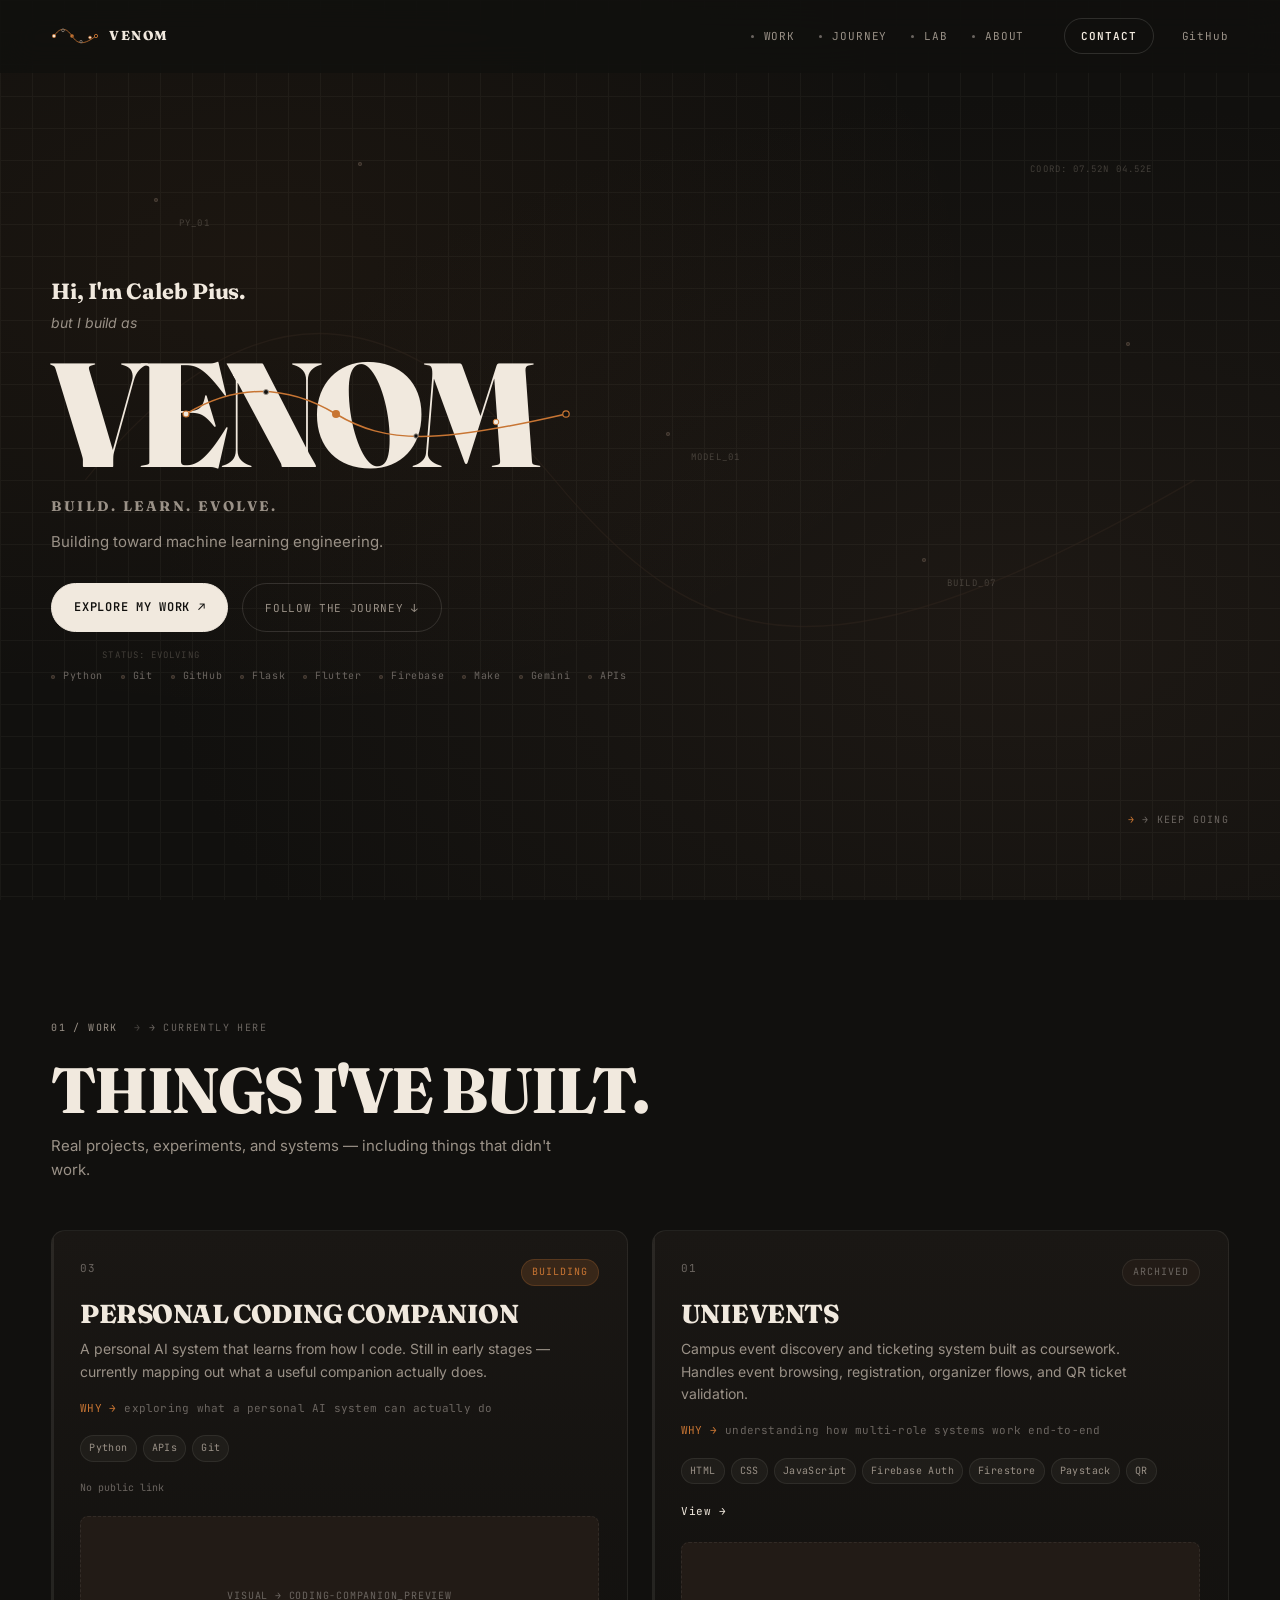
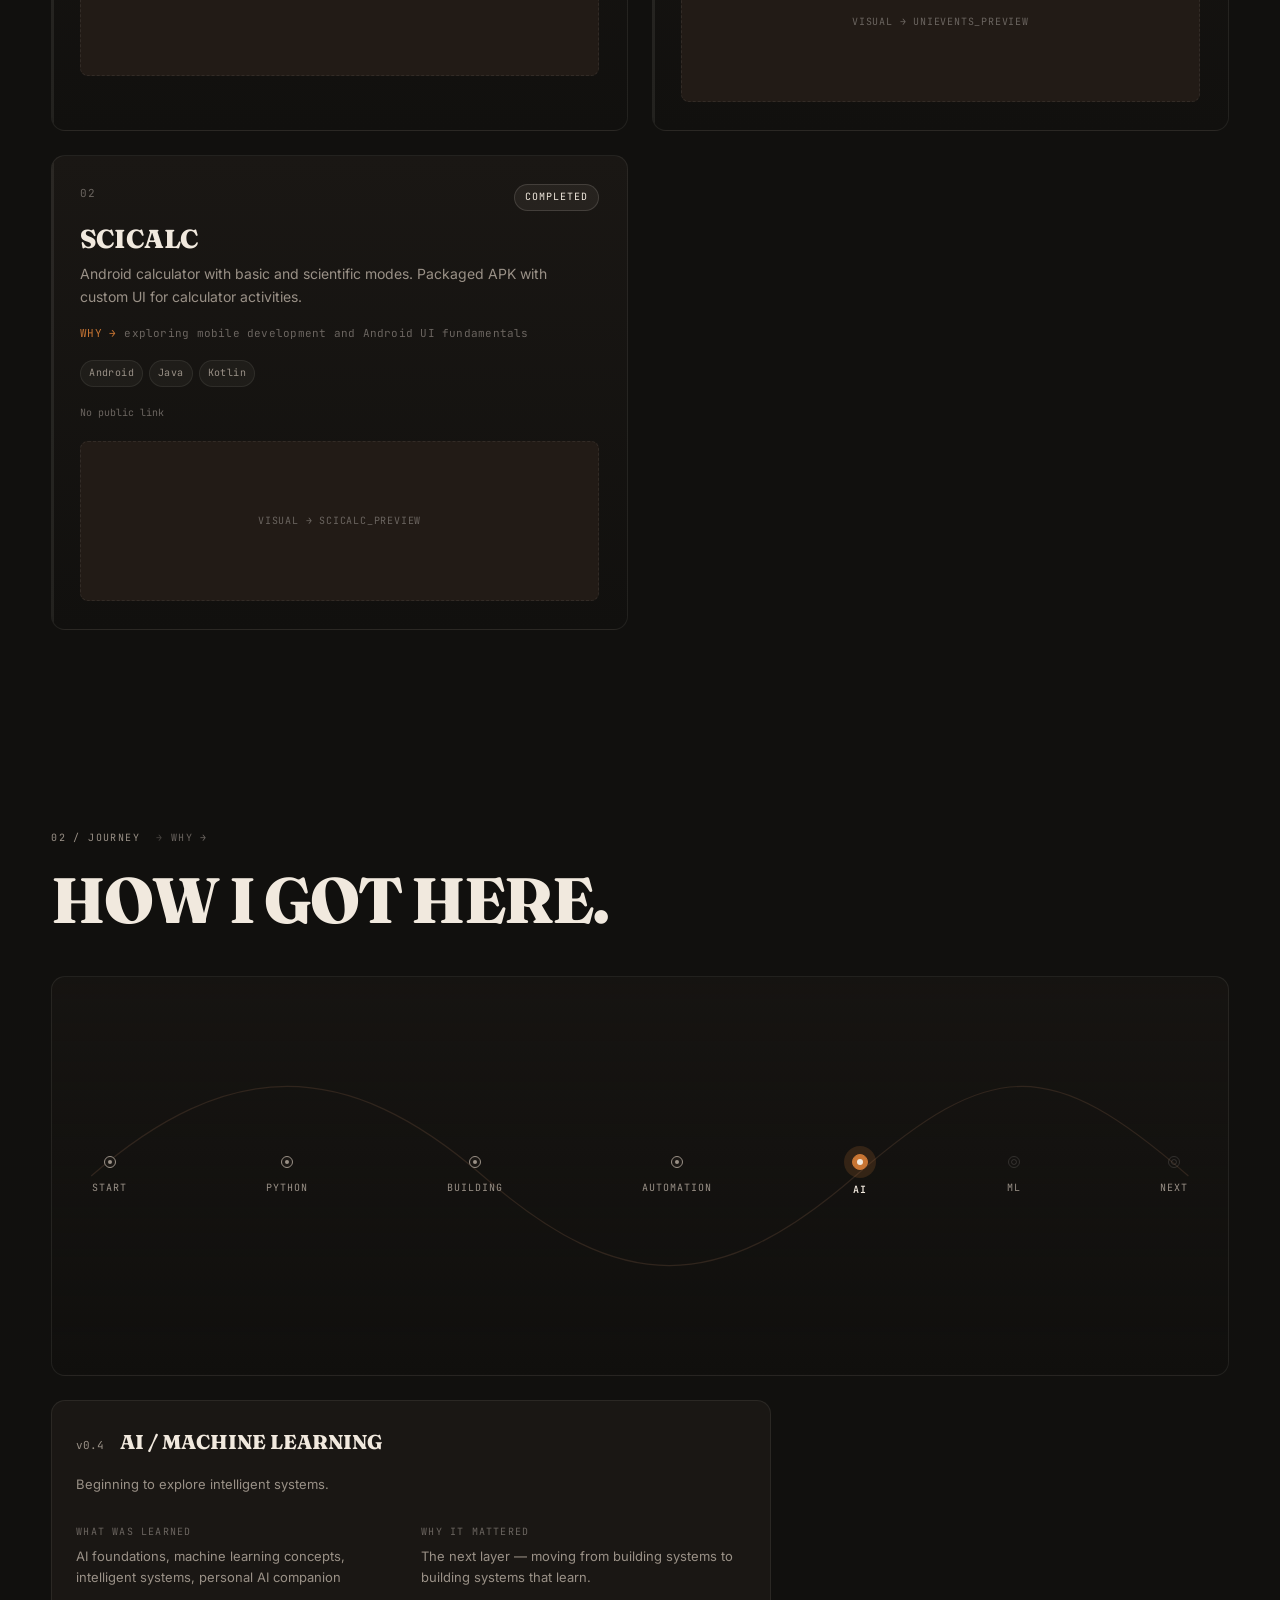
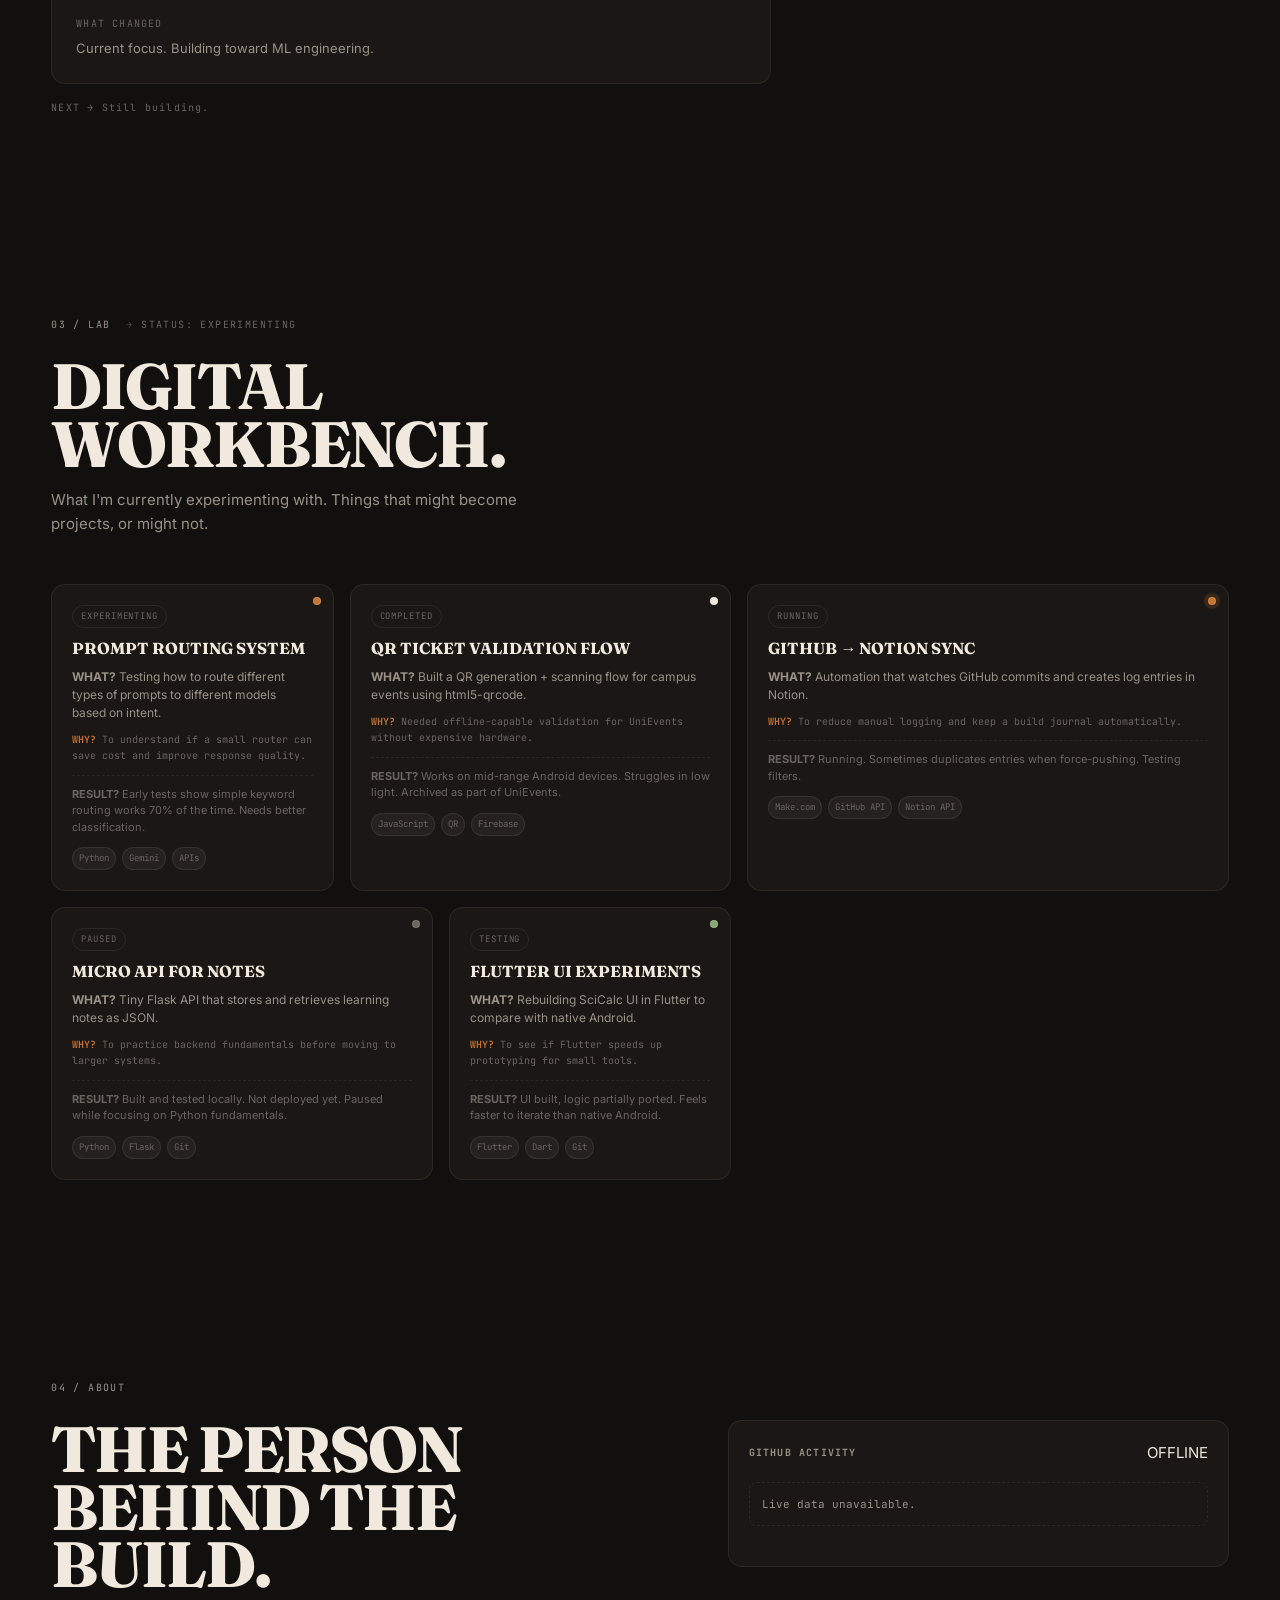
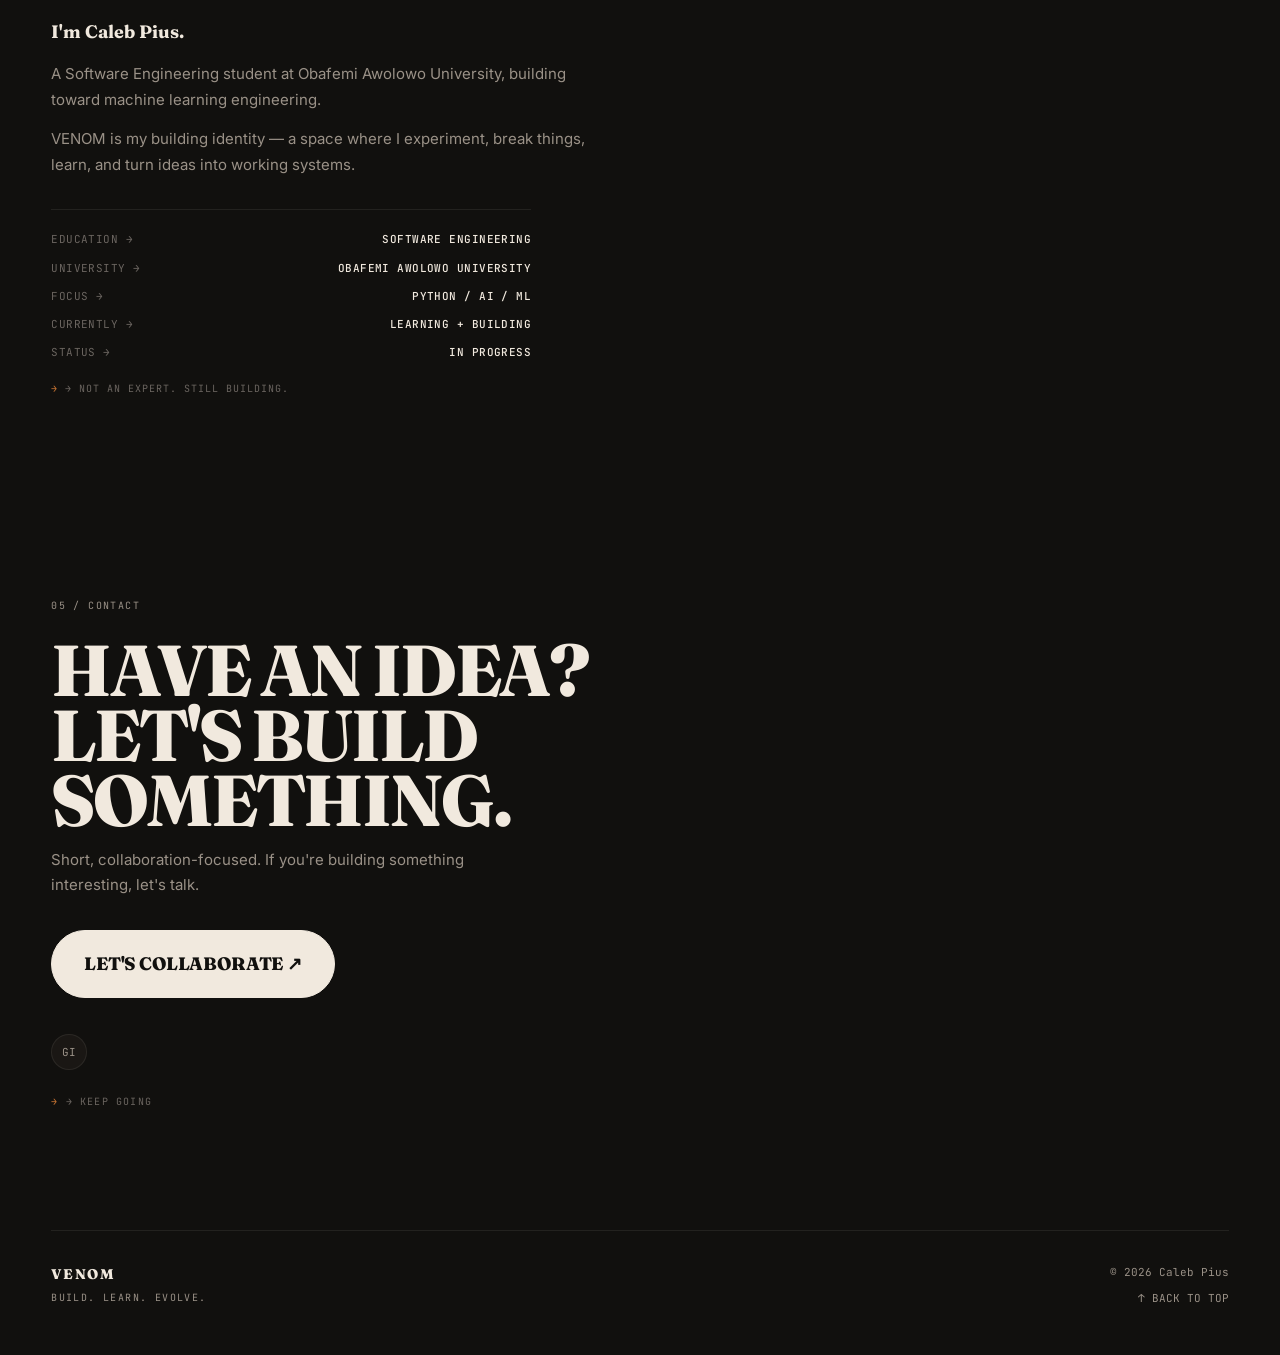
==== commit b1f569ae: "VENOM v1 — START FRESH per spec DISREGARD ALL PREVIOUS PORTFOLIO IDEAS — single source of truth is n" ====
--- a/index.html
+++ b/index.html
@@ -1,38 +1,222 @@
 <!doctype html>
 <html lang="en">
-  <head>
-    <meta charset="utf-8" />
-    <meta name="viewport" content="width=device-width, initial-scale=1" />
-    <meta
-      name="description"
-      content="Caleb Pius — Software Engineering student at OAU. A living studio for verified projects, learning records, systems, and experiments."
-    />
-    <meta name="theme-color" content="#151412" />
-    <meta property="og:title" content="Caleb Pius — Working Studio" />
-    <meta
-      property="og:description"
-      content="Verified work, learning records, systems, and experiments."
-    />
-    <meta property="og:type" content="website" />
-    <title>Caleb Pius — Working Studio</title>
-    <link rel="preconnect" href="https://fonts.googleapis.com" />
-    <link rel="preconnect" href="https://fonts.gstatic.com" crossorigin />
-    <link
-      href="https://fonts.googleapis.com/css2?family=Fraunces:opsz,wght@9..144,500;9..144,600;9..144,700&family=Inter:wght@400;500;600;700&family=JetBrains+Mono:wght@400;500&display=swap"
-      rel="stylesheet"
-    />
-    <link rel="stylesheet" href="styles.css" />
-    <script type="module" src="js/app.js"></script>
-  </head>
-  <body>
-    <a class="skip-link" href="#main-content">Skip to content</a>
-    <header id="site-header"></header>
-    <main id="main-content" data-page="home">
-      <noscript
-        >This studio uses JavaScript to render its evidence records.</noscript
-      >
-    </main>
-    <footer id="site-footer"></footer>
-    <div id="terminal-root"></div>
-  </body>
+<head>
+  <meta charset="utf-8" />
+  <meta name="viewport" content="width=device-width, initial-scale=1" />
+  <meta name="description" content="Caleb Pius — building as VENOM. Software Engineering student at OAU, building toward machine learning engineering. BUILD. LEARN. EVOLVE." />
+  <meta name="theme-color" content="#11100E" />
+  <title>Caleb Pius — building as VENOM</title>
+  <link rel="preconnect" href="https://fonts.googleapis.com" />
+  <link rel="preconnect" href="https://fonts.gstatic.com" crossorigin />
+  <link href="https://fonts.googleapis.com/css2?family=Fraunces:opsz,wght@9..144,700;9..144,800;9..144,900&family=JetBrains+Mono:wght@400;500;600&family=Inter:wght@400;500;600&display=swap" rel="stylesheet" />
+  <link rel="stylesheet" href="styles.css" />
+</head>
+<body>
+  <a class="skip-link" href="#main">Skip to content</a>
+
+  <!-- HEADER -->
+  <header id="header" aria-label="Site header">
+    <div class="header-inner">
+      <a href="#hero" class="brand-mark" aria-label="VENOM — Home">
+        <svg viewBox="0 0 64 32" width="48" height="24" aria-hidden="true" class="snake-mark">
+          <!-- continuous neural snake -->
+          <path d="M4 16 C 12 4, 20 4, 28 16 S 44 28, 60 16" fill="none" stroke="#C87533" stroke-width="1.2" stroke-linecap="round" stroke-linejoin="round" opacity="0.9"/>
+          <circle cx="4" cy="16" r="2.2" fill="#F1E9DE" stroke="#C87533" stroke-width="1"/>
+          <circle cx="16" cy="8.5" r="1.8" fill="#11100E" stroke="#9A9187" stroke-width="1"/>
+          <circle cx="28" cy="16" r="2.4" fill="#C87533" />
+          <circle cx="40" cy="23.5" r="1.6" fill="#11100E" stroke="#9A9187" stroke-width="1"/>
+          <circle cx="52" cy="18" r="1.8" fill="#F1E9DE" stroke="#C87533" stroke-width="1"/>
+          <circle cx="60" cy="16" r="2.2" fill="#11100E" stroke="#C87533" stroke-width="1.2"/>
+          <!-- small data flow ticks -->
+          <path d="M16 8.5 L 28 16" stroke="#30251D" stroke-width="0.6" stroke-dasharray="1.5 2" opacity="0.8"/>
+          <path d="M28 16 L 40 23.5" stroke="#30251D" stroke-width="0.6" stroke-dasharray="1.5 2" opacity="0.8"/>
+        </svg>
+        <span class="brand-text">VENOM</span>
+      </a>
+
+      <nav class="header-nav" aria-label="Primary">
+        <div class="nav-links" id="nav-links">
+          <a href="#work" data-nav="work"><span class="nav-dot" aria-hidden="true"></span><span class="nav-label">WORK</span></a>
+          <a href="#journey" data-nav="journey"><span class="nav-dot" aria-hidden="true"></span><span class="nav-label">JOURNEY</span></a>
+          <a href="#lab" data-nav="lab"><span class="nav-dot" aria-hidden="true"></span><span class="nav-label">LAB</span></a>
+          <a href="#about" data-nav="about"><span class="nav-dot" aria-hidden="true"></span><span class="nav-label">ABOUT</span></a>
+        </div>
+        <a href="#contact" class="nav-contact" data-nav="contact">CONTACT</a>
+        <a href="https://github.com/CalebPiusC" target="_blank" rel="noopener" class="nav-github" aria-label="GitHub">GitHub</a>
+      </nav>
+
+      <div class="header-mobile">
+        <div class="mobile-active" id="mobile-active">WORK</div>
+        <button id="menu-toggle" aria-label="Toggle menu" aria-expanded="false">
+          <span class="menu-line"></span>
+          <span class="menu-line"></span>
+        </button>
+      </div>
+    </div>
+
+    <div class="mobile-menu" id="mobile-menu" aria-hidden="true">
+      <a href="#work" data-nav="work">WORK</a>
+      <a href="#journey" data-nav="journey">JOURNEY</a>
+      <a href="#lab" data-nav="lab">LAB</a>
+      <a href="#about" data-nav="about">ABOUT</a>
+      <a href="#contact" data-nav="contact">CONTACT ↗</a>
+      <a href="https://github.com/CalebPiusC" target="_blank" rel="noopener">GITHUB</a>
+    </div>
+  </header>
+
+  <main id="main">
+    <!-- HERO -->
+    <section id="hero" aria-label="Hero">
+      <div class="hero-bg" aria-hidden="true">
+        <div class="hero-grid"></div>
+        <div class="hero-nodes">
+          <span class="node n1"></span><span class="node n2"></span><span class="node n3"></span><span class="node n4"></span><span class="node n5"></span>
+        </div>
+        <div class="hero-labels">
+          <span class="tlabel l1">PY_01</span>
+          <span class="tlabel l2">MODEL_01</span>
+          <span class="tlabel l3">BUILD_07</span>
+          <span class="tlabel l4">STATUS: EVOLVING</span>
+          <span class="tlabel l5">COORD: 07.52N 04.52E</span>
+        </div>
+        <svg class="hero-path" viewBox="0 0 1200 600" preserveAspectRatio="none" aria-hidden="true">
+          <path id="hero-path-el" d="M 80 320 C 240 180, 380 200, 520 320 S 780 460, 1120 320" fill="none" stroke="#30251D" stroke-width="1" stroke-dasharray="1200" stroke-dashoffset="1200"/>
+        </svg>
+      </div>
+
+      <div class="hero-inner">
+        <div class="hero-copy">
+          <div class="hero-line h1" data-animate="hero-1">Hi, I'm Caleb Pius.</div>
+          <div class="hero-line h2" data-animate="hero-2">but I build as</div>
+          <div class="hero-venom-wrap" data-animate="hero-3">
+            <h1 class="hero-venom">VENOM</h1>
+            <svg viewBox="0 0 400 80" class="venom-snake" aria-hidden="true">
+              <path d="M 10 40 C 60 10, 110 10, 160 40 S 260 70, 390 40" fill="none" stroke="#C87533" stroke-width="1.5" stroke-linecap="round" class="venom-path"/>
+              <circle cx="10" cy="40" r="3" fill="#F1E9DE" stroke="#C87533" stroke-width="1.2" class="venom-node"/>
+              <circle cx="90" cy="18" r="2.5" fill="#11100E" stroke="#9A9187" stroke-width="1" class="venom-node"/>
+              <circle cx="160" cy="40" r="4" fill="#C87533" class="venom-node"/>
+              <circle cx="240" cy="62" r="2.2" fill="#11100E" stroke="#9A9187" stroke-width="1" class="venom-node"/>
+              <circle cx="320" cy="48" r="2.8" fill="#F1E9DE" stroke="#C87533" stroke-width="1" class="venom-node"/>
+              <circle cx="390" cy="40" r="3.2" fill="#11100E" stroke="#C87533" stroke-width="1.2" class="venom-node"/>
+            </svg>
+          </div>
+          <div class="hero-ble" data-animate="hero-4">BUILD. LEARN. EVOLVE.</div>
+          <div class="hero-sub" data-animate="hero-5">Building toward machine learning engineering.</div>
+          <div class="hero-ctas" data-animate="hero-6">
+            <a href="#work" class="cta-primary">EXPLORE MY WORK ↗</a>
+            <a href="#journey" class="cta-secondary">FOLLOW THE JOURNEY ↓</a>
+          </div>
+          <div class="tool-row" id="tool-row" data-animate="hero-7" aria-label="Tools"></div>
+        </div>
+      </div>
+
+      <div class="hero-annotation a1" aria-hidden="true">→ KEEP GOING</div>
+    </section>
+
+    <!-- WORK -->
+    <section id="work" class="section">
+      <div class="section-meta">
+        <span class="sec-num">01 / WORK</span>
+        <span class="sec-annotation">→ CURRENTLY HERE</span>
+      </div>
+      <div class="section-head">
+        <h2 class="sec-title">THINGS I'VE BUILT.</h2>
+        <p class="sec-desc">Real projects, experiments, and systems — including things that didn't work.</p>
+      </div>
+      <div class="work-canvas" id="work-canvas"></div>
+    </section>
+
+    <!-- JOURNEY -->
+    <section id="journey" class="section">
+      <div class="section-meta">
+        <span class="sec-num">02 / JOURNEY</span>
+        <span class="sec-annotation">WHY →</span>
+      </div>
+      <div class="section-head">
+        <h2 class="sec-title">HOW I GOT HERE.</h2>
+      </div>
+      <div class="journey-canvas">
+        <svg id="journey-path-svg" viewBox="0 0 1200 400" preserveAspectRatio="none" aria-hidden="true">
+          <path id="journey-path" d="M 40 200 C 180 80, 300 80, 440 200 S 680 320, 820 200 S 1020 80, 1160 200" fill="none" stroke="#30251D" stroke-width="1.2" stroke-dasharray="1400" stroke-dashoffset="1400"/>
+        </svg>
+        <div id="journey-nodes" class="journey-nodes"></div>
+      </div>
+      <div id="journey-detail" class="journey-detail" aria-live="polite"></div>
+      <div class="journey-annotation" aria-hidden="true">NEXT → Still building.</div>
+    </section>
+
+    <!-- LAB -->
+    <section id="lab" class="section">
+      <div class="section-meta">
+        <span class="sec-num">03 / LAB</span>
+        <span class="sec-annotation">STATUS: EXPERIMENTING</span>
+      </div>
+      <div class="section-head">
+        <h2 class="sec-title">DIGITAL WORKBENCH.</h2>
+        <p class="sec-desc">What I'm currently experimenting with. Things that might become projects, or might not.</p>
+      </div>
+      <div class="lab-canvas" id="lab-canvas"></div>
+    </section>
+
+    <!-- ABOUT -->
+    <section id="about" class="section">
+      <div class="section-meta">
+        <span class="sec-num">04 / ABOUT</span>
+      </div>
+      <div class="about-layout">
+        <div class="about-main">
+          <h2 class="sec-title">THE PERSON BEHIND THE BUILD.</h2>
+          <div class="about-copy" id="about-copy"></div>
+          <div class="about-meta">
+            <div class="meta-row"><span>EDUCATION →</span><span>SOFTWARE ENGINEERING</span></div>
+            <div class="meta-row"><span>UNIVERSITY →</span><span>OBAFEMI AWOLOWO UNIVERSITY</span></div>
+            <div class="meta-row"><span>FOCUS →</span><span>PYTHON / AI / ML</span></div>
+            <div class="meta-row"><span>CURRENTLY →</span><span>LEARNING + BUILDING</span></div>
+            <div class="meta-row"><span>STATUS →</span><span>IN PROGRESS</span></div>
+          </div>
+          <div class="about-annotation">→ NOT AN EXPERT. STILL BUILDING.</div>
+        </div>
+        <div class="about-side">
+          <div class="github-card">
+            <div class="github-head">
+              <h4>GITHUB ACTIVITY</h4>
+              <span id="contrib-status" class="mono"></span>
+            </div>
+            <div id="contrib-graph"></div>
+            <div id="contrib-stats" class="contrib-stats"></div>
+          </div>
+        </div>
+      </div>
+    </section>
+
+    <!-- CONTACT -->
+    <section id="contact" class="section">
+      <div class="section-meta">
+        <span class="sec-num">05 / CONTACT</span>
+      </div>
+      <div class="contact-inner">
+        <h2 class="contact-title">HAVE AN IDEA?<br/>LET'S BUILD SOMETHING.</h2>
+        <p class="contact-sub">Short, collaboration-focused. If you're building something interesting, let's talk.</p>
+        <a href="mailto:calebpius101@gmail.com" class="contact-cta" id="contact-cta">LET'S COLLABORATE ↗</a>
+        <div class="contact-icons" id="contact-icons"></div>
+        <div class="contact-annotation" aria-hidden="true">→ KEEP GOING</div>
+      </div>
+    </section>
+
+    <footer id="footer">
+      <div class="footer-inner">
+        <div class="footer-left">
+          <div class="footer-venom">VENOM</div>
+          <div class="footer-ble">BUILD. LEARN. EVOLVE.</div>
+        </div>
+        <div class="footer-right">
+          <div>© 2026 Caleb Pius</div>
+          <a href="#hero" class="back-top">↑ BACK TO TOP</a>
+        </div>
+      </div>
+    </footer>
+  </main>
+
+  <script type="module" src="js/app.js"></script>
+</body>
 </html>
--- a/styles.css
+++ b/styles.css
@@ -1,2021 +1,386 @@
-/*
-  Caleb Pius — Working Studio
-  ====================================================================
-  Material system: warm charcoal, off-white, copper, low-contrast grain.
-  VENØM areas use restrained signal red only inside their own wing.
+/* VENOM — Caleb Pius — BUILD. LEARN. EVOLVE.
+   Palette: Copper #C87533, Dark base #11100E, Secondary dark brown #30251D, Muted warm grey #9A9187, Warm ivory #F1E9DE
+   Single source of truth per spec — disregard all previous portfolio ideas
 */
 
-:root {
-  --ground: #151412;
-  --ground-deep: #0e0d0c;
-  --surface: #201d1a;
-  --surface-raised: #292521;
-  --paper: #ede8de;
-  --paper-soft: #c9c0b5;
-  --muted: #9c9388;
-  --line: #4f4941;
-  --line-soft: #38332e;
-  --copper: #c1662b;
-  --copper-light: #e1a06f;
-  --venom-red: #a8332d;
-  --venom-red-light: #e06c61;
-  --display: "Fraunces", Georgia, serif;
-  --body: "Inter", Arial, sans-serif;
-  --mono: "JetBrains Mono", Consolas, monospace;
-  --shell: min(1280px, calc(100% - 80px));
-  --ease: cubic-bezier(0.2, 0.76, 0.2, 1);
-}
-
-* {
-  box-sizing: border-box;
-}
-html {
-  scroll-behavior: smooth;
-  background: var(--ground);
-  scroll-padding-top: 80px;
-}
-body {
-  min-width: 320px;
-  margin: 0;
-  overflow-x: hidden;
-  background: var(--ground);
-  color: var(--paper);
-  font-family: var(--body);
-  font-size: 16px;
-  line-height: 1.65;
-}
-body::before {
-  content: "";
-  position: fixed;
-  z-index: -1;
-  inset: 0;
-  pointer-events: none;
-  opacity: 0.18;
-  background-image: radial-gradient(
-    circle at 1px 1px,
-    rgba(237, 232, 222, 0.2) 0.55px,
-    transparent 0.7px
-  );
-  background-size: 5px 5px;
-  mask-image: linear-gradient(to bottom, #000, transparent 78%);
-}
-h1,
-h2,
-h3,
-p,
-blockquote {
-  margin-top: 0;
-}
-h1,
-h2,
-h3 {
-  font-weight: 500;
-}
-a {
-  color: inherit;
-}
-button {
-  font: inherit;
-}
-::selection {
-  background: var(--copper);
-  color: var(--ground-deep);
-}
-:focus-visible {
-  outline: 2px solid var(--copper-light);
-  outline-offset: 4px;
-}
-.shell {
-  width: var(--shell);
-  margin-inline: auto;
-}
-.technical,
-.eyebrow {
-  font-family: var(--mono);
-}
-.sr-only {
-  position: absolute;
-  width: 1px;
-  height: 1px;
-  padding: 0;
-  margin: -1px;
-  overflow: hidden;
-  clip: rect(0, 0, 0, 0);
-  white-space: nowrap;
-  border: 0;
-}
-
-.skip-link {
-  position: fixed;
-  z-index: 100;
-  top: 10px;
-  left: 10px;
-  padding: 10px 13px;
-  transform: translateY(-180%);
-  background: var(--paper);
-  color: var(--ground-deep);
-  font: 11px var(--mono);
-  text-decoration: none;
-  transition: transform 0.2s var(--ease);
-}
-.skip-link:focus {
-  transform: translateY(0);
-}
-.eyebrow {
-  margin-bottom: 16px;
-  color: var(--copper-light);
-  font-size: 10px;
-  font-weight: 500;
-  letter-spacing: 0.12em;
-  line-height: 1.35;
-}
-
-/* Shared navigation -------------------------------------------------- */
-#site-header {
-  position: sticky;
-  z-index: 30;
-  top: 0;
-  border-bottom: 1px solid rgba(79, 73, 65, 0.3);
-  background: rgba(21, 20, 18, 0.88);
-  backdrop-filter: blur(12px);
-}
-.nav {
-  display: flex;
-  min-height: 72px;
-  align-items: center;
-  justify-content: space-between;
-  gap: 25px;
-}
-.wordmark {
-  display: inline-flex;
-  align-items: center;
-  gap: 12px;
-  color: var(--paper);
-  font: 500 11px var(--mono);
-  letter-spacing: 0.09em;
-  text-decoration: none;
-}
-.wordmark-mark {
-  display: grid;
-  width: 27px;
-  height: 27px;
-  place-items: center;
-  border: 1px solid var(--copper);
-  color: var(--copper-light);
-  font-size: 9px;
-  letter-spacing: 0;
-}
-.nav-links {
-  display: flex;
-  align-items: center;
-  gap: clamp(12px, 2vw, 25px);
-}
-.nav-links a {
-  color: var(--paper-soft);
-  font: 10px var(--mono);
-  letter-spacing: 0.09em;
-  text-decoration: none;
-  transition: color 0.2s ease;
-}
-.nav-links a:hover,
-.nav-links a:focus-visible {
-  color: var(--copper-light);
-}
-.nav-links .nav-github {
-  padding-left: clamp(12px, 2vw, 25px);
-  border-left: 1px solid var(--line);
-  color: var(--copper-light);
-}
-.menu-button {
-  display: none;
-  width: 41px;
-  height: 41px;
-  padding: 0;
-  border: 1px solid var(--line);
-  background: transparent;
-  cursor: pointer;
-}
-.menu-button span {
-  display: block;
-  width: 17px;
-  height: 1px;
-  margin: 5px auto;
-  background: var(--paper);
-  transition: transform 0.2s var(--ease);
-}
-.menu-button.is-open span:first-child {
-  transform: translateY(3px) rotate(45deg);
-}
-.menu-button.is-open span:last-child {
-  transform: translateY(-3px) rotate(-45deg);
-}
-
-/* Entry ---------------------------------------------------------------- */
-.hero {
-  display: flex;
-  min-height: calc(100svh - 72px);
-  padding-top: clamp(42px, 8vh, 100px);
-  padding-bottom: 31px;
-  flex-direction: column;
-  justify-content: space-between;
-}
-.hero::after {
-  content: "";
-  position: absolute;
-  z-index: -1;
-  top: 18%;
-  right: 5%;
-  width: min(41vw, 540px);
-  aspect-ratio: 1;
-  border: 1px solid rgba(193, 102, 43, 0.28);
-  border-radius: 50%;
-  box-shadow:
-    inset 0 0 0 42px rgba(193, 102, 43, 0.025),
-    0 0 105px rgba(193, 102, 43, 0.03);
-}
-.hero-top,
-.hero-footer {
-  display: flex;
-  justify-content: space-between;
-  gap: 12px;
-  color: var(--muted);
-  font-size: 9px;
-  letter-spacing: 0.09em;
-}
-.hero-top {
-  padding-bottom: clamp(45px, 8vh, 94px);
-}
-.hero-footer {
-  padding-top: 45px;
-}
-.hero-grid {
-  display: grid;
-  grid-template-columns: minmax(0, 1.25fr) minmax(260px, 0.52fr);
-  align-items: end;
-  gap: clamp(35px, 8vw, 130px);
-}
-.hero h1 {
-  margin-bottom: 0;
-  color: var(--paper);
-  font-family: var(--display);
-  font-size: clamp(5rem, 13.2vw, 12rem);
-  font-weight: 600;
-  letter-spacing: -0.08em;
-  line-height: 0.7;
-}
-.hero h1 span {
-  display: block;
-}
-.hero h1 span:last-child {
-  margin-left: clamp(25px, 6vw, 100px);
-  color: var(--copper-light);
-}
-.hero-copy {
-  max-width: 515px;
-  margin: 40px 0 0;
-  color: var(--paper-soft);
-  font-size: clamp(1rem, 1.6vw, 1.2rem);
-  line-height: 1.72;
-}
-.hero-actions {
-  display: flex;
-  flex-wrap: wrap;
-  gap: 12px;
-  margin-top: 31px;
-}
-.button {
-  display: inline-flex;
-  min-height: 46px;
-  align-items: center;
-  justify-content: space-between;
-  gap: 22px;
-  padding: 0 15px;
-  border: 1px solid var(--line);
-  color: var(--paper);
-  font: 10px var(--mono);
-  letter-spacing: 0.08em;
-  text-decoration: none;
-  transition:
-    transform 0.2s var(--ease),
-    border-color 0.2s ease,
-    color 0.2s ease,
-    background 0.2s ease;
-}
-.button:hover {
-  transform: translateY(-2px);
-  border-color: var(--paper);
-}
-.button-solid {
-  border-color: var(--copper);
-  background: var(--copper);
-  color: var(--ground-deep);
-}
-.button-solid:hover {
-  border-color: var(--copper-light);
-  background: var(--copper-light);
-}
-.current-plate {
-  position: relative;
-  min-height: 272px;
-  padding: 20px;
-  border: 1px solid var(--line);
-  background: rgba(32, 29, 26, 0.63);
-}
-.current-plate::before,
-.current-plate::after {
-  content: "";
-  position: absolute;
-  width: 10px;
-  height: 10px;
-  border-color: var(--copper);
-  border-style: solid;
-}
-.current-plate::before {
-  top: -1px;
-  left: -1px;
-  border-width: 1px 0 0 1px;
-}
-.current-plate::after {
-  right: -1px;
-  bottom: -1px;
-  border-width: 0 1px 1px 0;
-}
-.plate-top {
-  margin-bottom: 40px;
-  color: var(--muted);
-  font-size: 9px;
-  letter-spacing: 0.09em;
-}
-.current-signal {
-  margin-bottom: 10px;
-  color: var(--copper-light);
-  font-size: 9px;
-  letter-spacing: 0.08em;
-}
-.current-focus {
-  margin-bottom: 9px;
-  font-family: var(--display);
-  font-size: clamp(1.8rem, 3.4vw, 2.8rem);
-  letter-spacing: -0.055em;
-  line-height: 0.98;
-}
-.current-description {
-  margin-bottom: 24px;
-  color: var(--paper-soft);
-  font-size: 0.79rem;
-  line-height: 1.7;
-}
-.current-updated {
-  color: var(--muted);
-  font-size: 8px;
-  letter-spacing: 0.08em;
-}
-.plate-bars {
-  position: absolute;
-  right: 17px;
-  bottom: 17px;
-  display: flex;
-  align-items: end;
-  gap: 4px;
-  height: 32px;
-}
-.plate-bars i {
-  display: block;
-  width: 3px;
-  background: var(--copper);
-}
-.plate-bars i:nth-child(1) {
-  height: 10px;
-  opacity: 0.45;
-}
-.plate-bars i:nth-child(2) {
-  height: 22px;
-  opacity: 0.7;
-}
-.plate-bars i:nth-child(3) {
-  height: 32px;
-}
-
-/* Shared studio spaces ------------------------------------------------ */
-.studio-section {
-  position: relative;
-  padding-block: clamp(80px, 12vw, 160px);
-  border-top: 1px solid var(--line);
-}
-.studio-section::before {
-  content: "";
-  position: absolute;
-  top: -1px;
-  left: max(40px, calc((100% - 1280px) / 2));
-  width: 1px;
-  height: 29px;
-  background: var(--copper);
-}
-.studio-section h2 {
-  margin-bottom: 0;
-  font-family: var(--display);
-  font-size: clamp(3.1rem, 6.5vw, 6.3rem);
-  font-weight: 500;
-  letter-spacing: -0.07em;
-  line-height: 0.9;
-}
-.section-title {
-  display: grid;
-  grid-template-columns: minmax(0, 1fr) minmax(230px, 0.45fr);
-  align-items: end;
-  gap: 55px;
-  margin-bottom: clamp(45px, 7vw, 84px);
-}
-.section-title > p:last-child {
-  max-width: 400px;
-  margin: 0;
-  color: var(--paper-soft);
-  font-size: 0.91rem;
-}
-.side-index {
-  align-self: stretch;
-  margin: 0;
-  color: var(--muted);
-  font-size: 9px;
-  letter-spacing: 0.09em;
-  writing-mode: vertical-rl;
-  transform: rotate(180deg);
-}
-.has-motion .reveal {
-  opacity: 0;
-  transform: translateY(23px);
-  transition:
-    opacity 0.65s var(--ease),
-    transform 0.65s var(--ease);
-}
-.has-motion .reveal.visible {
-  opacity: 1;
-  transform: none;
-}
-
-/* Context ------------------------------------------------------------- */
-.intro-section {
-  background: var(--ground-deep);
-}
-.intro-grid {
-  display: grid;
-  grid-template-columns: 70px minmax(0, 1.3fr) minmax(220px, 0.55fr);
-  gap: clamp(35px, 7vw, 100px);
-  align-items: end;
-}
-.intro-grid > p:last-child {
-  max-width: 350px;
-  margin: 0;
-  color: var(--paper-soft);
-  font-size: 0.9rem;
-}
-
-/* Work exhibits ------------------------------------------------------- */
-.proof-strip {
-  display: grid;
-  grid-template-columns: repeat(3, 1fr);
-  padding: 0;
-  margin: 0 0 clamp(42px, 7vw, 78px);
-  border-top: 1px solid var(--line);
-  border-left: 1px solid var(--line);
-}
-
-.proof-strip > div {
-  min-height: 126px;
-  padding: 19px;
-  border-right: 1px solid var(--line);
-  border-bottom: 1px solid var(--line);
-}
-
-.proof-strip dt {
-  margin-bottom: 10px;
-  color: var(--copper-light);
-  font-size: 1.45rem;
-  letter-spacing: -0.05em;
-}
-
-.proof-strip dd {
-  margin: 0;
-  color: var(--paper-soft);
-  font-size: 9px;
-  letter-spacing: 0.07em;
-  line-height: 1.7;
-}
-
-.studio-archive {
-  display: grid;
-  grid-template-columns: minmax(0, 0.8fr) minmax(300px, 1fr);
-  gap: clamp(35px, 7vw, 90px);
-  margin-top: clamp(50px, 8vw, 92px);
-  padding: clamp(31px, 5vw, 53px) 0;
-  border-top: 1px solid var(--line-light);
-  border-bottom: 1px solid var(--line);
-}
-
-.studio-archive h3 {
-  margin-bottom: 18px;
-  font-family: var(--display);
-  font-size: clamp(2rem, 3.4vw, 3.2rem);
-  font-weight: 500;
-  letter-spacing: -0.065em;
-  line-height: 0.94;
-}
-
-.studio-archive > div > p:not(.eyebrow) {
-  max-width: 390px;
-  margin-bottom: 0;
-  color: var(--muted);
-  font-size: 0.86rem;
-}
-
-.studio-archive ul {
-  align-self: end;
-  padding: 0;
-  margin: 0;
-  list-style: none;
-}
-
-.studio-archive li {
-  display: grid;
-  grid-template-columns: 48px minmax(0, 1fr) max-content;
-  gap: 15px;
-  align-items: baseline;
-  padding: 12px 0;
-  border-top: 1px solid var(--line-soft);
-}
-
-.studio-archive li > span:first-child,
-.studio-archive li small,
-.studio-archive li a {
-  color: var(--copper-light);
-  font-size: 9px;
-  letter-spacing: 0.06em;
-}
-
-.studio-archive li > span:nth-child(2) {
-  color: var(--paper-soft);
-  font-size: 0.9rem;
-}
-.studio-archive li a {
-  text-decoration: none;
-}
-.studio-archive li a:hover {
-  color: var(--paper);
-}
-
-.exhibit-list {
-  display: flex;
-  flex-direction: column;
-  border-top: 1px solid var(--line);
-}
-.exhibit {
-  display: grid;
-  grid-template-columns: minmax(280px, 1fr) minmax(310px, 0.84fr);
-  min-height: 397px;
-  border-bottom: 1px solid var(--line);
-}
-.exhibit:nth-child(even) .exhibit-art {
-  order: 2;
-  border-right: 0;
-  border-left: 1px solid var(--line);
-}
-.exhibit:nth-child(even) .exhibit-copy {
-  order: 1;
-}
-.exhibit-art {
-  position: relative;
-  display: flex;
-  min-height: 334px;
-  padding: 27px;
-  overflow: hidden;
-  flex-direction: column;
-  justify-content: space-between;
-  isolation: isolate;
-  background: var(--surface);
-  border-right: 1px solid var(--line);
-}
-.exhibit-art::before {
-  content: "";
-  position: absolute;
-  z-index: -1;
-  top: 13%;
-  left: 13%;
-  width: 62%;
-  aspect-ratio: 1;
-  border: 1px solid var(--project);
-  border-radius: 50%;
-  box-shadow: inset 0 0 0 32px
-    color-mix(in srgb, var(--project) 8%, transparent);
-  opacity: 0.8;
-}
-.exhibit-art::after {
-  content: "";
-  position: absolute;
-  z-index: -1;
-  right: -12%;
-  bottom: 21%;
-  width: 68%;
-  height: 1px;
-  background: var(--project-accent);
-  transform: rotate(-32deg);
-}
-.art-rule {
-  position: absolute;
-  top: 0;
-  bottom: 26px;
-  left: 27px;
-  width: 1px;
-  background: color-mix(in srgb, var(--project) 55%, transparent);
-}
-.exhibit-art p {
-  margin: 0;
-  color: var(--project-accent);
-  font-size: 11px;
-  letter-spacing: 0.07em;
-}
-.exhibit-art h3 {
-  max-width: 310px;
-  margin: auto 0 4px;
-  font-family: var(--display);
-  font-size: clamp(2rem, 3.65vw, 3.6rem);
-  letter-spacing: -0.06em;
-  line-height: 0.93;
-}
-.exhibit-art > span:last-child {
-  color: var(--paper-soft);
-  font-size: 8px;
-  letter-spacing: 0.09em;
-}
-.exhibit-copy {
-  display: flex;
-  padding: clamp(27px, 4vw, 52px);
-  flex-direction: column;
-  justify-content: center;
-}
-.exhibit-meta {
-  display: flex;
-  align-items: flex-start;
-  justify-content: space-between;
-  gap: 14px;
-  margin-bottom: 27px;
-  color: var(--muted);
-  font-size: 9px;
-  letter-spacing: 0.065em;
-}
-.exhibit-meta span:last-child {
-  max-width: 180px;
-  padding: 4px 6px;
-  border: 1px solid var(--project);
-  color: var(--project-accent);
-  font-size: 8px;
-  text-align: right;
-}
-.exhibit-context {
-  margin-bottom: 12px;
-  color: var(--project-accent);
-  font-size: 9px;
-  letter-spacing: 0.075em;
-  line-height: 1.55;
-}
-
-.exhibit-copy h3 {
-  margin-bottom: 13px;
-  font-family: var(--display);
-  font-size: clamp(2.3rem, 4vw, 3.8rem);
-  letter-spacing: -0.065em;
-  line-height: 0.93;
-}
-.exhibit-copy > p:not(.evidence-tag) {
-  margin-bottom: 18px;
-  color: var(--paper-soft);
-  font-size: 0.9rem;
-}
-.evidence-tag {
-  margin: 0 0 23px;
-  color: var(--muted);
-  font-size: 8px;
-  letter-spacing: 0.07em;
-}
-.text-link,
-.section-link {
-  display: inline-block;
-  width: max-content;
-  max-width: 100%;
-  padding-bottom: 7px;
-  border-bottom: 1px solid var(--copper);
-  color: var(--copper-light);
-  font: 10px var(--mono);
-  letter-spacing: 0.08em;
-  text-decoration: none;
-  transition:
-    border-color 0.2s ease,
-    color 0.2s ease;
-}
-.text-link:hover,
-.section-link:hover {
-  border-color: var(--paper);
-  color: var(--paper);
-}
-.pending-action {
-  color: var(--muted);
-  font-size: 9px;
-  letter-spacing: 0.07em;
-}
-.section-link {
-  margin-top: 32px;
-}
-.full-list .exhibit {
-  min-height: 350px;
-}
-
-/* Automation wing ---------------------------------------------------- */
-.venom-preview {
-  border-color: #412521;
-  background: var(--ground-deep);
-}
-.venom-preview::before {
-  background: var(--venom-red);
-}
-.automation-preview-grid {
-  display: grid;
-  grid-template-columns: minmax(0, 1fr) minmax(250px, 0.55fr);
-  align-items: end;
-  gap: 100px;
-}
-.venom-label,
-.red-link {
-  color: var(--venom-red-light);
-  border-color: var(--venom-red);
-}
-.automation-preview-grid > div > p:not(.eyebrow) {
-  max-width: 460px;
-  margin: 26px 0 0;
-  color: var(--paper-soft);
-}
-.node-preview {
-  display: flex;
-  min-height: 270px;
-  padding: 24px;
-  border: 1px solid #5a302c;
-  flex-direction: column;
-  justify-content: center;
-  background: rgba(93, 24, 19, 0.1);
-}
-.node-preview span {
-  display: flex;
-  height: 37px;
-  align-items: center;
-  justify-content: center;
-  border: 1px solid #7e3b35;
-  color: var(--paper);
-  font: 9px var(--mono);
-  letter-spacing: 0.08em;
-}
-.node-preview i {
-  display: block;
-  width: 1px;
-  height: 22px;
-  margin: 0 auto;
-  background: var(--venom-red-light);
-}
-.automation-archive {
-  padding-block: 0 120px;
-  background: #0d0b0b;
-}
-.automation-disclaimer {
-  margin: 0;
-  padding: 22px 0;
-  border-bottom: 1px solid #452824;
-  color: var(--venom-red-light);
-  font-size: 9px;
-  letter-spacing: 0.07em;
-}
-.automation-record {
-  padding: clamp(35px, 6vw, 68px) 0;
-  border-bottom: 1px solid #452824;
-}
-.automation-record-top {
-  display: grid;
-  grid-template-columns: 90px minmax(0, 1fr) minmax(160px, 0.35fr);
-  gap: 20px;
-  align-items: start;
-}
-.automation-record-top > p {
-  margin: 7px 0 0;
-  color: var(--venom-red-light);
-  font-size: 10px;
-}
-.automation-record h2 {
-  margin: 0;
-  font-family: var(--display);
-  font-size: clamp(2.3rem, 4.6vw, 4.5rem);
-  letter-spacing: -0.065em;
-  line-height: 0.92;
-}
-.automation-status {
-  justify-self: end;
-  padding: 4px 6px;
-  border: 1px solid #8b4039;
-  color: var(--venom-red-light);
-  font-size: 8px;
-  letter-spacing: 0.06em;
-  text-align: right;
-}
-.automation-description {
-  max-width: 570px;
-  margin: 24px 0;
-  margin-left: 110px;
-  color: var(--paper-soft);
-  font-size: 0.92rem;
-}
-.flow-diagram {
-  display: flex;
-  padding: 25px 0;
-  margin: 0 0 0 110px;
-  flex-wrap: wrap;
-  gap: 0;
-  border-top: 1px solid #452824;
-  border-bottom: 1px solid #452824;
-  list-style: none;
-}
-.flow-diagram li {
-  display: flex;
-  align-items: center;
-  color: var(--paper);
-  font: 9px var(--mono);
-  letter-spacing: 0.04em;
-}
-.flow-diagram li span {
-  padding: 8px 11px;
-  border: 1px solid #6e3732;
-}
-.flow-diagram i {
-  padding: 0 8px;
-  color: var(--venom-red-light);
-  font-style: normal;
-}
-.automation-evidence {
-  max-width: 720px;
-  margin: 18px 0 0 110px;
-  color: var(--muted);
-  font-size: 8px;
-  letter-spacing: 0.06em;
-  line-height: 1.75;
-}
-
-/* Current ------------------------------------------------------------- */
-.current-section {
-  background: var(--surface);
-}
-.current-layout {
-  display: grid;
-  grid-template-columns: 70px minmax(0, 1fr) minmax(180px, 0.35fr);
-  gap: clamp(34px, 6vw, 90px);
-  align-items: end;
-}
-.current-details {
-  display: grid;
-  grid-template-columns: 1fr 1fr;
-  border-top: 1px solid var(--line);
-  border-left: 1px solid var(--line);
-}
-.current-details > div {
-  min-height: 123px;
-  padding: 18px;
-  border-right: 1px solid var(--line);
-  border-bottom: 1px solid var(--line);
-}
-.current-details p {
-  margin-bottom: 11px;
-  color: var(--muted);
-  font-size: 9px;
-  letter-spacing: 0.08em;
-}
-.current-details strong {
-  display: block;
-  color: var(--paper);
-  font-family: var(--display);
-  font-size: 1.32rem;
-  font-weight: 500;
-  letter-spacing: -0.04em;
-  line-height: 1.08;
-}
-.current-details span {
-  display: block;
-  margin-top: 9px;
-  color: var(--copper-light);
-  font-size: 8px;
-  letter-spacing: 0.05em;
-}
-.current-note {
-  margin: 0;
-  color: var(--muted);
-  font-size: 8px;
-  letter-spacing: 0.08em;
-  line-height: 1.8;
-}
-
-/* Journey ------------------------------------------------------------- */
-.journey-preview-list,
-.journey-map {
-  position: relative;
-  max-width: 1000px;
-  padding: 0;
-  margin: 0;
-  list-style: none;
-  border-top: 1px solid var(--line);
-}
-.journey-preview-list::before,
-.journey-map::before {
-  content: "";
-  position: absolute;
-  top: 0;
-  bottom: 0;
-  left: 12%;
-  width: 1px;
-  background: var(--line);
-}
-.journey-node {
-  display: grid;
-  grid-template-columns: 12% minmax(0, 1fr);
-  gap: 45px;
-  padding: 34px 0;
-  border-bottom: 1px solid var(--line);
-}
-.node-rail {
-  position: relative;
-  color: var(--copper-light);
-  font-size: 10px;
-}
-.node-rail i {
-  position: absolute;
-  top: 3px;
-  right: -6px;
-  width: 11px;
-  height: 11px;
-  border: 2px solid var(--ground);
-  background: var(--copper);
-  transform: translateX(50%);
-}
-.journey-type {
-  margin-bottom: 10px;
-  color: var(--muted);
-  font-size: 9px;
-  letter-spacing: 0.07em;
-}
-.journey-node h3 {
-  margin-bottom: 8px;
-  font-family: var(--display);
-  font-size: clamp(1.65rem, 3vw, 2.4rem);
-  letter-spacing: -0.055em;
-  line-height: 1.04;
-}
-.journey-node > div:last-child > p:not(.journey-type) {
-  max-width: 600px;
-  margin-bottom: 14px;
-  color: var(--paper-soft);
-  font-size: 0.89rem;
-}
-.journey-project {
-  color: var(--copper-light);
-  font-size: 9px;
-  letter-spacing: 0.07em;
-  text-decoration: none;
-}
-.journey-map {
-  margin-inline: 0;
-}
-
-/* Toolbox ------------------------------------------------------------- */
-.toolbox-preview {
-  background: var(--ground-deep);
-}
-.toolbox-preview-layout {
-  display: grid;
-  grid-template-columns: minmax(0, 1fr) minmax(300px, 0.62fr);
-  gap: 100px;
-  align-items: end;
-}
-.toolbox-preview-layout > div:first-child > p:not(.eyebrow) {
-  max-width: 440px;
-  margin: 25px 0 0;
-  color: var(--paper-soft);
-}
-.tool-ledger {
-  border-top: 1px solid var(--line);
-}
-.tool-ledger > p {
-  margin: 0;
-  padding: 13px 0;
-  color: var(--muted);
-  font-size: 8px;
-  letter-spacing: 0.08em;
-}
-.tool-ledger > div {
-  display: flex;
-  padding: 11px 0;
-  justify-content: space-between;
-  gap: 16px;
-  border-top: 1px solid var(--line-soft);
-  color: var(--paper);
-  font-size: 0.86rem;
-}
-.tool-ledger > div span:last-child {
-  color: var(--copper-light);
-  font-size: 8px;
-  text-align: right;
-}
-.physics-wrap {
-  position: relative;
-  min-height: 430px;
-  overflow: hidden;
-  border: 1px solid var(--line);
-  background: radial-gradient(
-    circle at 50% 50%,
-    rgba(193, 102, 43, 0.07),
-    transparent 60%
-  );
-}
-.physics-wrap canvas {
-  display: block;
-  width: 100%;
-  height: 430px;
-}
-.physics-fallback {
-  position: absolute;
-  inset: 0;
-  display: grid;
-  place-content: center;
-  padding: 30px;
-  color: var(--muted);
-  text-align: center;
-}
-.physics-fallback p {
-  margin: 5px 0;
-}
-.physics-fallback p:first-child {
-  color: var(--copper-light);
-  font-size: 9px;
-  letter-spacing: 0.08em;
-}
-.tool-detail {
-  min-height: 180px;
-  padding: 30px;
-  margin-top: 24px;
-  border-left: 2px solid var(--copper);
-  background: var(--surface);
-}
-.tool-detail > p:first-child {
-  margin-bottom: 13px;
-  color: var(--copper-light);
-  font-size: 9px;
-  letter-spacing: 0.08em;
-}
-.tool-detail h2 {
-  margin-bottom: 9px;
-  font-family: var(--display);
-  font-size: 2.4rem;
-  letter-spacing: -0.06em;
-  line-height: 1;
-}
-.tool-detail > p:not(:first-child) {
-  color: var(--paper-soft);
-  font-size: 0.88rem;
-}
-.tool-detail ul {
-  padding: 0;
-  margin: 18px 0 0;
-  list-style: none;
-}
-.tool-detail li {
-  margin-top: 6px;
-  color: var(--paper-soft);
-  font-size: 0.88rem;
-}
-.tool-detail a {
-  color: var(--copper-light);
-}
-.tool-groups {
-  display: grid;
-  grid-template-columns: 1fr 1fr;
-  margin-top: 58px;
-  border-top: 1px solid var(--line);
-  border-left: 1px solid var(--line);
-}
-.tool-group {
-  min-height: 260px;
-  padding: 27px;
-  border-right: 1px solid var(--line);
-  border-bottom: 1px solid var(--line);
-}
-.tool-group > div {
-  display: flex;
-  gap: 18px;
-  align-items: baseline;
-}
-.tool-group > div p {
-  margin: 0;
-  color: var(--copper-light);
-  font-size: 9px;
-  letter-spacing: 0.07em;
-}
-.tool-group h2 {
-  margin: 0;
-  font: 500 10px var(--mono);
-  letter-spacing: 0.08em;
-}
-.tool-group ul {
-  padding: 0;
-  margin: 24px 0 0;
-  list-style: none;
-}
-.tool-group li {
-  border-top: 1px solid var(--line-soft);
-}
-.tool-group button {
-  display: flex;
-  width: 100%;
-  padding: 10px 0;
-  align-items: center;
-  justify-content: space-between;
-  gap: 15px;
-  border: 0;
-  background: transparent;
-  color: var(--paper);
-  cursor: pointer;
-  text-align: left;
-}
-.tool-group button:hover span {
-  color: var(--copper-light);
-}
-.tool-group button span {
-  font-size: 0.86rem;
-  transition: color 0.2s ease;
-}
-.tool-group button small {
-  color: var(--muted);
-  font: 8px var(--mono);
-  text-align: right;
-}
-.empty-tool {
-  display: block;
-  padding-top: 10px;
-  color: var(--muted);
-  font-size: 0.84rem;
-}
-
-/* Log ----------------------------------------------------------------- */
-.log-preview {
-  background: var(--surface);
-}
-.log-preview-layout {
-  display: grid;
-  grid-template-columns: minmax(250px, 0.68fr) minmax(390px, 1.15fr);
-  gap: clamp(60px, 10vw, 145px);
-}
-.log-preview-layout > div > p:not(.eyebrow) {
-  color: var(--copper-light);
-  font-size: 9px;
-  letter-spacing: 0.08em;
-}
-.mini-log,
-.full-log {
-  padding: 0;
-  margin: 0;
-  border-top: 1px solid var(--line);
-  list-style: none;
-}
-.mini-log li {
-  display: grid;
-  grid-template-columns: 106px 75px minmax(0, 1fr);
-  gap: 17px;
-  padding: 21px 0;
-  border-bottom: 1px solid var(--line);
-}
-.mini-log time,
-.full-log time {
-  color: var(--copper-light);
-  font-size: 9px;
-}
-.mini-log span,
-.full-log > li > span {
-  width: max-content;
-  height: max-content;
-  padding: 3px 5px;
-  border: 1px solid var(--line);
-  color: var(--paper-soft);
-  font-size: 8px;
-  letter-spacing: 0.05em;
-}
-.mini-log p {
-  margin: 0;
-  color: var(--paper-soft);
-  font-size: 0.86rem;
-}
-.full-log > li {
-  display: grid;
-  grid-template-columns: 130px 92px minmax(0, 1fr);
-  gap: 20px;
-  padding: 28px 0;
-  border-bottom: 1px solid var(--line);
-}
-.full-log div > p {
-  margin-bottom: 16px;
-  color: var(--paper-soft);
-}
-.full-log .text-link {
-  font-size: 9px;
-}
-
-/* Page leads / case studies ------------------------------------------ */
-.page-lead {
-  min-height: 410px;
-  padding-top: clamp(80px, 13vw, 150px);
-  padding-bottom: 70px;
-}
-.page-lead h1,
-.not-found h1 {
-  max-width: 870px;
-  margin-bottom: 25px;
-  font-family: var(--display);
-  font-size: clamp(4rem, 9vw, 8.6rem);
-  letter-spacing: -0.08em;
-  line-height: 0.86;
-}
-.page-lead > p:last-child {
-  max-width: 570px;
-  color: var(--paper-soft);
-  font-size: 1rem;
-}
-.case-hero {
-  padding: clamp(70px, 11vw, 140px) 0 72px;
-  border-bottom: 1px solid var(--line);
-  background: linear-gradient(
-    120deg,
-    color-mix(in srgb, var(--project) 17%, var(--ground)),
-    var(--ground)
-  );
-}
-.back-link {
-  display: inline-block;
-  margin-bottom: 62px;
-  color: var(--copper-light);
-  font-size: 9px;
-  letter-spacing: 0.08em;
-  text-decoration: none;
-}
-.case-hero h1 {
-  max-width: 850px;
-  margin-bottom: 17px;
-  font-family: var(--display);
-  font-size: clamp(4.2rem, 10.5vw, 10rem);
-  letter-spacing: -0.085em;
-  line-height: 0.8;
-}
-.case-status {
-  width: max-content;
-  max-width: 100%;
-  padding: 4px 6px;
-  border: 1px solid var(--project);
-  color: var(--project-accent);
-  font-size: 9px;
-  letter-spacing: 0.07em;
-}
-.case-summary {
-  max-width: 650px;
-  margin: 28px 0;
-  color: var(--paper-soft);
-  font-size: 1.1rem;
-}
-.evidence-line {
-  margin: 0;
-  color: var(--muted);
-  font-size: 9px;
-  letter-spacing: 0.08em;
-}
-.case-body {
-  padding-block: 85px 130px;
-}
-.case-grid {
-  display: grid;
-  grid-template-columns: 1fr 1fr;
-  border-top: 1px solid var(--line);
-  border-left: 1px solid var(--line);
-}
-.case-grid article {
-  min-height: 190px;
-  padding: 27px;
-  border-right: 1px solid var(--line);
-  border-bottom: 1px solid var(--line);
-}
-.case-grid article > p:first-child,
-.case-tech > p:first-child,
-.case-evidence > p:first-child {
-  color: var(--copper-light);
-  font: 9px var(--mono);
-  letter-spacing: 0.08em;
-}
-.case-grid article > p:last-child {
-  margin-bottom: 0;
-  color: var(--paper-soft);
-  font-size: 0.9rem;
-}
-.case-tech,
-.case-evidence {
-  padding: 32px;
-  border: 1px solid var(--line);
-  border-top: 0;
-}
-.case-tech > p:last-child {
-  margin: 0;
-  color: var(--paper);
-  font: 10px var(--mono);
-  line-height: 1.9;
-}
-.case-evidence {
-  border-top: 0;
-  background: var(--surface);
-}
-.case-evidence > p:last-child {
-  max-width: 700px;
-  margin: 0;
-  color: var(--paper-soft);
-  font-size: 0.88rem;
-}
-
-/* About / contact / footer ------------------------------------------- */
-.about-page {
-  display: grid;
-  grid-template-columns: minmax(0, 1.1fr) minmax(260px, 0.55fr);
-  gap: 100px;
-  align-items: end;
-}
-.about-prose {
-  max-width: 660px;
-}
-.about-prose p {
-  color: var(--paper-soft);
-  font-size: 1.08rem;
-}
-.principle {
-  padding: 25px;
-  border: 1px solid var(--line);
-  border-top: 2px solid var(--copper);
-}
-.principle > p:first-child {
-  margin-bottom: 28px;
-  color: var(--copper-light);
-  font-size: 9px;
-  letter-spacing: 0.08em;
-}
-.principle blockquote {
-  margin: 0 0 20px;
-  font-family: var(--display);
-  font-size: 2.3rem;
-  letter-spacing: -0.065em;
-  line-height: 0.98;
-}
-.principle > p:last-child {
-  margin-bottom: 0;
-  color: var(--muted);
-  font-size: 0.8rem;
-}
-.contact-section {
-  padding-block: clamp(85px, 14vw, 170px);
-  border-top: 1px solid var(--line);
-  background: var(--surface-raised);
-}
-.contact-layout {
-  display: grid;
-  grid-template-columns: minmax(0, 1.1fr) minmax(270px, 0.52fr);
-  gap: 90px;
-  align-items: end;
-}
-.contact-layout h2 {
-  margin: 0;
-  font-family: var(--display);
-  font-size: clamp(3.6rem, 7.4vw, 7.2rem);
-  letter-spacing: -0.08em;
-  line-height: 0.85;
-}
-.contact-layout > div:last-child > p:not(.contact-pending) {
-  max-width: 330px;
-  margin-bottom: 26px;
-  color: var(--paper-soft);
-}
-.contact-link,
-.contact-pending {
-  display: block;
-  padding: 15px 0;
-  border-top: 1px solid var(--line);
-  color: var(--copper-light);
-  font: 10px var(--mono);
-  letter-spacing: 0.07em;
-  text-decoration: none;
-}
-.contact-link:hover {
-  padding-left: 8px;
-  color: var(--paper);
-}
-.contact-pending {
-  margin: 0;
-  border-bottom: 1px solid var(--line);
-  color: var(--muted);
-}
-.site-footer {
-  border-top: 1px solid var(--line);
-  background: var(--ground-deep);
-}
-.footer-inner {
-  display: flex;
-  min-height: 84px;
-  align-items: center;
-  justify-content: space-between;
-  gap: 24px;
-  color: var(--muted);
-  font-size: 8px;
-  letter-spacing: 0.07em;
-}
-.footer-inner > div {
-  display: flex;
-  flex-direction: column;
-  gap: 4px;
-}
-.footer-inner > div:last-child {
-  align-items: end;
-}
-.footer-inner a,
-.console-trigger {
-  color: var(--copper-light);
-  font: 8px var(--mono);
-  letter-spacing: 0.07em;
-  text-decoration: none;
-}
-.console-trigger {
-  padding: 0;
-  border: 0;
-  background: transparent;
-  cursor: pointer;
-}
-.console-trigger:hover {
-  color: var(--paper);
-}
-
-/* Terminal / boot / 404 ---------------------------------------------- */
-.terminal {
-  width: min(700px, calc(100% - 32px));
-  max-height: min(620px, calc(100svh - 32px));
-  padding: 0;
-  overflow: hidden;
-  border: 1px solid var(--line);
-  background: #0c0b0a;
-  color: var(--paper);
-  box-shadow: 0 30px 80px rgba(0, 0, 0, 0.65);
-}
-.terminal::backdrop {
-  background: rgba(0, 0, 0, 0.8);
-  backdrop-filter: blur(5px);
-}
-.terminal-bar {
-  display: flex;
-  min-height: 51px;
-  padding: 0 16px;
-  align-items: center;
-  justify-content: space-between;
-  border-bottom: 1px solid var(--line);
-}
-.terminal-bar p {
-  margin: 0;
-  color: var(--copper-light);
-  font: 9px var(--mono);
-  letter-spacing: 0.08em;
-}
-.terminal-close {
-  width: 29px;
-  height: 29px;
-  border: 1px solid var(--line);
-  background: transparent;
-  color: var(--paper);
-  cursor: pointer;
-  font-size: 19px;
-}
-.terminal-close:hover {
-  background: var(--copper);
-  color: var(--ground-deep);
-}
-.terminal-output {
-  min-height: 210px;
-  max-height: 385px;
-  padding: 18px;
-  overflow: auto;
-  color: var(--paper-soft);
-  font: 12px/1.7 var(--mono);
-}
-.terminal-output p {
-  margin-bottom: 7px;
-}
-.terminal-output p span,
-.terminal-command {
-  color: var(--copper-light);
-}
-.terminal-form {
-  display: flex;
-  gap: 9px;
-  padding: 14px 17px;
-  border-top: 1px solid var(--line);
-  color: var(--copper-light);
-  font: 11px var(--mono);
-}
-.terminal-form input {
-  width: 100%;
-  border: 0;
-  outline: 0;
-  background: transparent;
-  color: var(--paper);
-  font: inherit;
-}
-.terminal-form input::placeholder {
-  color: var(--muted);
-}
-.boot-sequence {
-  position: fixed;
-  z-index: 90;
-  inset: 0;
-  display: grid;
-  place-items: center;
-  background: var(--ground-deep);
-  color: var(--paper);
-  opacity: 1;
-  transition: opacity 0.23s ease;
-}
-.boot-sequence.leaving {
-  opacity: 0;
-}
-.boot-sequence > div {
-  width: min(390px, calc(100% - 48px));
-  padding: 20px;
-  border-left: 1px solid var(--copper);
-}
-.boot-sequence p {
-  margin: 0 0 7px;
-  font: 11px var(--mono);
-  letter-spacing: 0.04em;
-}
-.boot-sequence p:nth-child(-n + 3) {
-  color: var(--muted);
-}
-.boot-sequence p:last-of-type {
-  color: var(--copper-light);
-}
-.boot-sequence button {
-  margin-top: 20px;
-  padding: 0;
-  border: 0;
-  background: transparent;
-  color: var(--paper-soft);
-  cursor: pointer;
-  font: 9px var(--mono);
-  letter-spacing: 0.07em;
-}
-.not-found {
-  display: flex;
-  min-height: calc(100svh - 156px);
-  padding-block: 18vh 10vh;
-  flex-direction: column;
-  align-items: flex-start;
-}
-.not-found > p:not(.eyebrow) {
-  max-width: 420px;
-  margin-bottom: 29px;
-  color: var(--paper-soft);
-}
-
-/* Mobile is a considered composition, not a shrunken desktop ---------- */
-@media (max-width: 940px) {
-  :root {
-    --shell: min(100% - 48px, 1280px);
-  }
-  .hero-grid {
-    grid-template-columns: minmax(0, 1fr) 260px;
-    gap: 35px;
-  }
-  .exhibit {
-    grid-template-columns: 0.9fr 1fr;
-  }
-  .automation-preview-grid,
-  .toolbox-preview-layout {
-    gap: 52px;
-  }
-  .automation-record-top {
-    grid-template-columns: 70px minmax(0, 1fr) minmax(140px, 0.35fr);
-  }
-  .automation-description,
-  .flow-diagram,
-  .automation-evidence {
-    margin-left: 90px;
-  }
-  .current-layout {
-    grid-template-columns: 45px minmax(0, 1fr);
-  }
-  .current-note {
-    grid-column: 2;
-  }
-  .intro-grid {
-    grid-template-columns: 45px minmax(0, 1.1fr) minmax(190px, 0.57fr);
-    gap: 34px;
-  }
-  .about-page {
-    gap: 45px;
-  }
-  .case-grid {
-    grid-template-columns: 1fr 1fr;
-  }
-}
-
-@media (max-width: 700px) {
-  :root {
-    --shell: calc(100% - 40px);
-  }
-  html {
-    scroll-padding-top: 65px;
-  }
-  .nav {
-    min-height: 64px;
-  }
-  .wordmark {
-    font-size: 10px;
-  }
-  .wordmark-mark {
-    width: 25px;
-    height: 25px;
-  }
-  .menu-button {
-    display: block;
-  }
-  .nav-links {
-    position: absolute;
-    top: 64px;
-    right: 0;
-    left: 0;
-    display: grid;
-    max-height: 0;
-    padding: 0 20px;
-    overflow: hidden;
-    border-bottom: 1px solid transparent;
-    background: var(--ground-deep);
-    opacity: 0;
-    pointer-events: none;
-    transition:
-      max-height 0.3s var(--ease),
-      padding 0.3s var(--ease),
-      opacity 0.2s ease,
-      border-color 0.3s ease;
-  }
-  .nav-links.is-open {
-    max-height: 500px;
-    padding: 12px 20px 22px;
-    border-color: var(--line);
-    opacity: 1;
-    pointer-events: auto;
-  }
-  .nav-links a {
-    padding: 12px 0;
-    border-bottom: 1px solid var(--line-soft);
-    font-size: 11px;
-  }
-  .nav-links .nav-github {
-    padding-left: 0;
-    border-left: 0;
-  }
-  .hero {
-    min-height: calc(100svh - 64px);
-    padding-top: 32px;
-  }
-  .hero::after {
-    top: 28%;
-    right: -23%;
-    width: 85vw;
-  }
-  .hero-top {
-    padding-bottom: 54px;
-    font-size: 8px;
-  }
-  .hero-grid {
-    grid-template-columns: 1fr;
-    gap: 42px;
-  }
-  .hero h1 {
-    font-size: clamp(4.5rem, 21vw, 7.8rem);
-  }
-  .hero h1 span:last-child {
-    margin-left: 12vw;
-  }
-  .hero-copy {
-    max-width: 360px;
-    margin-top: 33px;
-    font-size: 0.96rem;
-  }
-  .hero-actions {
-    display: grid;
-    margin-top: 28px;
-  }
-  .current-plate {
-    min-height: 225px;
-  }
-  .plate-top {
-    margin-bottom: 30px;
-  }
-  .hero-footer {
-    padding-top: 29px;
-    font-size: 8px;
-  }
-  .studio-section {
-    padding-block: 80px;
-  }
-  .studio-section::before {
-    left: 20px;
-  }
-  .studio-section h2 {
-    font-size: clamp(2.9rem, 14vw, 4.5rem);
-  }
-  .section-title,
-  .automation-preview-grid,
-  .toolbox-preview-layout,
-  .log-preview-layout,
-  .contact-layout,
-  .about-page {
-    grid-template-columns: 1fr;
-    gap: 28px;
-  }
-  .section-title > p:last-child {
-    max-width: 500px;
-  }
-  .intro-grid {
-    grid-template-columns: 1fr;
-    gap: 25px;
-  }
-  .side-index {
-    display: none;
-  }
-  .exhibit,
-  .exhibit:nth-child(even) {
-    grid-template-columns: 1fr;
-  }
-  .exhibit:nth-child(even) .exhibit-art,
-  .exhibit:nth-child(even) .exhibit-copy {
-    order: 0;
-  }
-  .exhibit-art,
-  .exhibit:nth-child(even) .exhibit-art {
-    min-height: 253px;
-    border-right: 0;
-    border-bottom: 1px solid var(--line);
-    border-left: 0;
-  }
-  .exhibit-copy {
-    padding: 30px 0 38px;
-  }
-  .exhibit-meta {
-    margin-bottom: 20px;
-  }
-  .exhibit-meta span:last-child {
-    max-width: 150px;
-  }
-  .exhibit-copy h3 {
-    font-size: 2.7rem;
-  }
-  .node-preview {
-    min-height: 235px;
-  }
-  .automation-archive {
-    padding-bottom: 80px;
-  }
-  .automation-record-top {
-    grid-template-columns: 1fr;
-    gap: 13px;
-  }
-  .automation-record-top > p {
-    margin-top: 0;
-  }
-  .automation-status {
-    justify-self: start;
-    text-align: left;
-  }
-  .automation-description,
-  .flow-diagram,
-  .automation-evidence {
-    margin-left: 0;
-  }
-  .flow-diagram {
-    display: block;
-    padding: 16px 0;
-  }
-  .flow-diagram li {
-    display: flex;
-    flex-direction: column;
-    align-items: flex-start;
-  }
-  .flow-diagram i {
-    height: 18px;
-    padding: 4px 0 0 13px;
-  }
-  .flow-diagram i::first-letter {
-    color: var(--venom-red-light);
-  }
-  .current-layout {
-    grid-template-columns: 1fr;
-    gap: 25px;
-  }
-  .current-details {
-    grid-template-columns: 1fr;
-  }
-  .current-details > div {
-    min-height: 95px;
-  }
-  .current-note {
-    grid-column: auto;
-  }
-  .journey-preview-list::before,
-  .journey-map::before {
-    left: 23px;
-  }
-  .journey-node {
-    grid-template-columns: 50px 1fr;
-    gap: 17px;
-    padding: 28px 0;
-  }
-  .node-rail i {
-    top: 0;
-    right: 0;
-  }
-  .journey-node h3 {
-    font-size: 1.7rem;
-  }
-  .tool-ledger > div {
-    align-items: flex-start;
-    flex-direction: column;
-    gap: 2px;
-  }
-  .tool-ledger > div span:last-child {
-    text-align: left;
-  }
-  .physics-wrap {
-    min-height: 0;
-  }
-  .physics-wrap canvas {
-    display: none;
-  }
-  .physics-fallback {
-    position: relative;
-    min-height: 155px;
-  }
-  .tool-groups {
-    grid-template-columns: 1fr;
-    margin-top: 38px;
-  }
-  .tool-group {
-    min-height: 0;
-    padding: 24px 0;
-    border-right: 0;
-  }
-  .tool-group button {
-    align-items: flex-start;
-    flex-direction: column;
-    gap: 4px;
-  }
-  .tool-group button small {
-    text-align: left;
-  }
-  .tool-detail {
-    padding: 23px;
-  }
-  .mini-log li {
-    grid-template-columns: 1fr auto;
-    gap: 8px 12px;
-  }
-  .mini-log p {
-    grid-column: 1 / -1;
-  }
-  .full-log > li {
-    grid-template-columns: 1fr auto;
-    gap: 8px 12px;
-  }
-  .full-log > li > div {
-    grid-column: 1 / -1;
-  }
-  .case-hero {
-    padding-block: 70px 55px;
-  }
-  .back-link {
-    margin-bottom: 43px;
-  }
-  .case-hero h1 {
-    font-size: clamp(4rem, 18vw, 6.4rem);
-  }
-  .case-body {
-    padding-block: 65px 86px;
-  }
-  .case-grid {
-    grid-template-columns: 1fr;
-  }
-  .case-grid article {
-    min-height: 0;
-    padding: 23px;
-    border-right: 0;
-  }
-  .case-tech,
-  .case-evidence {
-    padding: 25px 23px;
-  }
-  .footer-inner {
-    min-height: 114px;
-    padding-block: 21px;
-    align-items: flex-start;
-    flex-direction: column;
-    gap: 10px;
-  }
-  .footer-inner > div:last-child {
-    align-items: flex-start;
-  }
-  .console-trigger {
-    order: 3;
-  }
-  .not-found {
-    min-height: calc(100svh - 178px);
-  }
-}
-
-@media (max-width: 700px) {
-  .proof-strip {
-    grid-template-columns: 1fr;
-  }
-  .proof-strip > div {
-    min-height: 82px;
-    display: grid;
-    grid-template-columns: 55px 1fr;
-    gap: 12px;
-    align-items: center;
-  }
-  .proof-strip dt {
-    margin: 0;
-    font-size: 1.25rem;
-  }
-  .studio-archive {
-    grid-template-columns: 1fr;
-    gap: 32px;
-  }
-  .studio-archive li {
-    grid-template-columns: 40px minmax(0, 1fr);
-    gap: 10px;
-  }
-  .studio-archive li small,
-  .studio-archive li a {
-    grid-column: 2;
-  }
-}
-
-@media (max-width: 390px) {
-  :root {
-    --shell: calc(100% - 32px);
-  }
-  .hero-top span:last-child,
-  .hero-footer span:first-child {
-    display: none;
-  }
-  .hero-footer {
-    justify-content: flex-end;
-  }
-  .hero h1 {
-    font-size: 4.35rem;
-  }
-  .hero h1 span:last-child {
-    margin-left: 8vw;
-  }
-  .exhibit-meta {
-    flex-direction: column;
-    gap: 8px;
-  }
-  .exhibit-meta span:last-child {
-    text-align: left;
-  }
-  .flow-diagram li span {
-    max-width: 100%;
-  }
-  .automation-record h2 {
-    font-size: 2.2rem;
-  }
-}
-
-@media (prefers-reduced-motion: reduce) {
-  html {
-    scroll-behavior: auto;
-  }
-  *,
-  *::before,
-  *::after {
-    animation-duration: 0.01ms !important;
-    animation-iteration-count: 1 !important;
-    scroll-behavior: auto !important;
-    transition-duration: 0.01ms !important;
-  }
-}
+:root{
+  --copper:#C87533;
+  --copper-soft:rgba(200,117,51,0.18);
+  --copper-glow:rgba(200,117,51,0.35);
+  --dark:#11100E;
+  --dark-2:#1A1714;
+  --dark-brown:#30251D;
+  --dark-brown-2:#221B16;
+  --muted:#9A9187;
+  --muted-2:#6B6560;
+  --ivory:#F1E9DE;
+  --ivory-soft:rgba(241,233,222,0.7);
+  --border:rgba(241,233,222,0.08);
+  --border-strong:rgba(241,233,222,0.14);
+  --border-copper:rgba(200,117,51,0.22);
+  --radius:14px;
+  --radius-sm:8px;
+  --max:92vw;
+  --max-text:720px;
+  --ease:cubic-bezier(.2,.76,.2,1);
+  --ease-out:cubic-bezier(.16,1,.3,1);
+  --display:'Fraunces', serif;
+  --mono:'JetBrains Mono', monospace;
+  --sans:'Inter', sans-serif;
+}
+
+*{box-sizing:border-box}
+html{scroll-behavior:smooth; background:var(--dark)}
+body{
+  margin:0; background:var(--dark); color:var(--ivory);
+  font-family:var(--sans); font-size:15px; line-height:1.65;
+  -webkit-font-smoothing:antialiased; overflow-x:hidden;
+}
+::selection{background:var(--copper); color:var(--dark)}
+a{color:inherit; text-decoration:none}
+button{font:inherit; cursor:pointer; background:none; border:none; color:inherit}
+:focus-visible{outline:1px solid var(--copper); outline-offset:4px}
+.skip-link{position:absolute; left:-9999px; top:0; background:var(--ivory); color:var(--dark); padding:8px 12px; z-index:9999; font-family:var(--mono); font-size:12px}
+.skip-link:focus{left:12px; top:12px}
+
+/* HEADER */
+#header{
+  position:fixed; top:0; left:0; right:0; z-index:100;
+  background:rgba(17,16,14,0.82); backdrop-filter:blur(16px);
+  border-bottom:1px solid transparent; transition:all .32s var(--ease);
+}
+#header.scrolled{background:rgba(17,16,14,0.92); border-color:var(--border); padding-top:2px; padding-bottom:2px}
+.header-inner{
+  width:var(--max); max-width:1600px; margin:0 auto;
+  display:flex; align-items:center; justify-content:space-between;
+  padding:18px 0; gap:24px; transition:padding .32s var(--ease);
+}
+#header.scrolled .header-inner{padding:12px 0}
+.brand-mark{display:flex; align-items:center; gap:10px}
+.brand-mark .snake-mark{transition:transform .3s var(--ease)}
+.brand-mark:hover .snake-mark{transform:translateX(2px)}
+.brand-text{font-family:var(--display); font-weight:800; font-size:13px; letter-spacing:0.12em; color:var(--ivory)}
+
+.header-nav{display:flex; align-items:center; gap:28px}
+.nav-links{display:flex; align-items:center; gap:0; font-family:var(--mono); font-size:11px; letter-spacing:0.08em}
+.nav-links a{display:flex; align-items:center; gap:10px; padding:6px 12px; color:var(--muted); transition:color .22s var(--ease); position:relative}
+.nav-links a .nav-dot{width:3px; height:3px; border-radius:50%; background:var(--muted-2); transition:all .28s var(--ease); display:inline-block}
+.nav-links a.active{color:var(--ivory); font-weight:600}
+.nav-links a.active .nav-dot{background:var(--copper); width:6px; height:6px; box-shadow:0 0 0 4px var(--copper-soft); animation:dotPulse 2.2s ease-in-out infinite}
+.nav-links a:hover{color:var(--ivory-soft)}
+@keyframes dotPulse{0%,100%{box-shadow:0 0 0 4px var(--copper-soft)} 50%{box-shadow:0 0 0 7px rgba(200,117,51,0.08)}}
+
+.nav-contact{
+  font-family:var(--mono); font-size:11px; letter-spacing:0.08em; font-weight:600;
+  padding:8px 16px; border:1px solid var(--border-strong); border-radius:999px;
+  color:var(--ivory); transition:.22s var(--ease);
+}
+.nav-contact:hover{border-color:var(--copper); color:var(--copper); transform:translateY(-1px)}
+.nav-github{
+  font-family:var(--mono); font-size:11px; letter-spacing:0.08em;
+  color:var(--muted); position:relative; padding:4px 0;
+}
+.nav-github::after{content:''; position:absolute; left:0; right:0; bottom:0; height:1px; background:var(--copper); transform:scaleX(0); transform-origin:left; transition:transform .25s var(--ease)}
+.nav-github:hover{color:var(--ivory)}
+.nav-github:hover::after{transform:scaleX(1)}
+
+.header-mobile{display:none; align-items:center; gap:12px}
+.mobile-active{font-family:var(--mono); font-size:11px; letter-spacing:0.1em; color:var(--ivory)}
+#menu-toggle{width:36px; height:36px; display:flex; flex-direction:column; align-items:center; justify-content:center; gap:5px; border:1px solid var(--border); border-radius:8px; background:var(--dark-2)}
+.menu-line{width:16px; height:1px; background:var(--ivory); display:block; transition:.25s var(--ease)}
+#menu-toggle.open .menu-line:first-child{transform:translateY(3px) rotate(45deg)}
+#menu-toggle.open .menu-line:last-child{transform:translateY(-3px) rotate(-45deg)}
+
+.mobile-menu{
+  position:fixed; top:62px; left:0; right:0; bottom:0; z-index:99;
+  background:var(--dark); border-top:1px solid var(--border);
+  padding:32px 24px; display:flex; flex-direction:column; gap:20px;
+  transform:translateX(100%); transition:transform .36s var(--ease); pointer-events:none;
+}
+.mobile-menu.open{transform:none; pointer-events:auto}
+.mobile-menu a{font-family:var(--display); font-size:32px; font-weight:800; letter-spacing:-0.02em; color:var(--ivory)}
+.mobile-menu a:last-child{font-family:var(--mono); font-size:13px; letter-spacing:0.1em; margin-top:16px; color:var(--muted)}
+
+/* MAIN */
+main{width:100%}
+.section{
+  width:var(--max); max-width:1600px; margin:0 auto;
+  padding:120px 0 80px; position:relative;
+}
+.section-meta{display:flex; align-items:center; gap:16px; margin-bottom:24px; font-family:var(--mono); font-size:10px; letter-spacing:0.14em; color:var(--muted)}
+.sec-num{color:var(--muted)}
+.sec-annotation{color:var(--muted-2)}
+.sec-annotation::before{content:'→ '; opacity:0.6}
+.section-head{max-width:var(--max-text); margin-bottom:48px}
+.sec-title{font-family:var(--display); font-size:clamp(32px, 5vw, 64px); font-weight:800; line-height:0.9; letter-spacing:-0.03em; margin:0 0 16px; text-transform:uppercase}
+.sec-desc{font-size:15px; line-height:1.6; color:var(--muted); margin:0; max-width:520px}
+
+/* HERO */
+#hero{
+  width:100%; max-width:none; min-height:100vh; display:flex; align-items:center;
+  padding:0; position:relative; overflow:hidden;
+  background:radial-gradient(ellipse at 20% 30%, rgba(200,117,51,0.06) 0%, transparent 50%), radial-gradient(ellipse at 80% 70%, rgba(48,37,29,0.4) 0%, transparent 60%), var(--dark);
+}
+.hero-bg{position:absolute; inset:0; z-index:0; pointer-events:none}
+.hero-grid{
+  position:absolute; inset:0; opacity:0.04;
+  background-image:linear-gradient(var(--ivory) 1px, transparent 1px), linear-gradient(90deg, var(--ivory) 1px, transparent 1px);
+  background-size:32px 32px;
+}
+.hero-nodes .node{position:absolute; width:4px; height:4px; border-radius:50%; background:var(--dark-brown); border:1px solid var(--border-strong)}
+.node.n1{left:12%; top:22%} .node.n2{left:28%; top:18%} .node.n3{left:52%; top:48%} .node.n4{left:72%; top:62%} .node.n5{left:88%; top:38%}
+.hero-labels .tlabel{position:absolute; font-family:var(--mono); font-size:9px; letter-spacing:0.12em; color:rgba(154,145,135,0.35)}
+.tlabel.l1{left:14%; top:24%} .tlabel.l2{left:54%; top:50%} .tlabel.l3{left:74%; top:64%} .tlabel.l4{left:8%; top:72%} .tlabel.l5{right:10%; top:18%}
+.hero-path{position:absolute; left:0; top:0; width:100%; height:100%; opacity:0.5}
+.hero-inner{width:var(--max); max-width:1600px; margin:0 auto; position:relative; z-index:1; padding:140px 0 80px; display:grid; grid-template-columns:1.2fr 0.8fr; gap:48px; align-items:center}
+.hero-copy{max-width:640px}
+.hero-line{font-family:var(--sans); font-size:16px; line-height:1.5; color:var(--ivory-soft); opacity:0; transform:translateY(12px)}
+.hero-line.h1{font-family:var(--display); font-size:22px; font-weight:700; color:var(--ivory); letter-spacing:-0.01em}
+.hero-line.h2{font-size:14px; color:var(--muted); margin-top:4px; font-style:italic}
+.hero-venom-wrap{position:relative; margin:18px 0 8px; opacity:0; transform:translateY(16px)}
+.hero-venom{font-family:var(--display); font-size:clamp(64px, 12vw, 148px); font-weight:900; line-height:0.85; letter-spacing:-0.06em; margin:0; color:var(--ivory)}
+.venom-snake{position:absolute; left:-10px; right:-20px; top:50%; transform:translateY(-50%); width:calc(100% + 30px); height:80px; pointer-events:none; overflow:visible}
+.venom-path{stroke-dasharray:500; stroke-dashoffset:500}
+.venom-node{opacity:0; transform:scale(0.5)}
+.hero-ble{font-family:var(--display); font-size:14px; letter-spacing:0.18em; font-weight:700; color:var(--muted); margin-top:18px; opacity:0; transform:translateY(10px)}
+.hero-sub{font-size:15px; color:var(--muted); margin-top:12px; max-width:420px; opacity:0; transform:translateY(10px)}
+.hero-ctas{display:flex; gap:14px; margin-top:28px; flex-wrap:wrap; opacity:0; transform:translateY(10px)}
+.cta-primary{display:inline-flex; align-items:center; padding:14px 22px; background:var(--ivory); color:var(--dark); font-family:var(--mono); font-size:12px; font-weight:600; letter-spacing:0.06em; border-radius:999px; transition:.22s var(--ease); border:1px solid var(--ivory)}
+.cta-primary:hover{background:var(--copper); color:var(--ivory); border-color:var(--copper); transform:translateY(-1px)}
+.cta-secondary{display:inline-flex; align-items:center; padding:14px 22px; border:1px solid var(--border-strong); font-family:var(--mono); font-size:11px; letter-spacing:0.06em; border-radius:999px; color:var(--muted); transition:.22s var(--ease)}
+.cta-secondary:hover{border-color:var(--ivory); color:var(--ivory)}
+
+.tool-row{display:flex; gap:18px; flex-wrap:wrap; margin-top:36px; opacity:0; transform:translateY(8px)}
+.tool-item{display:flex; align-items:center; gap:8px; font-family:var(--mono); font-size:10px; letter-spacing:0.06em; color:var(--muted-2); transition:.2s var(--ease); cursor:default}
+.tool-item .tool-dot{width:4px; height:4px; border-radius:50%; background:var(--dark-brown); border:1px solid var(--border-strong); transition:.2s var(--ease)}
+.tool-item:hover{color:var(--ivory)}
+.tool-item:hover .tool-dot{background:var(--copper); border-color:var(--copper); box-shadow:0 0 0 4px var(--copper-soft)}
+
+.hero-annotation{position:absolute; right:4%; bottom:8%; font-family:var(--mono); font-size:10px; letter-spacing:0.12em; color:var(--muted-2); opacity:0}
+.hero-annotation::before{content:'→ '; color:var(--copper)}
+
+/* Entrance animations — unique per section, 300-600ms, fast */
+[data-animate]{transition:opacity .5s var(--ease-out), transform .5s var(--ease-out)}
+#hero.animate .hero-line.h1{opacity:1; transform:none; transition-delay:.1s}
+#hero.animate .hero-line.h2{opacity:1; transform:none; transition-delay:.22s}
+#hero.animate .hero-venom-wrap{opacity:1; transform:none; transition-delay:.38s}
+#hero.animate .venom-path{animation:drawPath 0.9s var(--ease-out) .45s forwards}
+#hero.animate .venom-node{animation:nodeIn .4s var(--ease-out) forwards}
+#hero.animate .venom-node:nth-child(2){animation-delay:.55s}
+#hero.animate .venom-node:nth-child(3){animation-delay:.62s}
+#hero.animate .venom-node:nth-child(4){animation-delay:.7s}
+#hero.animate .venom-node:nth-child(5){animation-delay:.78s}
+#hero.animate .venom-node:nth-child(6){animation-delay:.86s}
+#hero.animate .venom-node:nth-child(7){animation-delay:.92s}
+#hero.animate .hero-ble{opacity:1; transform:none; transition-delay:.9s}
+#hero.animate .hero-sub{opacity:1; transform:none; transition-delay:1s}
+#hero.animate .hero-ctas{opacity:1; transform:none; transition-delay:1.1s}
+#hero.animate .tool-row{opacity:1; transform:none; transition-delay:1.22s}
+#hero.animate .hero-annotation{opacity:1; transition:opacity .5s var(--ease) 1.4s}
+#hero.animate #hero-path-el{animation:drawPath 1.2s var(--ease-out) .3s forwards}
+
+@keyframes drawPath{to{stroke-dashoffset:0}}
+@keyframes nodeIn{to{opacity:1; transform:scale(1)}}
+
+/* WORK */
+.work-canvas{display:grid; grid-template-columns:repeat(12,1fr); gap:24px; margin-top:32px}
+.project-card{
+  grid-column:span 6; background:linear-gradient(180deg, var(--dark-2) 0%, var(--dark) 100%);
+  border:1px solid var(--border); border-radius:var(--radius); padding:28px;
+  position:relative; overflow:hidden; transition:transform .32s var(--ease), border-color .32s var(--ease), box-shadow .32s var(--ease);
+  opacity:0; transform:translateY(18px) scale(0.98);
+}
+.project-card.visible{opacity:1; transform:none}
+.project-card:hover{transform:translateY(-3px); border-color:var(--border-strong); box-shadow:0 16px 40px rgba(0,0,0,0.35)}
+.project-card::before{content:''; position:absolute; left:0; top:0; bottom:0; width:2px; background:var(--border); transition:background .32s var(--ease)}
+.project-card:hover::before{background:var(--copper)}
+.project-top{display:flex; justify-content:space-between; align-items:flex-start; margin-bottom:16px}
+.project-num{font-family:var(--mono); font-size:11px; color:var(--muted-2); letter-spacing:0.08em}
+.project-status{font-family:var(--mono); font-size:10px; letter-spacing:0.1em; padding:4px 10px; border-radius:999px; border:1px solid var(--border); color:var(--muted); background:var(--dark-brown-2)}
+.project-status.BUILDING{border-color:var(--border-copper); color:var(--copper); background:var(--copper-soft)}
+.project-status.COMPLETED{color:var(--ivory); border-color:var(--border-strong); background:rgba(241,233,222,0.06)}
+.project-status.ARCHIVED{color:var(--muted-2)}
+.project-title{font-family:var(--display); font-size:26px; font-weight:800; line-height:0.95; letter-spacing:-0.02em; margin:0 0 12px; text-transform:uppercase}
+.project-desc{font-size:14px; line-height:1.6; color:var(--muted); margin:0 0 16px; max-width:480px}
+.project-why{font-family:var(--mono); font-size:11px; color:var(--muted-2); letter-spacing:0.02em; margin-bottom:18px; display:flex; gap:8px}
+.project-why span:first-child{color:var(--copper)}
+.project-stack{display:flex; gap:6px; flex-wrap:wrap; margin-bottom:18px}
+.stack-tag{font-family:var(--mono); font-size:10px; letter-spacing:0.04em; padding:4px 8px; border-radius:999px; border:1px solid var(--border); color:var(--muted); background:rgba(241,233,222,0.04)}
+.project-links{display:flex; gap:14px}
+.project-links a{font-family:var(--mono); font-size:11px; letter-spacing:0.06em; color:var(--ivory); position:relative; padding-bottom:2px}
+.project-links a::after{content:''; position:absolute; left:0; right:0; bottom:0; height:1px; background:var(--copper); transform:scaleX(0); transform-origin:left; transition:transform .28s var(--ease)}
+.project-links a:hover::after{transform:scaleX(1)}
+.project-visual{margin-top:20px; height:160px; background:var(--dark-brown-2); border:1px dashed var(--border); border-radius:var(--radius-sm); display:flex; align-items:center; justify-content:center; font-family:var(--mono); font-size:10px; color:var(--muted-2); letter-spacing:0.08em}
+
+/* JOURNEY */
+.journey-canvas{position:relative; margin-top:32px; height:400px; background:linear-gradient(180deg, rgba(26,23,20,0.6) 0%, transparent 100%); border:1px solid var(--border); border-radius:var(--radius); overflow:hidden}
+#journey-path-svg{position:absolute; inset:0; width:100%; height:100%}
+.journey-nodes{position:absolute; inset:0; display:flex; align-items:center; justify-content:space-between; padding:0 40px}
+.journey-node{position:relative; display:flex; flex-direction:column; align-items:center; gap:12px; cursor:pointer; transition:transform .28s var(--ease); opacity:0; transform:translateY(12px)}
+.journey-node.visible{opacity:1; transform:none}
+.journey-node:hover{transform:translateY(-2px)}
+.journey-node-dot{width:12px; height:12px; border-radius:50%; background:var(--dark); border:1.5px solid var(--border-strong); position:relative; transition:all .28s var(--ease); display:flex; align-items:center; justify-content:center}
+.journey-node-dot::after{content:''; width:4px; height:4px; border-radius:50%; background:var(--muted-2); transition:.28s var(--ease)}
+.journey-node.completed .journey-node-dot{border-color:var(--muted); background:var(--dark-2)}
+.journey-node.completed .journey-node-dot::after{background:var(--muted)}
+.journey-node.current .journey-node-dot{border-color:var(--copper); background:var(--copper); box-shadow:0 0 0 6px var(--copper-soft); width:16px; height:16px}
+.journey-node.current .journey-node-dot::after{background:var(--ivory); width:6px; height:6px}
+.journey-node.future .journey-node-dot{border-color:var(--border-strong); background:transparent}
+.journey-node.future .journey-node-dot::after{background:transparent; border:1px solid var(--border-strong); width:4px; height:4px}
+.journey-node-label{font-family:var(--mono); font-size:10px; letter-spacing:0.1em; color:var(--muted); text-align:center; transition:color .22s var(--ease)}
+.journey-node.active .journey-node-label{color:var(--ivory); font-weight:600}
+.journey-node.active .journey-node-dot{border-color:var(--copper); box-shadow:0 0 0 8px var(--copper-soft)}
+.journey-detail{margin-top:24px; background:var(--dark-2); border:1px solid var(--border); border-radius:var(--radius); padding:24px; display:none; max-width:720px}
+.journey-detail.visible{display:grid; gap:16px; animation:detailIn .4s var(--ease-out)}
+@keyframes detailIn{from{opacity:0; transform:translateY(8px)} to{opacity:1; transform:none}}
+.journey-detail-head{display:flex; gap:16px; align-items:baseline}
+.journey-detail-version{font-family:var(--mono); font-size:11px; color:var(--muted)}
+.journey-detail-title{font-family:var(--display); font-size:20px; font-weight:800; margin:0}
+.journey-detail-grid{display:grid; grid-template-columns:1fr 1fr; gap:20px}
+.journey-detail-label{font-family:var(--mono); font-size:10px; letter-spacing:0.12em; color:var(--muted-2); text-transform:uppercase; margin-bottom:6px}
+.journey-detail-value{font-size:13px; line-height:1.6; color:var(--muted)}
+.journey-annotation{font-family:var(--mono); font-size:10px; letter-spacing:0.12em; color:var(--muted-2); margin-top:16px; opacity:0; transition:opacity .4s var(--ease)}
+#journey.animate .journey-annotation{opacity:1; transition-delay:.6s}
+#journey.animate #journey-path{animation:drawPath 1.4s var(--ease-out) .2s forwards}
+
+/* LAB */
+.lab-canvas{display:grid; grid-template-columns:repeat(12,1fr); gap:16px; margin-top:32px; auto-rows:minmax(160px, auto)}
+.lab-item{
+  background:var(--dark-2); border:1px solid var(--border); border-radius:var(--radius);
+  padding:20px; position:relative; overflow:hidden; transition:transform .28s var(--ease), border-color .28s var(--ease);
+  opacity:0; transform:translateY(14px) rotate(-0.5deg);
+}
+.lab-item.visible{opacity:1; transform:rotate(0)}
+.lab-item:hover{transform:translateY(-2px) rotate(0); border-color:var(--border-strong)}
+.lab-item.size-small{grid-column:span 3}
+.lab-item.size-medium{grid-column:span 4}
+.lab-item.size-large{grid-column:span 5}
+.lab-item::before{content:''; position:absolute; top:12px; right:12px; width:6px; height:6px; border-radius:50%; background:var(--dark-brown); border:1px solid var(--border-strong)}
+.lab-item[data-status="RUNNING"]::before{background:var(--copper); box-shadow:0 0 0 4px var(--copper-soft); animation:dotPulse 2s infinite}
+.lab-item[data-status="EXPERIMENTING"]::before{background:var(--copper)}
+.lab-item[data-status="TESTING"]::before{background:#8AA678}
+.lab-item[data-status="PAUSED"]::before{background:var(--muted-2)}
+.lab-item[data-status="COMPLETED"]::before{background:var(--ivory)}
+.lab-top{display:flex; justify-content:space-between; align-items:flex-start; margin-bottom:12px}
+.lab-status{font-family:var(--mono); font-size:9px; letter-spacing:0.1em; padding:3px 8px; border-radius:999px; border:1px solid var(--border); color:var(--muted-2)}
+.lab-title{font-family:var(--display); font-size:16px; font-weight:700; line-height:1.1; margin:0 0 10px; text-transform:uppercase}
+.lab-what{font-size:12px; line-height:1.5; color:var(--muted); margin-bottom:10px}
+.lab-why{font-family:var(--mono); font-size:10px; color:var(--muted-2); margin-bottom:8px}
+.lab-why strong{color:var(--copper); font-weight:600}
+.lab-result{font-size:11px; line-height:1.5; color:var(--muted-2); border-top:1px dashed var(--border); padding-top:10px; margin-top:10px}
+.lab-tools{display:flex; gap:6px; flex-wrap:wrap; margin-top:12px}
+.lab-tools span{font-family:var(--mono); font-size:9px; padding:3px 6px; border-radius:999px; background:rgba(241,233,222,0.05); border:1px solid var(--border); color:var(--muted-2)}
+
+/* ABOUT */
+.about-layout{display:grid; grid-template-columns:1.1fr 0.9fr; gap:64px; margin-top:16px}
+.about-main .sec-title{margin-bottom:24px}
+.about-copy p{font-size:15px; line-height:1.7; color:var(--muted); margin:0 0 14px; max-width:560px}
+.about-copy p:first-child{font-family:var(--display); font-size:18px; color:var(--ivory); font-weight:700}
+.about-meta{margin-top:32px; border-top:1px solid var(--border); padding-top:20px; display:grid; gap:10px; max-width:480px}
+.meta-row{display:flex; justify-content:space-between; font-family:var(--mono); font-size:11px; letter-spacing:0.04em}
+.meta-row span:first-child{color:var(--muted-2)} .meta-row span:last-child{color:var(--ivory); font-weight:500}
+.about-annotation{font-family:var(--mono); font-size:10px; letter-spacing:0.1em; color:var(--muted-2); margin-top:20px}
+.about-annotation::before{content:'→ '; color:var(--copper)}
+.github-card{background:var(--dark-2); border:1px solid var(--border); border-radius:var(--radius); padding:20px}
+.github-head{display:flex; justify-content:space-between; align-items:center; margin-bottom:16px}
+.github-head h4{font-family:var(--mono); font-size:10px; letter-spacing:0.12em; color:var(--muted); margin:0}
+#contrib-graph{display:grid; gap:3px; overflow-x:auto; padding-bottom:8px}
+.contrib-day{width:11px; height:11px; border-radius:3px; background:var(--dark-brown); border:1px solid var(--border); transition:.18s; cursor:pointer}
+.contrib-day.l0{background:var(--dark-brown)} .contrib-day.l1{background:#3a2e26} .contrib-day.l2{background:#5a4a3a} .contrib-day.l3{background:var(--copper)} .contrib-day.l4{background:#E8A46A}
+.contrib-stats{display:grid; gap:6px; margin-top:12px; font-family:var(--mono); font-size:11px; color:var(--muted)}
+.contrib-stats div{display:flex; justify-content:space-between}
+.contrib-stats .k{color:var(--muted-2)} .contrib-stats .v{color:var(--ivory)}
+
+/* CONTACT */
+#contact{padding-bottom:120px}
+.contact-inner{max-width:720px}
+.contact-title{font-family:var(--display); font-size:clamp(36px, 6vw, 72px); font-weight:800; line-height:0.9; letter-spacing:-0.03em; margin:0 0 16px; text-transform:uppercase}
+.contact-sub{font-size:15px; color:var(--muted); margin:0 0 32px; max-width:480px}
+.contact-cta{
+  display:inline-flex; align-items:center; padding:18px 32px; background:var(--ivory); color:var(--dark);
+  font-family:var(--display); font-size:18px; font-weight:800; letter-spacing:-0.01em;
+  border-radius:999px; transition:.28s var(--ease); border:1px solid var(--ivory); position:relative; overflow:hidden;
+}
+.contact-cta::before{content:''; position:absolute; inset:0; background:var(--copper); transform:scaleX(0); transform-origin:left; transition:transform .4s var(--ease); z-index:0}
+.contact-cta span{position:relative; z-index:1}
+.contact-cta:hover{color:var(--ivory); border-color:var(--copper); transform:translateY(-2px)}
+.contact-cta:hover::before{transform:scaleX(1)}
+.contact-icons{display:flex; gap:14px; margin-top:36px; opacity:0; transform:translateY(8px); transition:opacity .5s var(--ease), transform .5s var(--ease)}
+#contact.animate .contact-icons{opacity:1; transform:none; transition-delay:.4s}
+.contact-icon{width:36px; height:36px; border-radius:50%; border:1px solid var(--border); background:var(--dark-2); display:flex; align-items:center; justify-content:center; font-family:var(--mono); font-size:11px; color:var(--muted); transition:.22s var(--ease)}
+.contact-icon:hover{border-color:var(--copper); color:var(--copper); transform:translateY(-1px)}
+.contact-annotation{font-family:var(--mono); font-size:10px; letter-spacing:0.12em; color:var(--muted-2); margin-top:24px}
+.contact-annotation::before{content:'→ '; color:var(--copper)}
+
+/* FOOTER */
+#footer{width:var(--max); max-width:1600px; margin:0 auto; padding:32px 0 48px; border-top:1px solid var(--border); display:flex; justify-content:space-between; gap:24px}
+.footer-inner{width:100%; display:flex; justify-content:space-between; gap:24px}
+.footer-left .footer-venom{font-family:var(--display); font-weight:800; font-size:14px; letter-spacing:0.12em}
+.footer-left .footer-ble{font-family:var(--mono); font-size:10px; letter-spacing:0.14em; color:var(--muted); margin-top:4px}
+.footer-right{font-family:var(--mono); font-size:11px; color:var(--muted); display:flex; flex-direction:column; gap:8px; align-items:flex-end}
+.back-top{color:var(--muted); transition:color .22s var(--ease)}
+.back-top:hover{color:var(--ivory)}
+
+/* ANIMATIONS per section — unique */
+#work .sec-title, #work .sec-desc{opacity:0; transform:translateY(12px); transition:.5s var(--ease-out)}
+#work.animate .sec-title{opacity:1; transform:none}
+#work.animate .sec-desc{opacity:1; transform:none; transition-delay:.12s}
+
+#journey .sec-title{opacity:0; transform:translateX(-12px); transition:.5s var(--ease-out)}
+#journey.animate .sec-title{opacity:1; transform:none}
+
+#lab .sec-title, #lab .sec-desc{opacity:0; transform:translateY(10px) rotate(-0.5deg); transition:.5s var(--ease-out)}
+#lab.animate .sec-title{opacity:1; transform:none}
+#lab.animate .sec-desc{opacity:1; transform:none; transition-delay:.1s}
+
+#about .sec-title{opacity:0; transform:translateY(8px); transition:.45s var(--ease-out)}
+#about.animate .sec-title{opacity:1; transform:none}
+#about .about-copy p{opacity:0; transform:translateY(8px); transition:.45s var(--ease-out)}
+#about.animate .about-copy p{opacity:1; transform:none}
+#about.animate .about-copy p:nth-child(2){transition-delay:.08s}
+#about.animate .about-copy p:nth-child(3){transition-delay:.16s}
+
+#contact .contact-title{opacity:0; transform:translateY(12px) scale(0.98); transition:.55s var(--ease-out)}
+#contact.animate .contact-title{opacity:1; transform:none}
+#contact .contact-sub{opacity:0; transform:translateY(8px); transition:.45s var(--ease-out) .12s}
+#contact.animate .contact-sub{opacity:1; transform:none}
+#contact .contact-cta{opacity:0; transform:translateY(10px); transition:.5s var(--ease-out) .22s}
+#contact.animate .contact-cta{opacity:1; transform:none}
+
+/* REDUCED MOTION */
+@media (prefers-reduced-motion:reduce){
+  *{animation:none !important; transition:none !important}
+  [data-animate], .hero-line, .hero-venom-wrap, .hero-ble, .hero-sub, .hero-ctas, .tool-row, .project-card, .journey-node, .lab-item, .sec-title, .sec-desc{opacity:1 !important; transform:none !important}
+  .venom-path, #hero-path-el, #journey-path{stroke-dashoffset:0 !important}
+}
+
+/* RESPONSIVE */
+@media (max-width:1200px){
+  .hero-inner{grid-template-columns:1fr}
+  .about-layout{grid-template-columns:1fr; gap:40px}
+  .work-canvas{grid-template-columns:1fr}
+  .project-card{grid-column:span 12}
+  .journey-nodes{padding:0 20px}
+  .lab-item.size-small{grid-column:span 6} .lab-item.size-medium{grid-column:span 6} .lab-item.size-large{grid-column:span 12}
+}
+@media (max-width:768px){
+  :root{--max:90vw}
+  .header-nav{display:none}
+  .header-mobile{display:flex}
+  #header .header-inner{padding:14px 0}
+  .section{padding:80px 0 56px}
+  .hero-inner{padding:100px 0 60px}
+  .hero-venom{font-size:64px}
+  .venom-snake{height:60px}
+  .journey-canvas{height:auto; padding:24px 0; display:flex; flex-direction:column}
+  #journey-path-svg{display:none}
+  .journey-nodes{position:static; flex-direction:column; align-items:flex-start; gap:24px; padding:0}
+  .journey-nodes::before{content:''; position:absolute; left:6px; top:0; bottom:0; width:1px; background:var(--border)}
+  .journey-node{flex-direction:row; width:100%}
+  .lab-canvas{grid-template-columns:1fr}
+  .lab-item.size-small, .lab-item.size-medium, .lab-item.size-large{grid-column:span 1}
+  .tool-row{gap:12px}
+  #footer{flex-direction:column}
+  .footer-inner{flex-direction:column}
+  .footer-right{align-items:flex-start}
+}
